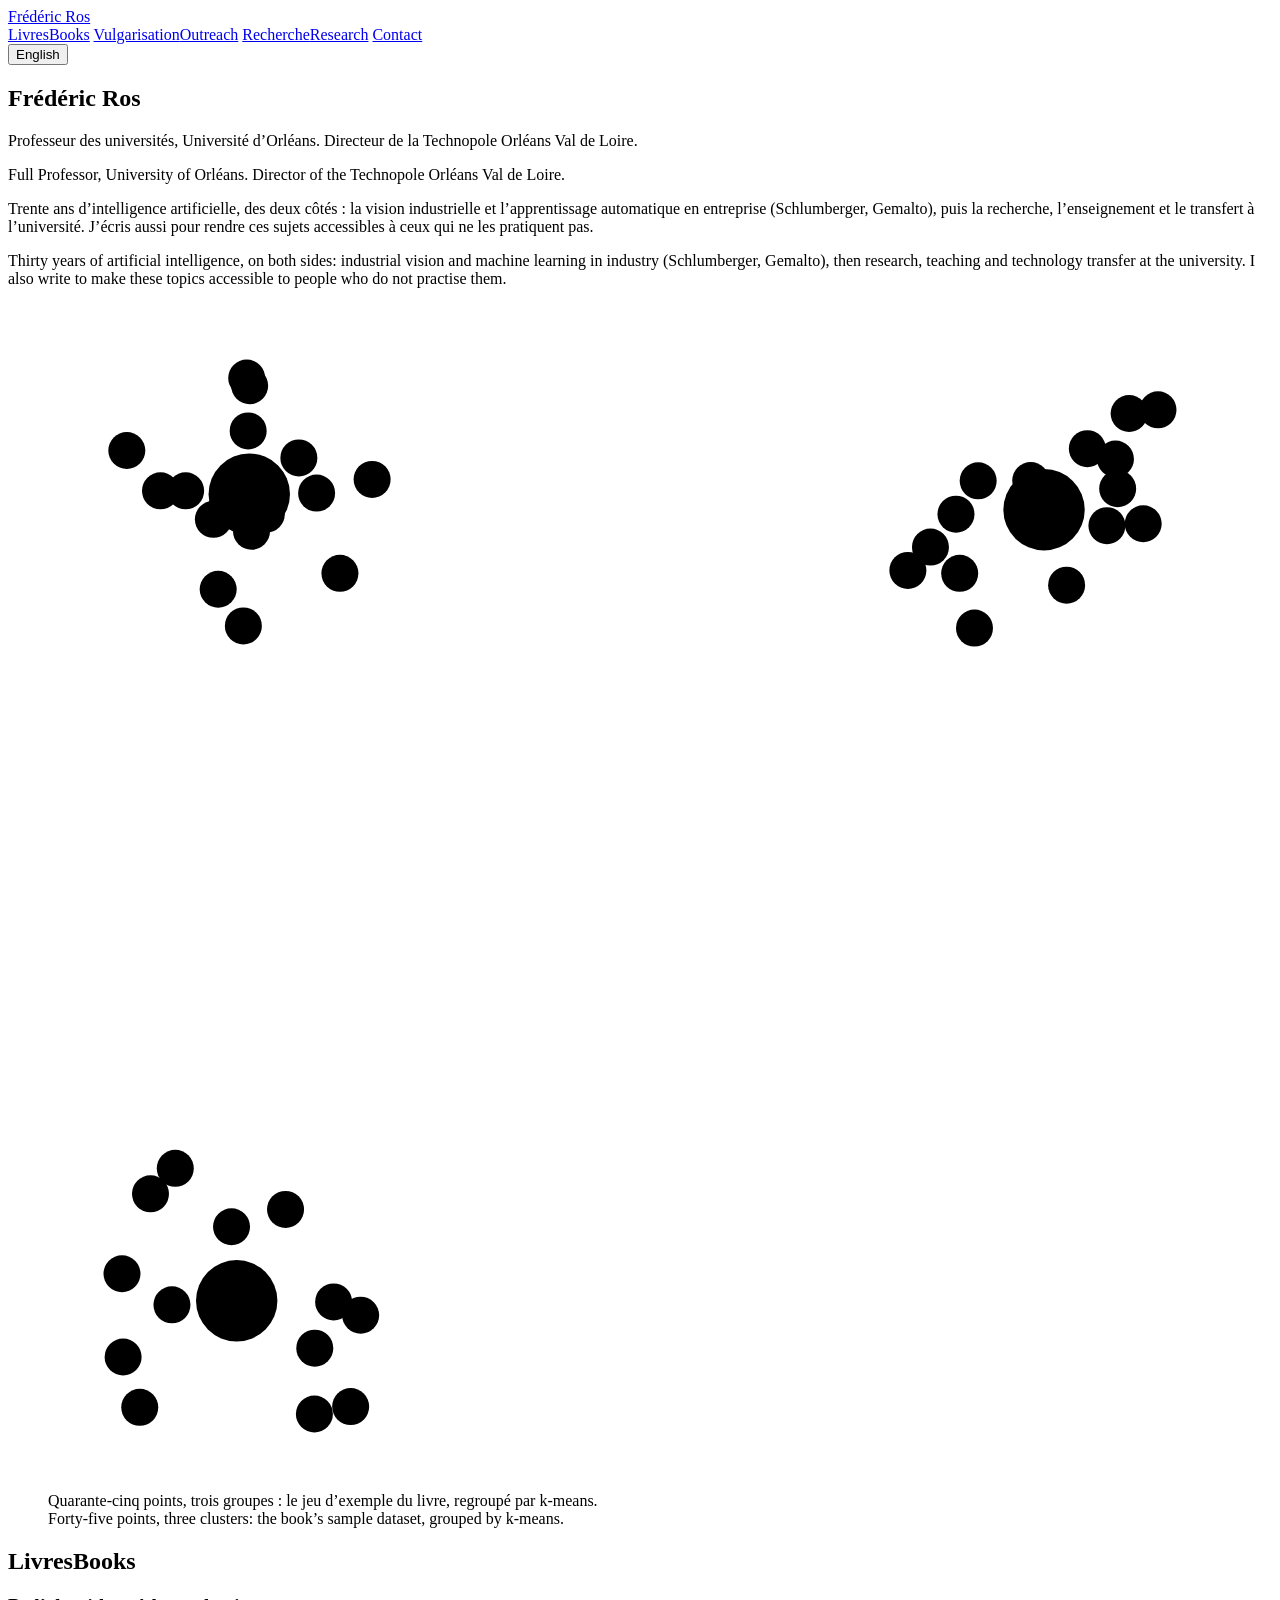
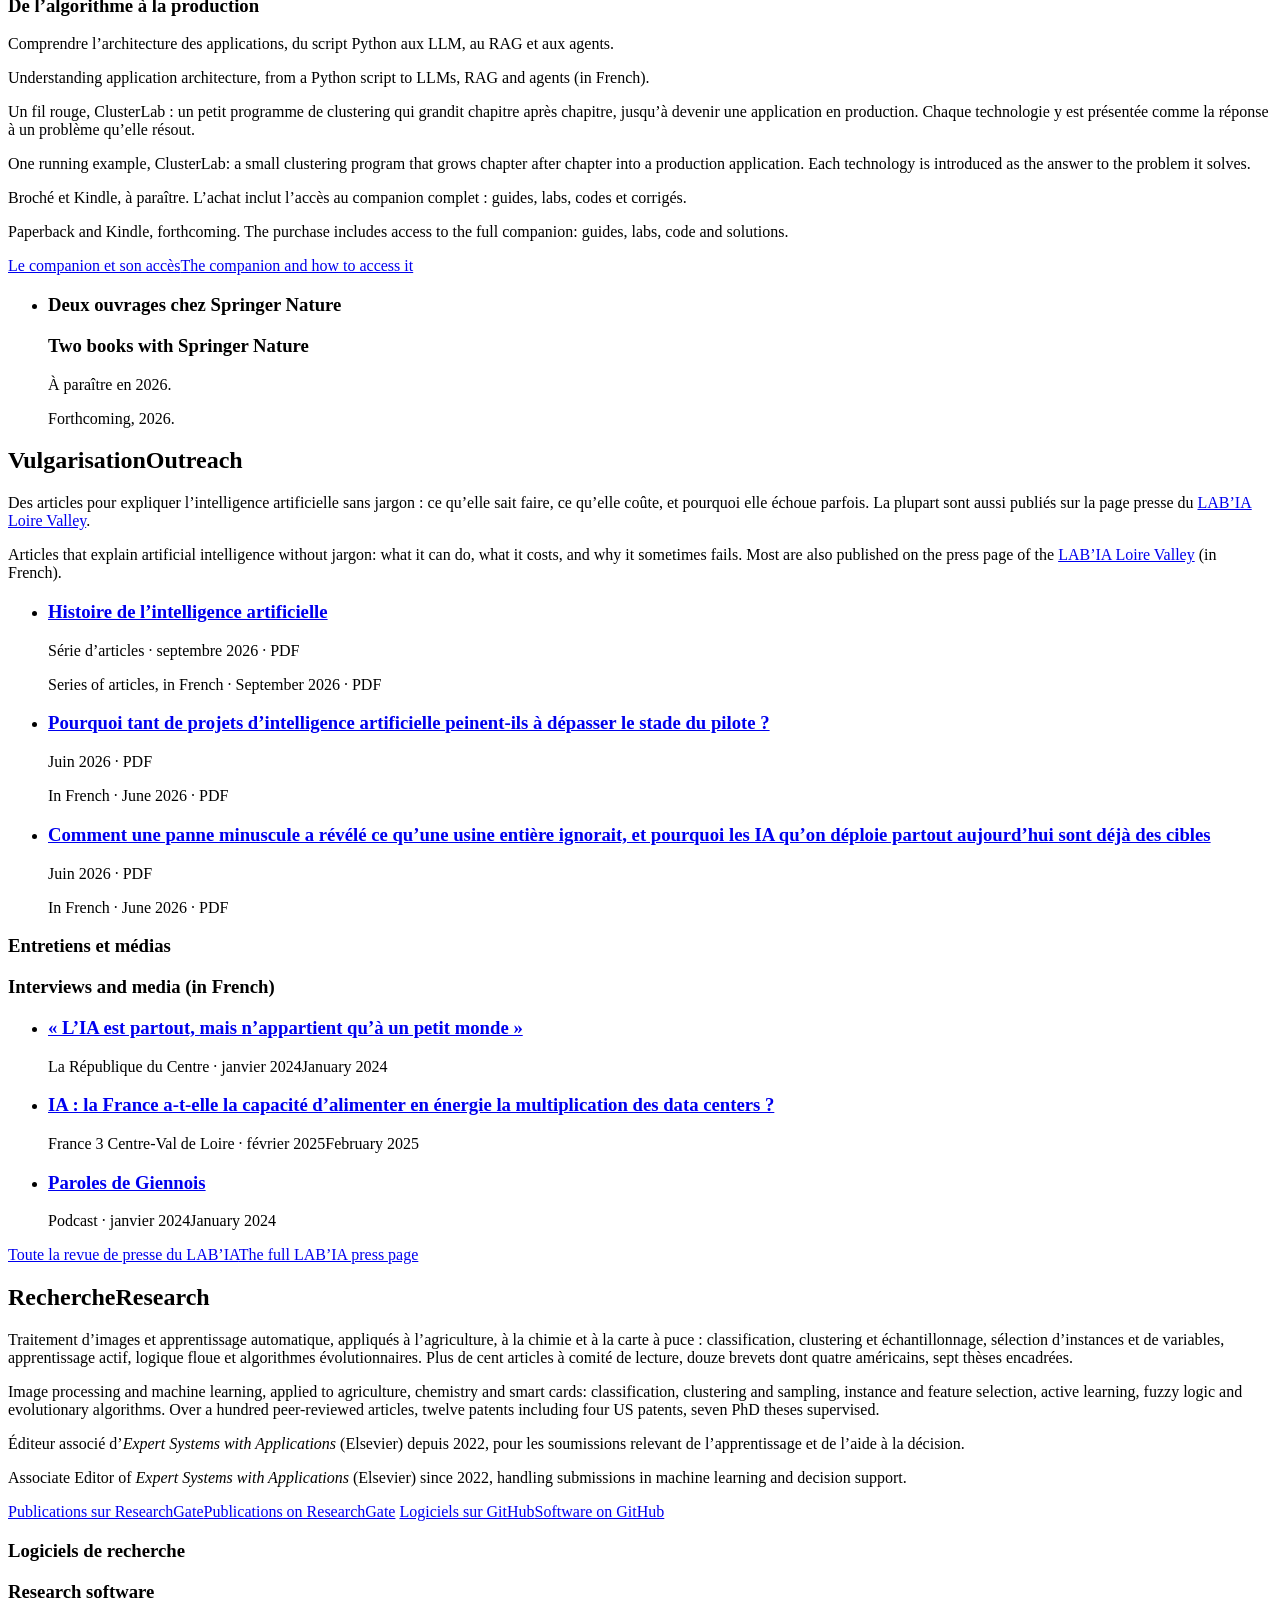
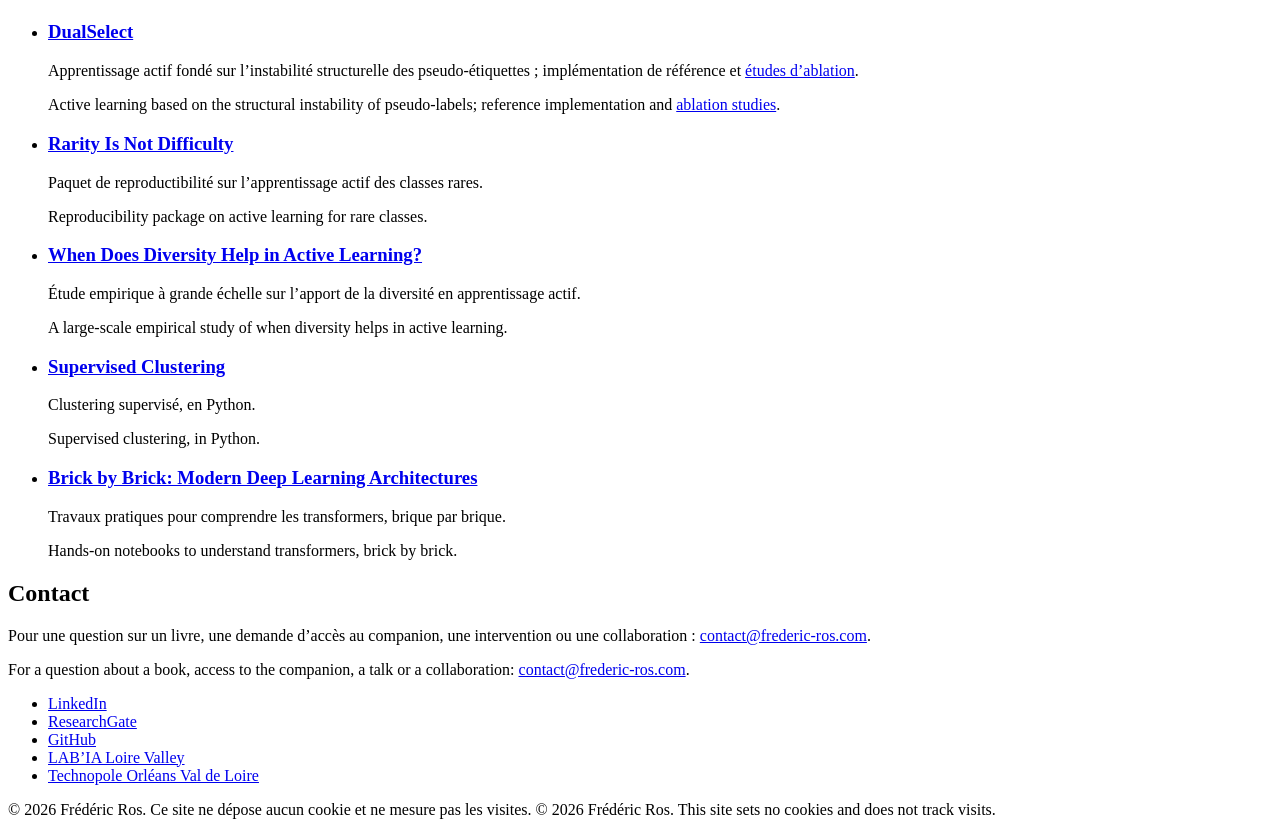
==== index.html @ 34d98a42 "Add files via upload" ====
<!doctype html>
<html lang="fr" data-lang="fr">
<head>
<meta charset="utf-8">
<meta name="viewport" content="width=device-width, initial-scale=1">
<title>Frédéric Ros</title>
<meta name="titre-fr" content="Frédéric Ros — intelligence artificielle, recherche et vulgarisation">
<meta name="titre-en" content="Frédéric Ros — artificial intelligence, research and outreach">
<meta name="description" content="Frédéric Ros, professeur des universités (Université d'Orléans) et directeur de la Technopole Orléans Val de Loire : livres, articles de vulgarisation, recherche en intelligence artificielle.">
<link rel="icon" href="assets/icone.svg" type="image/svg+xml">
<link rel="stylesheet" href="assets/style.css">
<script src="assets/site.js"></script>
</head>
<body>

<header class="entete">
  <div class="entete-int">
    <a class="marque" href="./">Frédéric Ros</a>
    <nav class="nav" aria-label="Sections">
      <a href="#livres"><span class="fr">Livres</span><span class="en">Books</span></a>
      <a href="#vulgarisation"><span class="fr">Vulgarisation</span><span class="en">Outreach</span></a>
      <a href="#recherche"><span class="fr">Recherche</span><span class="en">Research</span></a>
      <a href="#contact">Contact</a>
    </nav>
    <button class="langue" type="button">English</button>
  </div>
</header>

<main>

  <!-- ===== Ouverture ===================================================== -->
  <section class="ouverture" aria-label="Présentation">
    <div>
      <h1>Frédéric Ros</h1>
      <p class="fonctions fr">Professeur des universités, Université d’Orléans.
        Directeur de la Technopole Orléans Val de Loire.</p>
      <p class="fonctions en">Full Professor, University of Orléans.
        Director of the Technopole Orléans Val de Loire.</p>

      <p class="presentation fr">Trente ans d’intelligence artificielle, des deux côtés :
        la vision industrielle et l’apprentissage automatique en entreprise
        (Schlumberger, Gemalto), puis la recherche, l’enseignement et le transfert
        à l’université. J’écris aussi pour rendre ces sujets accessibles à ceux qui
        ne les pratiquent pas.</p>
      <p class="presentation en">Thirty years of artificial intelligence, on both sides:
        industrial vision and machine learning in industry (Schlumberger, Gemalto),
        then research, teaching and technology transfer at the university. I also
        write to make these topics accessible to people who do not practise them.</p>
    </div>

    <figure class="nuage">
      <svg viewBox="0 0 320 320" role="img" aria-labelledby="nuage-titre">
        <title id="nuage-titre">Quarante-cinq points regroupés en trois groupes par un algorithme de clustering</title>
        <circle class="p g0" cx="27.7" cy="240.5" r="5" style="--i:0"/>
        <circle class="p g0" cx="72.1" cy="282.2" r="5" style="--i:1"/>
        <circle class="p g0" cx="53.2" cy="268.5" r="5" style="--i:2"/>
        <circle class="p g0" cx="64.2" cy="244.7" r="5" style="--i:3"/>
        <circle class="p g0" cx="24.8" cy="298.2" r="5" style="--i:4"/>
        <circle class="p g0" cx="77.2" cy="269.7" r="5" style="--i:5"/>
        <circle class="p g0" cx="72.0" cy="300.0" r="5" style="--i:6"/>
        <circle class="p g0" cx="49.6" cy="249.4" r="5" style="--i:7"/>
        <circle class="p g0" cx="34.4" cy="233.6" r="5" style="--i:8"/>
        <circle class="p g0" cx="81.8" cy="298.0" r="5" style="--i:9"/>
        <circle class="p g0" cx="20.0" cy="262.1" r="5" style="--i:10"/>
        <circle class="p g0" cx="84.5" cy="273.3" r="5" style="--i:11"/>
        <circle class="p g0" cx="33.5" cy="270.5" r="5" style="--i:12"/>
        <circle class="p g0" cx="20.3" cy="284.6" r="5" style="--i:13"/>
        <circle class="p g0" cx="49.1" cy="265.3" r="5" style="--i:14"/>
        <circle class="p g2" cx="246.4" cy="72.8" r="5" style="--i:15"/>
        <circle class="p g2" cx="245.4" cy="56.8" r="5" style="--i:16"/>
        <circle class="p g2" cx="250.4" cy="87.6" r="5" style="--i:17"/>
        <circle class="p g2" cx="289.1" cy="49.9" r="5" style="--i:18"/>
        <circle class="p g2" cx="275.3" cy="76.0" r="5" style="--i:19"/>
        <circle class="p g2" cx="300.0" cy="28.6" r="5" style="--i:20"/>
        <circle class="p g2" cx="238.5" cy="65.7" r="5" style="--i:21"/>
        <circle class="p g2" cx="280.9" cy="39.1" r="5" style="--i:22"/>
        <circle class="p g2" cx="296.0" cy="59.4" r="5" style="--i:23"/>
        <circle class="p g2" cx="288.5" cy="41.9" r="5" style="--i:24"/>
        <circle class="p g2" cx="251.4" cy="47.8" r="5" style="--i:25"/>
        <circle class="p g2" cx="292.2" cy="29.6" r="5" style="--i:26"/>
        <circle class="p g2" cx="265.6" cy="47.7" r="5" style="--i:27"/>
        <circle class="p g2" cx="232.4" cy="72.0" r="5" style="--i:28"/>
        <circle class="p g2" cx="286.2" cy="59.9" r="5" style="--i:29"/>
        <circle class="p g1" cx="30.4" cy="50.5" r="5" style="--i:30"/>
        <circle class="p g1" cx="67.8" cy="41.6" r="5" style="--i:31"/>
        <circle class="p g1" cx="44.7" cy="58.2" r="5" style="--i:32"/>
        <circle class="p g1" cx="54.1" cy="34.3" r="5" style="--i:33"/>
        <circle class="p g1" cx="55.0" cy="61.4" r="5" style="--i:34"/>
        <circle class="p g1" cx="52.8" cy="87.0" r="5" style="--i:35"/>
        <circle class="p g1" cx="21.3" cy="39.6" r="5" style="--i:36"/>
        <circle class="p g1" cx="87.6" cy="47.4" r="5" style="--i:37"/>
        <circle class="p g1" cx="46.0" cy="77.1" r="5" style="--i:38"/>
        <circle class="p g1" cx="53.7" cy="20.0" r="5" style="--i:39"/>
        <circle class="p g1" cx="72.6" cy="51.1" r="5" style="--i:40"/>
        <circle class="p g1" cx="78.9" cy="72.8" r="5" style="--i:41"/>
        <circle class="p g1" cx="54.5" cy="22.1" r="5" style="--i:42"/>
        <circle class="p g1" cx="59.0" cy="56.8" r="5" style="--i:43"/>
        <circle class="p g1" cx="37.2" cy="50.5" r="5" style="--i:44"/>
        <circle class="c g0" cx="51.0" cy="269.4" r="11"/>
        <circle class="c g1" cx="54.4" cy="51.4" r="11"/>
        <circle class="c g2" cx="269.2" cy="55.6" r="11"/>
      </svg>
      <figcaption class="fr">Quarante-cinq points, trois groupes : le jeu d’exemple du livre, regroupé par k-means.</figcaption>
      <figcaption class="en">Forty-five points, three clusters: the book’s sample dataset, grouped by k-means.</figcaption>
    </figure>
  </section>

  <!-- ===== Livres =========================================================
       Pour ajouter un livre : copier un bloc <li> ... </li> de la liste
       ci-dessous et remplacer le texte, en français ET en anglais. -->
  <section class="section" id="livres">
    <h2><span class="fr">Livres</span><span class="en">Books</span></h2>
    <div class="texte">

      <div class="livre-principal">
        <h3>De l’algorithme à la production</h3>
        <p class="sous fr">Comprendre l’architecture des applications, du script Python aux LLM, au RAG et aux agents.</p>
        <p class="sous en">Understanding application architecture, from a Python script to LLMs, RAG and agents (in French).</p>
        <p class="fr">Un fil rouge, ClusterLab : un petit programme de clustering qui grandit
          chapitre après chapitre, jusqu’à devenir une application en production. Chaque
          technologie y est présentée comme la réponse à un problème qu’elle résout.</p>
        <p class="en">One running example, ClusterLab: a small clustering program that grows
          chapter after chapter into a production application. Each technology is
          introduced as the answer to the problem it solves.</p>
        <p class="meta fr">Broché et Kindle, à paraître. L’achat inclut l’accès au companion
          complet : guides, labs, codes et corrigés.</p>
        <p class="meta en">Paperback and Kindle, forthcoming. The purchase includes access to
          the full companion: guides, labs, code and solutions.</p>
        <div class="liens-ligne">
          <a href="clusterlab/"><span class="fr">Le companion et son accès</span><span class="en">The companion and how to access it</span></a>
          <!-- Quand le livre sera en vente, décommenter la ligne suivante et mettre le lien Amazon :
          <a href="https://www.amazon.fr/dp/XXXXXXXXXX"><span class="fr">Sur Amazon</span><span class="en">On Amazon</span></a>
          -->
        </div>
      </div>

      <ul class="liste">
        <li>
          <h3 class="fr">Deux ouvrages chez Springer Nature</h3>
          <h3 class="en">Two books with Springer Nature</h3>
          <p class="meta fr">À paraître en 2026.</p>
          <p class="meta en">Forthcoming, 2026.</p>
        </li>
      </ul>
    </div>
  </section>

  <!-- ===== Vulgarisation ==================================================
       Pour ajouter un article : copier un bloc <li> ... </li>. -->
  <section class="section" id="vulgarisation">
    <h2><span class="fr">Vulgarisation</span><span class="en">Outreach</span></h2>
    <div class="texte">
      <p class="fr">Des articles pour expliquer l’intelligence artificielle sans jargon :
        ce qu’elle sait faire, ce qu’elle coûte, et pourquoi elle échoue parfois. La
        plupart sont aussi publiés sur la page presse du
        <a href="https://www.labia-loirevalley.fr/presse">LAB’IA Loire Valley</a>.</p>
      <p class="en">Articles that explain artificial intelligence without jargon: what it can
        do, what it costs, and why it sometimes fails. Most are also published on the
        press page of the <a href="https://www.labia-loirevalley.fr/presse">LAB’IA Loire Valley</a>
        (in French).</p>

      <ul class="liste">
        <li>
          <h3><a href="https://www.labia-loirevalley.fr/_files/ugd/667cf1_a7c335a322a34a048b04412aaca692c6.pdf">Histoire de l’intelligence artificielle</a></h3>
          <p class="meta fr">Série d’articles · septembre 2026 · PDF</p>
          <p class="meta en">Series of articles, in French · September 2026 · PDF</p>
        </li>
        <li>
          <h3><a href="https://www.labia-loirevalley.fr/_files/ugd/667cf1_764ac8ee5a974c2fb21922f3dd4832d5.pdf">Pourquoi tant de projets d’intelligence artificielle peinent-ils à dépasser le stade du pilote ?</a></h3>
          <p class="meta fr">Juin 2026 · PDF</p>
          <p class="meta en">In French · June 2026 · PDF</p>
        </li>
        <li>
          <h3><a href="https://www.labia-loirevalley.fr/_files/ugd/667cf1_fce19603811548ce81e33f0db9d3aa46.pdf">Comment une panne minuscule a révélé ce qu’une usine entière ignorait, et pourquoi les IA qu’on déploie partout aujourd’hui sont déjà des cibles</a></h3>
          <p class="meta fr">Juin 2026 · PDF</p>
          <p class="meta en">In French · June 2026 · PDF</p>
        </li>
      </ul>

      <h3 class="sous-titre fr">Entretiens et médias</h3>
      <h3 class="sous-titre en">Interviews and media (in French)</h3>
      <ul class="liste">
        <li>
          <h3><a href="https://www.larep.fr/orleans-45000/actualites/lia-est-partout-mais-nappartient-qua-un-petit-monde-entretien-avec-frederic-ros-directeur-d-orleans-technopole_14432023/">« L’IA est partout, mais n’appartient qu’à un petit monde »</a></h3>
          <p class="meta">La République du Centre · <span class="fr">janvier 2024</span><span class="en">January 2024</span></p>
        </li>
        <li>
          <h3><a href="https://france3-regions.francetvinfo.fr/centre-val-de-loire/loiret/orleans/ia-pour-reussir-la-3e-revolution-industrielle-et-technologique-la-france-a-t-elle-la-capacite-d-alimenter-en-energie-la-multiplication-des-data-centers-3107137.html">IA : la France a-t-elle la capacité d’alimenter en énergie la multiplication des data centers ?</a></h3>
          <p class="meta">France 3 Centre-Val de Loire · <span class="fr">février 2025</span><span class="en">February 2025</span></p>
        </li>
        <li>
          <h3><a href="https://podcast.ausha.co/paroles-de-giennois/frederic-ros-directeur-du-technopole-d-orleans">Paroles de Giennois</a></h3>
          <p class="meta">Podcast · <span class="fr">janvier 2024</span><span class="en">January 2024</span></p>
        </li>
      </ul>
      <p class="meta"><a href="https://www.labia-loirevalley.fr/presse"><span class="fr">Toute la revue de presse du LAB’IA</span><span class="en">The full LAB’IA press page</span></a></p>
    </div>
  </section>

  <!-- ===== Recherche ===================================================== -->
  <section class="section" id="recherche">
    <h2><span class="fr">Recherche</span><span class="en">Research</span></h2>
    <div class="texte">
      <p class="fr">Traitement d’images et apprentissage automatique, appliqués à
        l’agriculture, à la chimie et à la carte à puce : classification, clustering et
        échantillonnage, sélection d’instances et de variables, apprentissage actif,
        logique floue et algorithmes évolutionnaires. Plus de cent articles à comité de
        lecture, douze brevets dont quatre américains, sept thèses encadrées.</p>
      <p class="en">Image processing and machine learning, applied to agriculture, chemistry
        and smart cards: classification, clustering and sampling, instance and feature
        selection, active learning, fuzzy logic and evolutionary algorithms. Over a hundred
        peer-reviewed articles, twelve patents including four US patents, seven PhD
        theses supervised.</p>

      <p class="fr">Éditeur associé d’<em>Expert Systems with Applications</em> (Elsevier)
        depuis 2022, pour les soumissions relevant de l’apprentissage et de l’aide à la décision.</p>
      <p class="en">Associate Editor of <em>Expert Systems with Applications</em> (Elsevier)
        since 2022, handling submissions in machine learning and decision support.</p>

      <div class="liens-ligne">
        <a href="https://www.researchgate.net/profile/Frederic-Ros"><span class="fr">Publications sur ResearchGate</span><span class="en">Publications on ResearchGate</span></a>
        <a href="https://github.com/frederic-ros"><span class="fr">Logiciels sur GitHub</span><span class="en">Software on GitHub</span></a>
      </div>

      <h3 class="sous-titre fr">Logiciels de recherche</h3>
      <h3 class="sous-titre en">Research software</h3>
      <ul class="liste">
        <li>
          <h3><a href="https://github.com/frederic-ros/dualselect">DualSelect</a></h3>
          <p class="fr">Apprentissage actif fondé sur l’instabilité structurelle des pseudo-étiquettes ; implémentation de référence et <a href="https://github.com/frederic-ros/dualselect-ablations">études d’ablation</a>.</p>
          <p class="en">Active learning based on the structural instability of pseudo-labels; reference implementation and <a href="https://github.com/frederic-ros/dualselect-ablations">ablation studies</a>.</p>
        </li>
        <li>
          <h3><a href="https://github.com/frederic-ros/Rarity-Is-Not-Difficulty">Rarity Is Not Difficulty</a></h3>
          <p class="fr">Paquet de reproductibilité sur l’apprentissage actif des classes rares.</p>
          <p class="en">Reproducibility package on active learning for rare classes.</p>
        </li>
        <li>
          <h3><a href="https://github.com/frederic-ros/When-Does-Diversity-Help-in-Active-Learning-">When Does Diversity Help in Active Learning?</a></h3>
          <p class="fr">Étude empirique à grande échelle sur l’apport de la diversité en apprentissage actif.</p>
          <p class="en">A large-scale empirical study of when diversity helps in active learning.</p>
        </li>
        <li>
          <h3><a href="https://github.com/frederic-ros/SupervisedClustering">Supervised Clustering</a></h3>
          <p class="fr">Clustering supervisé, en Python.</p>
          <p class="en">Supervised clustering, in Python.</p>
        </li>
        <li>
          <h3><a href="https://github.com/frederic-ros/TP-Brick-by-Brick-Approach-to-Modern-Deep-Learning-Architectures">Brick by Brick: Modern Deep Learning Architectures</a></h3>
          <p class="fr">Travaux pratiques pour comprendre les transformers, brique par brique.</p>
          <p class="en">Hands-on notebooks to understand transformers, brick by brick.</p>
        </li>
      </ul>
    </div>
  </section>

  <!-- ===== Contact ====================================================== -->
  <section class="section" id="contact">
    <h2>Contact</h2>
    <div class="texte">
      <p class="fr">Pour une question sur un livre, une demande d’accès au companion, une
        intervention ou une collaboration : <a href="mailto:contact@frederic-ros.com">contact@frederic-ros.com</a>.</p>
      <p class="en">For a question about a book, access to the companion, a talk or a
        collaboration: <a href="mailto:contact@frederic-ros.com">contact@frederic-ros.com</a>.</p>
      <ul class="reseaux">
        <!-- Remplacer VOTRE-PROFIL par l'adresse de votre page LinkedIn. -->
        <li><a href="https://www.linkedin.com/in/VOTRE-PROFIL">LinkedIn</a></li>
        <li><a href="https://www.researchgate.net/profile/Frederic-Ros">ResearchGate</a></li>
        <li><a href="https://github.com/frederic-ros">GitHub</a></li>
        <li><a href="https://www.labia-loirevalley.fr/">LAB’IA Loire Valley</a></li>
        <li><a href="https://www.tech-orleans.fr/">Technopole Orléans Val de Loire</a></li>
      </ul>
    </div>
  </section>

</main>

<footer class="pied">
  <span class="fr">© 2026 Frédéric Ros. Ce site ne dépose aucun cookie et ne mesure pas les visites.</span>
  <span class="en">© 2026 Frédéric Ros. This site sets no cookies and does not track visits.</span>
</footer>

</body>
</html>
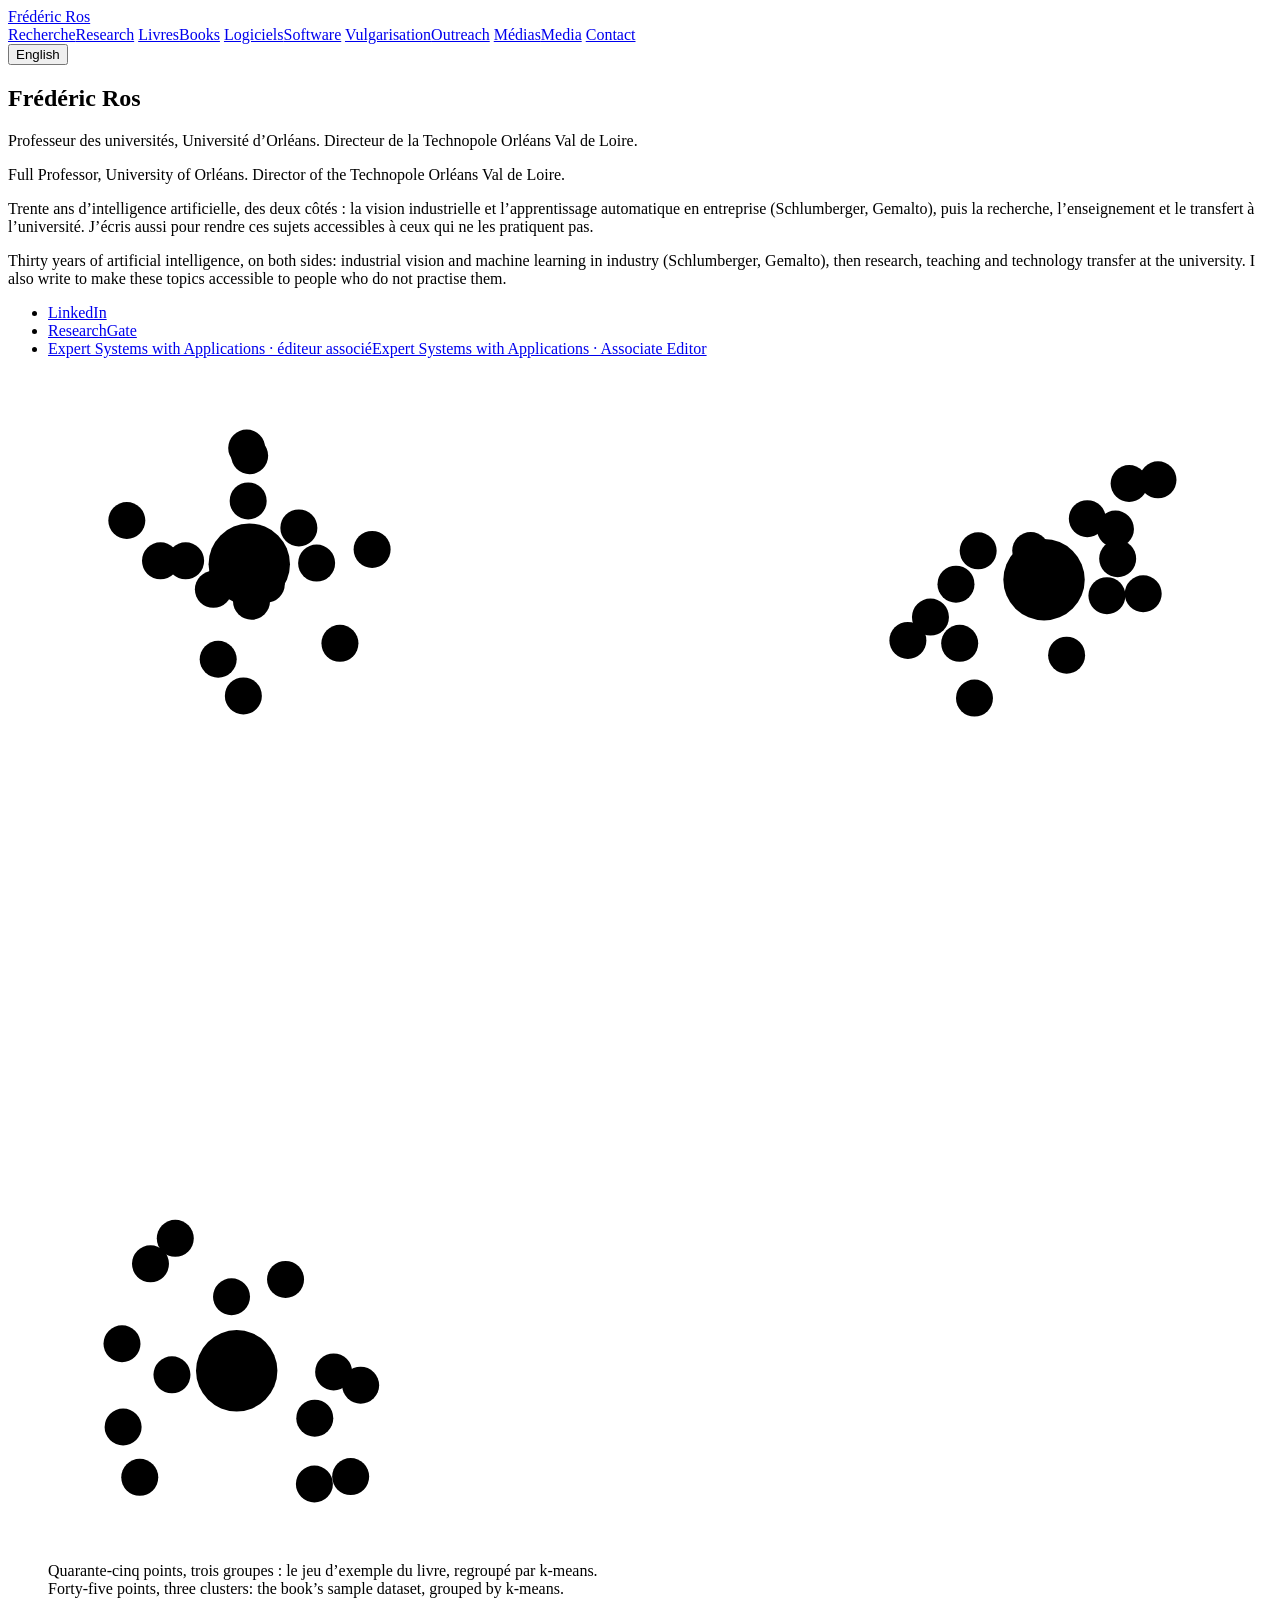
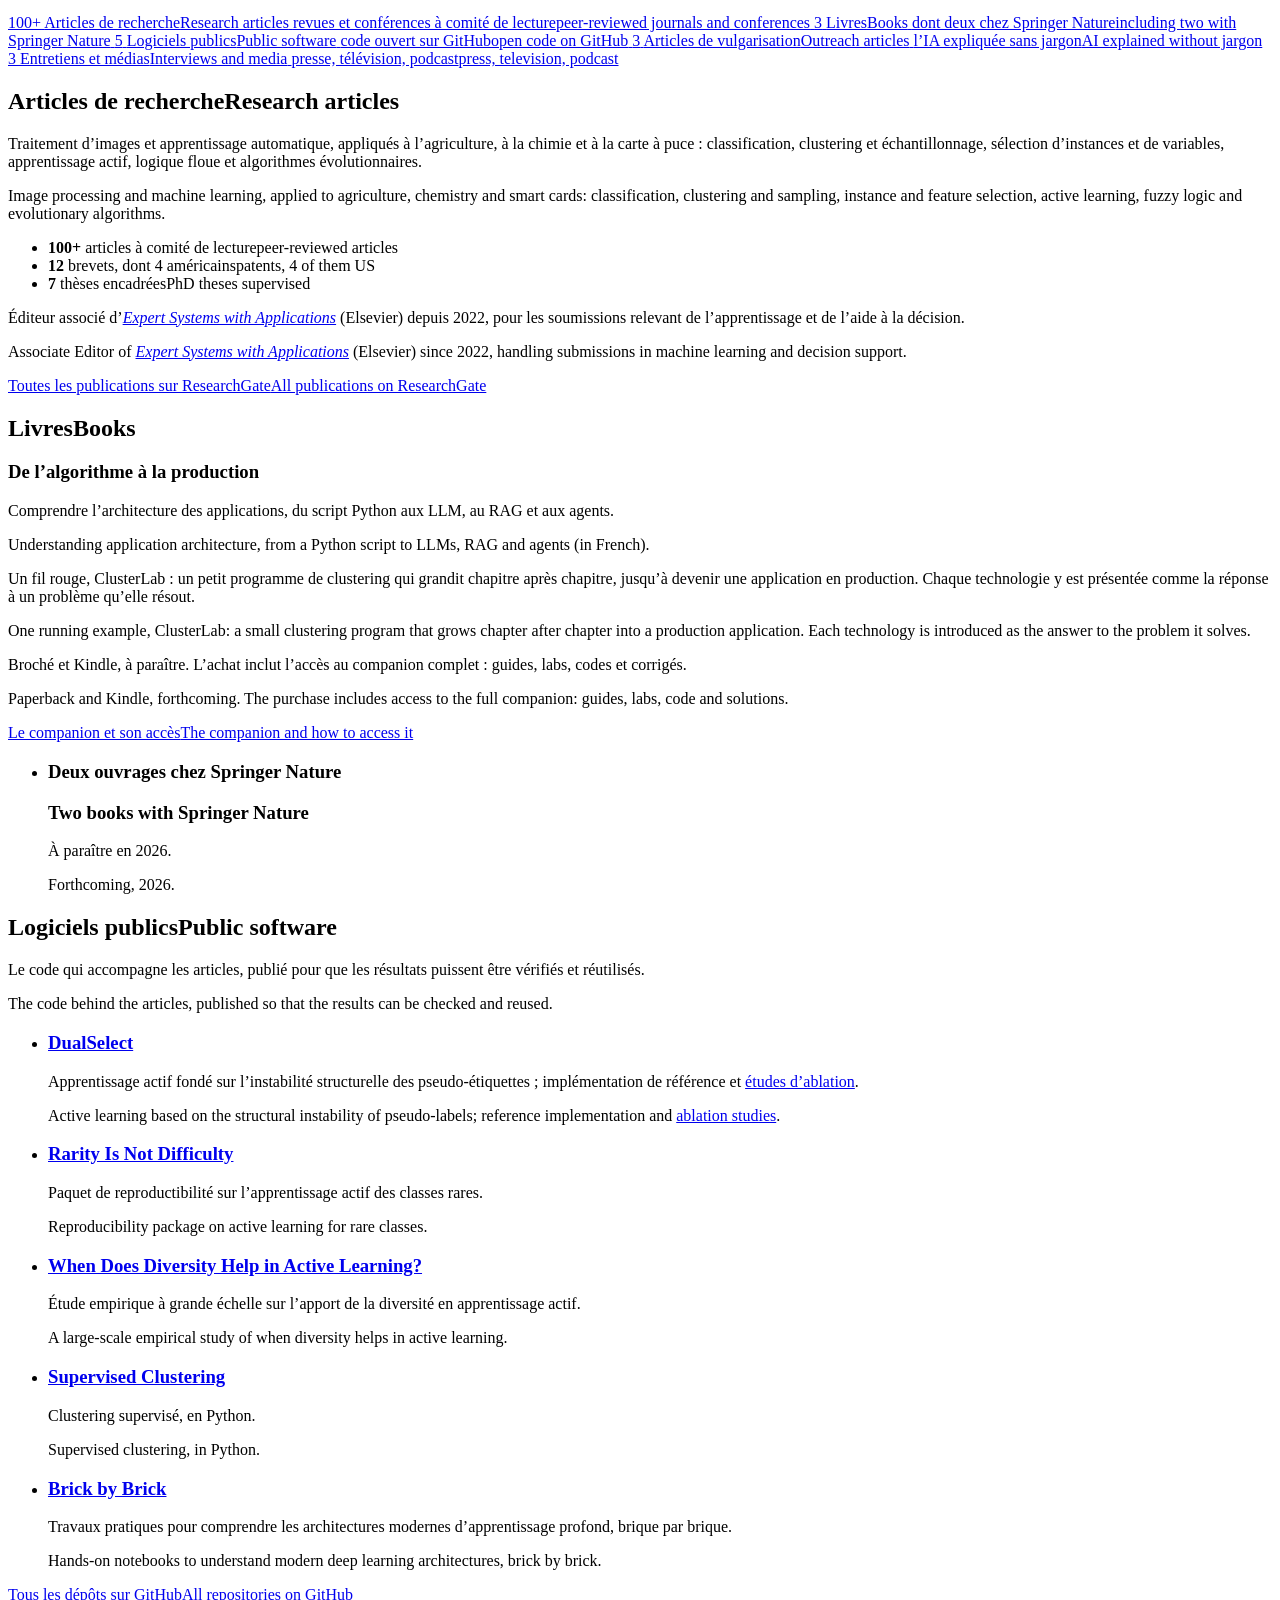
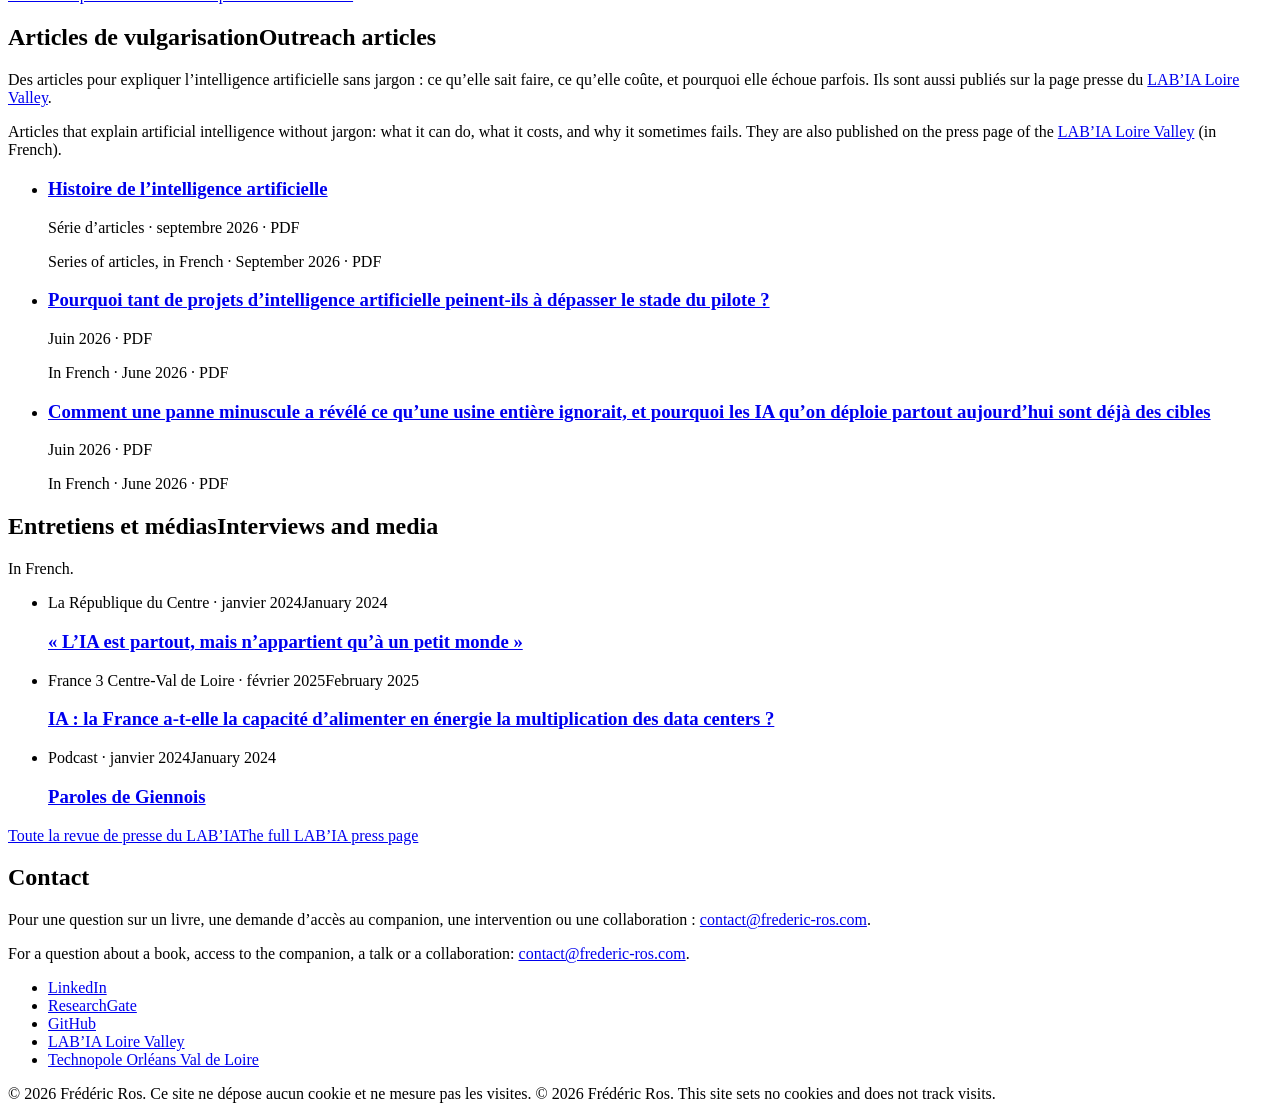
==== commit 5b45700d: "Add files via upload" ====
--- a/index.html
+++ b/index.html
@@ -17,9 +17,11 @@
   <div class="entete-int">
     <a class="marque" href="./">Frédéric Ros</a>
     <nav class="nav" aria-label="Sections">
+      <a href="#recherche"><span class="fr">Recherche</span><span class="en">Research</span></a>
       <a href="#livres"><span class="fr">Livres</span><span class="en">Books</span></a>
+      <a href="#logiciels"><span class="fr">Logiciels</span><span class="en">Software</span></a>
       <a href="#vulgarisation"><span class="fr">Vulgarisation</span><span class="en">Outreach</span></a>
-      <a href="#recherche"><span class="fr">Recherche</span><span class="en">Research</span></a>
+      <a href="#medias"><span class="fr">Médias</span><span class="en">Media</span></a>
       <a href="#contact">Contact</a>
     </nav>
     <button class="langue" type="button">English</button>
@@ -46,6 +48,11 @@
         industrial vision and machine learning in industry (Schlumberger, Gemalto),
         then research, teaching and technology transfer at the university. I also
         write to make these topics accessible to people who do not practise them.</p>
+      <ul class="profils">
+        <li><a href="https://www.linkedin.com/in/fr%C3%A9d%C3%A9ric-ros-6837826/">LinkedIn</a></li>
+        <li><a href="https://www.researchgate.net/profile/Frederic-Ros">ResearchGate</a></li>
+        <li><a href="https://www.sciencedirect.com/journal/expert-systems-with-applications"><span class="fr">Expert Systems with Applications · éditeur associé</span><span class="en">Expert Systems with Applications · Associate Editor</span></a></li>
+      </ul>
     </div>
 
     <figure class="nuage">
@@ -105,10 +112,79 @@
     </figure>
   </section>
 
+  <!-- ===== Sommaire : les cinq rubriques, visibles d'un coup d'œil ======== -->
+  <nav class="sommaire" aria-label="Rubriques">
+    <a class="tuile t-recherche" href="#recherche">
+      <span class="chiffre">100+</span>
+      <span class="intitule"><span class="fr">Articles de recherche</span><span class="en">Research articles</span></span>
+      <span class="detail"><span class="fr">revues et conférences à comité de lecture</span><span class="en">peer-reviewed journals and conferences</span></span>
+    </a>
+    <a class="tuile t-livres" href="#livres">
+      <span class="chiffre">3</span>
+      <span class="intitule"><span class="fr">Livres</span><span class="en">Books</span></span>
+      <span class="detail"><span class="fr">dont deux chez Springer Nature</span><span class="en">including two with Springer Nature</span></span>
+    </a>
+    <a class="tuile t-logiciels" href="#logiciels">
+      <span class="chiffre">5</span>
+      <span class="intitule"><span class="fr">Logiciels publics</span><span class="en">Public software</span></span>
+      <span class="detail"><span class="fr">code ouvert sur GitHub</span><span class="en">open code on GitHub</span></span>
+    </a>
+    <a class="tuile t-vulgarisation" href="#vulgarisation">
+      <span class="chiffre">3</span>
+      <span class="intitule"><span class="fr">Articles de vulgarisation</span><span class="en">Outreach articles</span></span>
+      <span class="detail"><span class="fr">l’IA expliquée sans jargon</span><span class="en">AI explained without jargon</span></span>
+    </a>
+    <a class="tuile t-medias" href="#medias">
+      <span class="chiffre">3</span>
+      <span class="intitule"><span class="fr">Entretiens et médias</span><span class="en">Interviews and media</span></span>
+      <span class="detail"><span class="fr">presse, télévision, podcast</span><span class="en">press, television, podcast</span></span>
+    </a>
+  </nav>
+
+  <!-- ===== Articles de recherche ========================================
+       Pour ajouter une publication : copier un bloc <li> ... </li> de la
+       liste « Publications choisies » et remplacer le texte. -->
+  <section class="section t-recherche" id="recherche">
+    <h2><span class="fr">Articles de recherche</span><span class="en">Research articles</span></h2>
+    <div class="texte">
+      <p class="fr">Traitement d’images et apprentissage automatique, appliqués à
+        l’agriculture, à la chimie et à la carte à puce : classification, clustering et
+        échantillonnage, sélection d’instances et de variables, apprentissage actif,
+        logique floue et algorithmes évolutionnaires.</p>
+      <p class="en">Image processing and machine learning, applied to agriculture, chemistry
+        and smart cards: classification, clustering and sampling, instance and feature
+        selection, active learning, fuzzy logic and evolutionary algorithms.</p>
+
+      <ul class="chiffres">
+        <li><strong>100+</strong> <span class="fr">articles à comité de lecture</span><span class="en">peer-reviewed articles</span></li>
+        <li><strong>12</strong> <span class="fr">brevets, dont 4 américains</span><span class="en">patents, 4 of them US</span></li>
+        <li><strong>7</strong> <span class="fr">thèses encadrées</span><span class="en">PhD theses supervised</span></li>
+      </ul>
+
+      <p class="encart fr">Éditeur associé d’<a href="https://www.sciencedirect.com/journal/expert-systems-with-applications"><em>Expert Systems with Applications</em></a> (Elsevier)
+        depuis 2022, pour les soumissions relevant de l’apprentissage et de l’aide à la décision.</p>
+      <p class="encart en">Associate Editor of <a href="https://www.sciencedirect.com/journal/expert-systems-with-applications"><em>Expert Systems with Applications</em></a> (Elsevier)
+        since 2022, handling submissions in machine learning and decision support.</p>
+
+      <!-- Publications choisies : à compléter. Modèle d'un bloc :
+      <ul class="liste">
+        <li>
+          <h3><a href="LIEN-DE-L-ARTICLE">Titre de l'article</a></h3>
+          <p class="meta">Revue · année</p>
+        </li>
+      </ul>
+      -->
+
+      <div class="liens-ligne">
+        <a href="https://www.researchgate.net/profile/Frederic-Ros"><span class="fr">Toutes les publications sur ResearchGate</span><span class="en">All publications on ResearchGate</span></a>
+      </div>
+    </div>
+  </section>
+
   <!-- ===== Livres =========================================================
        Pour ajouter un livre : copier un bloc <li> ... </li> de la liste
        ci-dessous et remplacer le texte, en français ET en anglais. -->
-  <section class="section" id="livres">
+  <section class="section t-livres" id="livres">
     <h2><span class="fr">Livres</span><span class="en">Books</span></h2>
     <div class="texte">
 
@@ -145,17 +221,58 @@
     </div>
   </section>
 
-  <!-- ===== Vulgarisation ==================================================
+  <!-- ===== Logiciels publics ============================================= -->
+  <section class="section t-logiciels" id="logiciels">
+    <h2><span class="fr">Logiciels publics</span><span class="en">Public software</span></h2>
+    <div class="texte">
+      <p class="fr">Le code qui accompagne les articles, publié pour que les résultats
+        puissent être vérifiés et réutilisés.</p>
+      <p class="en">The code behind the articles, published so that the results can be
+        checked and reused.</p>
+      <ul class="grille">
+        <li>
+          <h3><a href="https://github.com/frederic-ros/dualselect">DualSelect</a></h3>
+          <p class="fr">Apprentissage actif fondé sur l’instabilité structurelle des pseudo-étiquettes ; implémentation de référence et <a href="https://github.com/frederic-ros/dualselect-ablations">études d’ablation</a>.</p>
+          <p class="en">Active learning based on the structural instability of pseudo-labels; reference implementation and <a href="https://github.com/frederic-ros/dualselect-ablations">ablation studies</a>.</p>
+        </li>
+        <li>
+          <h3><a href="https://github.com/frederic-ros/Rarity-Is-Not-Difficulty">Rarity Is Not Difficulty</a></h3>
+          <p class="fr">Paquet de reproductibilité sur l’apprentissage actif des classes rares.</p>
+          <p class="en">Reproducibility package on active learning for rare classes.</p>
+        </li>
+        <li>
+          <h3><a href="https://github.com/frederic-ros/When-Does-Diversity-Help-in-Active-Learning-">When Does Diversity Help in Active Learning?</a></h3>
+          <p class="fr">Étude empirique à grande échelle sur l’apport de la diversité en apprentissage actif.</p>
+          <p class="en">A large-scale empirical study of when diversity helps in active learning.</p>
+        </li>
+        <li>
+          <h3><a href="https://github.com/frederic-ros/SupervisedClustering">Supervised Clustering</a></h3>
+          <p class="fr">Clustering supervisé, en Python.</p>
+          <p class="en">Supervised clustering, in Python.</p>
+        </li>
+        <li>
+          <h3><a href="https://github.com/frederic-ros/TP-Brick-by-Brick-Approach-to-Modern-Deep-Learning-Architectures">Brick by Brick</a></h3>
+          <p class="fr">Travaux pratiques pour comprendre les architectures modernes d’apprentissage profond, brique par brique.</p>
+          <p class="en">Hands-on notebooks to understand modern deep learning architectures, brick by brick.</p>
+        </li>
+      </ul>
+      <div class="liens-ligne">
+        <a href="https://github.com/frederic-ros"><span class="fr">Tous les dépôts sur GitHub</span><span class="en">All repositories on GitHub</span></a>
+      </div>
+    </div>
+  </section>
+
+  <!-- ===== Articles de vulgarisation ======================================
        Pour ajouter un article : copier un bloc <li> ... </li>. -->
-  <section class="section" id="vulgarisation">
-    <h2><span class="fr">Vulgarisation</span><span class="en">Outreach</span></h2>
+  <section class="section t-vulgarisation" id="vulgarisation">
+    <h2><span class="fr">Articles de vulgarisation</span><span class="en">Outreach articles</span></h2>
     <div class="texte">
       <p class="fr">Des articles pour expliquer l’intelligence artificielle sans jargon :
-        ce qu’elle sait faire, ce qu’elle coûte, et pourquoi elle échoue parfois. La
-        plupart sont aussi publiés sur la page presse du
+        ce qu’elle sait faire, ce qu’elle coûte, et pourquoi elle échoue parfois. Ils sont
+        aussi publiés sur la page presse du
         <a href="https://www.labia-loirevalley.fr/presse">LAB’IA Loire Valley</a>.</p>
       <p class="en">Articles that explain artificial intelligence without jargon: what it can
-        do, what it costs, and why it sometimes fails. Most are also published on the
+        do, what it costs, and why it sometimes fails. They are also published on the
         press page of the <a href="https://www.labia-loirevalley.fr/presse">LAB’IA Loire Valley</a>
         (in French).</p>
 
@@ -176,86 +293,36 @@
           <p class="meta en">In French · June 2026 · PDF</p>
         </li>
       </ul>
-
-      <h3 class="sous-titre fr">Entretiens et médias</h3>
-      <h3 class="sous-titre en">Interviews and media (in French)</h3>
-      <ul class="liste">
-        <li>
+    </div>
+  </section>
+
+  <!-- ===== Entretiens et médias ========================================== -->
+  <section class="section t-medias" id="medias">
+    <h2><span class="fr">Entretiens et médias</span><span class="en">Interviews and media</span></h2>
+    <div class="texte">
+      <p class="en meta">In French.</p>
+      <ul class="grille">
+        <li>
+          <p class="support">La République du Centre · <span class="fr">janvier 2024</span><span class="en">January 2024</span></p>
           <h3><a href="https://www.larep.fr/orleans-45000/actualites/lia-est-partout-mais-nappartient-qua-un-petit-monde-entretien-avec-frederic-ros-directeur-d-orleans-technopole_14432023/">« L’IA est partout, mais n’appartient qu’à un petit monde »</a></h3>
-          <p class="meta">La République du Centre · <span class="fr">janvier 2024</span><span class="en">January 2024</span></p>
-        </li>
-        <li>
+        </li>
+        <li>
+          <p class="support">France 3 Centre-Val de Loire · <span class="fr">février 2025</span><span class="en">February 2025</span></p>
           <h3><a href="https://france3-regions.francetvinfo.fr/centre-val-de-loire/loiret/orleans/ia-pour-reussir-la-3e-revolution-industrielle-et-technologique-la-france-a-t-elle-la-capacite-d-alimenter-en-energie-la-multiplication-des-data-centers-3107137.html">IA : la France a-t-elle la capacité d’alimenter en énergie la multiplication des data centers ?</a></h3>
-          <p class="meta">France 3 Centre-Val de Loire · <span class="fr">février 2025</span><span class="en">February 2025</span></p>
-        </li>
-        <li>
+        </li>
+        <li>
+          <p class="support">Podcast · <span class="fr">janvier 2024</span><span class="en">January 2024</span></p>
           <h3><a href="https://podcast.ausha.co/paroles-de-giennois/frederic-ros-directeur-du-technopole-d-orleans">Paroles de Giennois</a></h3>
-          <p class="meta">Podcast · <span class="fr">janvier 2024</span><span class="en">January 2024</span></p>
-        </li>
-      </ul>
-      <p class="meta"><a href="https://www.labia-loirevalley.fr/presse"><span class="fr">Toute la revue de presse du LAB’IA</span><span class="en">The full LAB’IA press page</span></a></p>
-    </div>
-  </section>
-
-  <!-- ===== Recherche ===================================================== -->
-  <section class="section" id="recherche">
-    <h2><span class="fr">Recherche</span><span class="en">Research</span></h2>
-    <div class="texte">
-      <p class="fr">Traitement d’images et apprentissage automatique, appliqués à
-        l’agriculture, à la chimie et à la carte à puce : classification, clustering et
-        échantillonnage, sélection d’instances et de variables, apprentissage actif,
-        logique floue et algorithmes évolutionnaires. Plus de cent articles à comité de
-        lecture, douze brevets dont quatre américains, sept thèses encadrées.</p>
-      <p class="en">Image processing and machine learning, applied to agriculture, chemistry
-        and smart cards: classification, clustering and sampling, instance and feature
-        selection, active learning, fuzzy logic and evolutionary algorithms. Over a hundred
-        peer-reviewed articles, twelve patents including four US patents, seven PhD
-        theses supervised.</p>
-
-      <p class="fr">Éditeur associé d’<em>Expert Systems with Applications</em> (Elsevier)
-        depuis 2022, pour les soumissions relevant de l’apprentissage et de l’aide à la décision.</p>
-      <p class="en">Associate Editor of <em>Expert Systems with Applications</em> (Elsevier)
-        since 2022, handling submissions in machine learning and decision support.</p>
-
+        </li>
+      </ul>
       <div class="liens-ligne">
-        <a href="https://www.researchgate.net/profile/Frederic-Ros"><span class="fr">Publications sur ResearchGate</span><span class="en">Publications on ResearchGate</span></a>
-        <a href="https://github.com/frederic-ros"><span class="fr">Logiciels sur GitHub</span><span class="en">Software on GitHub</span></a>
+        <a href="https://www.labia-loirevalley.fr/presse"><span class="fr">Toute la revue de presse du LAB’IA</span><span class="en">The full LAB’IA press page</span></a>
       </div>
-
-      <h3 class="sous-titre fr">Logiciels de recherche</h3>
-      <h3 class="sous-titre en">Research software</h3>
-      <ul class="liste">
-        <li>
-          <h3><a href="https://github.com/frederic-ros/dualselect">DualSelect</a></h3>
-          <p class="fr">Apprentissage actif fondé sur l’instabilité structurelle des pseudo-étiquettes ; implémentation de référence et <a href="https://github.com/frederic-ros/dualselect-ablations">études d’ablation</a>.</p>
-          <p class="en">Active learning based on the structural instability of pseudo-labels; reference implementation and <a href="https://github.com/frederic-ros/dualselect-ablations">ablation studies</a>.</p>
-        </li>
-        <li>
-          <h3><a href="https://github.com/frederic-ros/Rarity-Is-Not-Difficulty">Rarity Is Not Difficulty</a></h3>
-          <p class="fr">Paquet de reproductibilité sur l’apprentissage actif des classes rares.</p>
-          <p class="en">Reproducibility package on active learning for rare classes.</p>
-        </li>
-        <li>
-          <h3><a href="https://github.com/frederic-ros/When-Does-Diversity-Help-in-Active-Learning-">When Does Diversity Help in Active Learning?</a></h3>
-          <p class="fr">Étude empirique à grande échelle sur l’apport de la diversité en apprentissage actif.</p>
-          <p class="en">A large-scale empirical study of when diversity helps in active learning.</p>
-        </li>
-        <li>
-          <h3><a href="https://github.com/frederic-ros/SupervisedClustering">Supervised Clustering</a></h3>
-          <p class="fr">Clustering supervisé, en Python.</p>
-          <p class="en">Supervised clustering, in Python.</p>
-        </li>
-        <li>
-          <h3><a href="https://github.com/frederic-ros/TP-Brick-by-Brick-Approach-to-Modern-Deep-Learning-Architectures">Brick by Brick: Modern Deep Learning Architectures</a></h3>
-          <p class="fr">Travaux pratiques pour comprendre les transformers, brique par brique.</p>
-          <p class="en">Hands-on notebooks to understand transformers, brick by brick.</p>
-        </li>
-      </ul>
     </div>
   </section>
 
   <!-- ===== Contact ====================================================== -->
-  <section class="section" id="contact">
+  <section class="section t-contact" id="contact">
     <h2>Contact</h2>
     <div class="texte">
       <p class="fr">Pour une question sur un livre, une demande d’accès au companion, une
@@ -263,8 +330,7 @@
       <p class="en">For a question about a book, access to the companion, a talk or a
         collaboration: <a href="mailto:contact@frederic-ros.com">contact@frederic-ros.com</a>.</p>
       <ul class="reseaux">
-        <!-- Remplacer VOTRE-PROFIL par l'adresse de votre page LinkedIn. -->
-        <li><a href="https://www.linkedin.com/in/VOTRE-PROFIL">LinkedIn</a></li>
+        <li><a href="https://www.linkedin.com/in/fr%C3%A9d%C3%A9ric-ros-6837826/">LinkedIn</a></li>
         <li><a href="https://www.researchgate.net/profile/Frederic-Ros">ResearchGate</a></li>
         <li><a href="https://github.com/frederic-ros">GitHub</a></li>
         <li><a href="https://www.labia-loirevalley.fr/">LAB’IA Loire Valley</a></li>
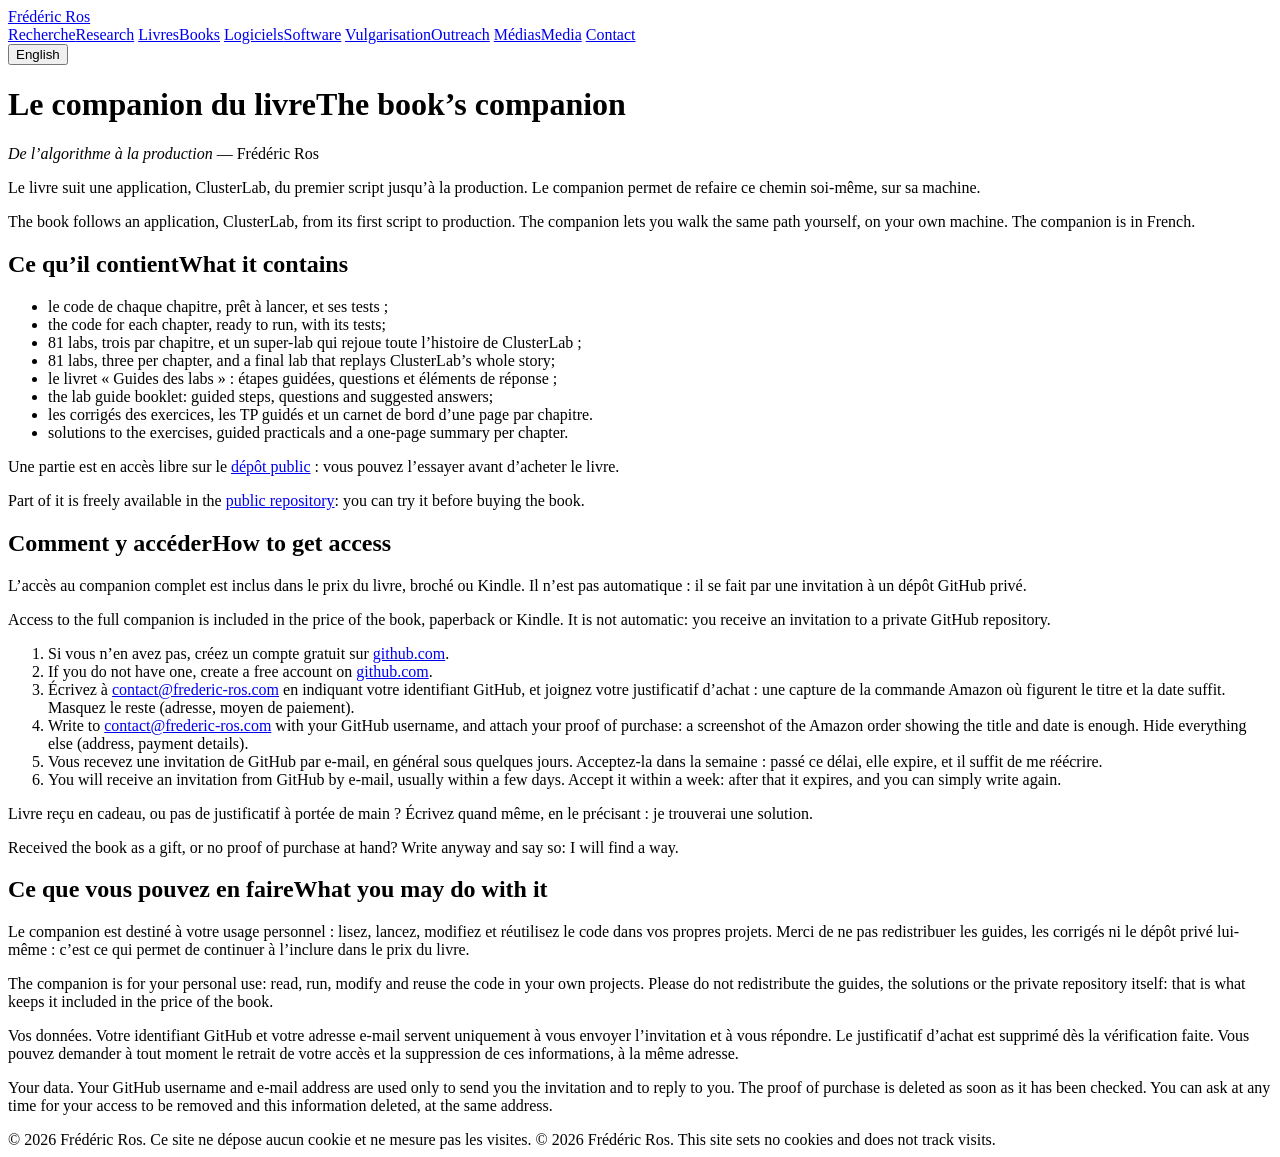
==== commit 75ca3155: "Add files via upload" ====
--- a/index.html
+++ b/index.html
@@ -3,342 +3,104 @@
 <head>
 <meta charset="utf-8">
 <meta name="viewport" content="width=device-width, initial-scale=1">
-<title>Frédéric Ros</title>
-<meta name="titre-fr" content="Frédéric Ros — intelligence artificielle, recherche et vulgarisation">
-<meta name="titre-en" content="Frédéric Ros — artificial intelligence, research and outreach">
-<meta name="description" content="Frédéric Ros, professeur des universités (Université d'Orléans) et directeur de la Technopole Orléans Val de Loire : livres, articles de vulgarisation, recherche en intelligence artificielle.">
-<link rel="icon" href="assets/icone.svg" type="image/svg+xml">
-<link rel="stylesheet" href="assets/style.css">
-<script src="assets/site.js"></script>
+<title>Companion — De l’algorithme à la production</title>
+<meta name="titre-fr" content="Companion du livre « De l’algorithme à la production » — Frédéric Ros">
+<meta name="titre-en" content="Companion to the book “De l’algorithme à la production” — Frédéric Ros">
+<meta name="description" content="Accéder au companion du livre « De l'algorithme à la production » : guides, labs, codes et corrigés, inclus avec le livre broché ou Kindle.">
+<link rel="icon" href="../assets/icone.svg" type="image/svg+xml">
+<link rel="stylesheet" href="../assets/style.css">
+<script src="../assets/site.js"></script>
 </head>
 <body>
 
 <header class="entete">
   <div class="entete-int">
-    <a class="marque" href="./">Frédéric Ros</a>
+    <a class="marque" href="../">Frédéric Ros</a>
     <nav class="nav" aria-label="Sections">
-      <a href="#recherche"><span class="fr">Recherche</span><span class="en">Research</span></a>
-      <a href="#livres"><span class="fr">Livres</span><span class="en">Books</span></a>
-      <a href="#logiciels"><span class="fr">Logiciels</span><span class="en">Software</span></a>
-      <a href="#vulgarisation"><span class="fr">Vulgarisation</span><span class="en">Outreach</span></a>
-      <a href="#medias"><span class="fr">Médias</span><span class="en">Media</span></a>
-      <a href="#contact">Contact</a>
+      <a href="../#recherche"><span class="fr">Recherche</span><span class="en">Research</span></a>
+      <a href="../#livres"><span class="fr">Livres</span><span class="en">Books</span></a>
+      <a href="../#logiciels"><span class="fr">Logiciels</span><span class="en">Software</span></a>
+      <a href="../#vulgarisation"><span class="fr">Vulgarisation</span><span class="en">Outreach</span></a>
+      <a href="../#medias"><span class="fr">Médias</span><span class="en">Media</span></a>
+      <a href="../#contact">Contact</a>
     </nav>
     <button class="langue" type="button">English</button>
   </div>
 </header>
 
-<main>
+<main class="page">
+  <h1><span class="fr">Le companion du livre</span><span class="en">The book’s companion</span></h1>
+  <p class="meta"><em>De l’algorithme à la production</em> — Frédéric Ros</p>
 
-  <!-- ===== Ouverture ===================================================== -->
-  <section class="ouverture" aria-label="Présentation">
-    <div>
-      <h1>Frédéric Ros</h1>
-      <p class="fonctions fr">Professeur des universités, Université d’Orléans.
-        Directeur de la Technopole Orléans Val de Loire.</p>
-      <p class="fonctions en">Full Professor, University of Orléans.
-        Director of the Technopole Orléans Val de Loire.</p>
+  <p class="fr">Le livre suit une application, ClusterLab, du premier script jusqu’à la
+    production. Le companion permet de refaire ce chemin soi-même, sur sa machine.</p>
+  <p class="en">The book follows an application, ClusterLab, from its first script to
+    production. The companion lets you walk the same path yourself, on your own machine.
+    The companion is in French.</p>
 
-      <p class="presentation fr">Trente ans d’intelligence artificielle, des deux côtés :
-        la vision industrielle et l’apprentissage automatique en entreprise
-        (Schlumberger, Gemalto), puis la recherche, l’enseignement et le transfert
-        à l’université. J’écris aussi pour rendre ces sujets accessibles à ceux qui
-        ne les pratiquent pas.</p>
-      <p class="presentation en">Thirty years of artificial intelligence, on both sides:
-        industrial vision and machine learning in industry (Schlumberger, Gemalto),
-        then research, teaching and technology transfer at the university. I also
-        write to make these topics accessible to people who do not practise them.</p>
-      <ul class="profils">
-        <li><a href="https://www.linkedin.com/in/fr%C3%A9d%C3%A9ric-ros-6837826/">LinkedIn</a></li>
-        <li><a href="https://www.researchgate.net/profile/Frederic-Ros">ResearchGate</a></li>
-        <li><a href="https://www.sciencedirect.com/journal/expert-systems-with-applications"><span class="fr">Expert Systems with Applications · éditeur associé</span><span class="en">Expert Systems with Applications · Associate Editor</span></a></li>
-      </ul>
-    </div>
+  <h2><span class="fr">Ce qu’il contient</span><span class="en">What it contains</span></h2>
+  <ul>
+    <li class="fr">le code de chaque chapitre, prêt à lancer, et ses tests ;</li>
+    <li class="en">the code for each chapter, ready to run, with its tests;</li>
+    <li class="fr">81 labs, trois par chapitre, et un super-lab qui rejoue toute l’histoire de ClusterLab ;</li>
+    <li class="en">81 labs, three per chapter, and a final lab that replays ClusterLab’s whole story;</li>
+    <li class="fr">le livret « Guides des labs » : étapes guidées, questions et éléments de réponse ;</li>
+    <li class="en">the lab guide booklet: guided steps, questions and suggested answers;</li>
+    <li class="fr">les corrigés des exercices, les TP guidés et un carnet de bord d’une page par chapitre.</li>
+    <li class="en">solutions to the exercises, guided practicals and a one-page summary per chapter.</li>
+  </ul>
+  <p class="fr">Une partie est en accès libre sur le
+    <a href="https://github.com/frederic-ros/clusterlab-companion">dépôt public</a> : vous
+    pouvez l’essayer avant d’acheter le livre.</p>
+  <p class="en">Part of it is freely available in the
+    <a href="https://github.com/frederic-ros/clusterlab-companion">public repository</a>:
+    you can try it before buying the book.</p>
 
-    <figure class="nuage">
-      <svg viewBox="0 0 320 320" role="img" aria-labelledby="nuage-titre">
-        <title id="nuage-titre">Quarante-cinq points regroupés en trois groupes par un algorithme de clustering</title>
-        <circle class="p g0" cx="27.7" cy="240.5" r="5" style="--i:0"/>
-        <circle class="p g0" cx="72.1" cy="282.2" r="5" style="--i:1"/>
-        <circle class="p g0" cx="53.2" cy="268.5" r="5" style="--i:2"/>
-        <circle class="p g0" cx="64.2" cy="244.7" r="5" style="--i:3"/>
-        <circle class="p g0" cx="24.8" cy="298.2" r="5" style="--i:4"/>
-        <circle class="p g0" cx="77.2" cy="269.7" r="5" style="--i:5"/>
-        <circle class="p g0" cx="72.0" cy="300.0" r="5" style="--i:6"/>
-        <circle class="p g0" cx="49.6" cy="249.4" r="5" style="--i:7"/>
-        <circle class="p g0" cx="34.4" cy="233.6" r="5" style="--i:8"/>
-        <circle class="p g0" cx="81.8" cy="298.0" r="5" style="--i:9"/>
-        <circle class="p g0" cx="20.0" cy="262.1" r="5" style="--i:10"/>
-        <circle class="p g0" cx="84.5" cy="273.3" r="5" style="--i:11"/>
-        <circle class="p g0" cx="33.5" cy="270.5" r="5" style="--i:12"/>
-        <circle class="p g0" cx="20.3" cy="284.6" r="5" style="--i:13"/>
-        <circle class="p g0" cx="49.1" cy="265.3" r="5" style="--i:14"/>
-        <circle class="p g2" cx="246.4" cy="72.8" r="5" style="--i:15"/>
-        <circle class="p g2" cx="245.4" cy="56.8" r="5" style="--i:16"/>
-        <circle class="p g2" cx="250.4" cy="87.6" r="5" style="--i:17"/>
-        <circle class="p g2" cx="289.1" cy="49.9" r="5" style="--i:18"/>
-        <circle class="p g2" cx="275.3" cy="76.0" r="5" style="--i:19"/>
-        <circle class="p g2" cx="300.0" cy="28.6" r="5" style="--i:20"/>
-        <circle class="p g2" cx="238.5" cy="65.7" r="5" style="--i:21"/>
-        <circle class="p g2" cx="280.9" cy="39.1" r="5" style="--i:22"/>
-        <circle class="p g2" cx="296.0" cy="59.4" r="5" style="--i:23"/>
-        <circle class="p g2" cx="288.5" cy="41.9" r="5" style="--i:24"/>
-        <circle class="p g2" cx="251.4" cy="47.8" r="5" style="--i:25"/>
-        <circle class="p g2" cx="292.2" cy="29.6" r="5" style="--i:26"/>
-        <circle class="p g2" cx="265.6" cy="47.7" r="5" style="--i:27"/>
-        <circle class="p g2" cx="232.4" cy="72.0" r="5" style="--i:28"/>
-        <circle class="p g2" cx="286.2" cy="59.9" r="5" style="--i:29"/>
-        <circle class="p g1" cx="30.4" cy="50.5" r="5" style="--i:30"/>
-        <circle class="p g1" cx="67.8" cy="41.6" r="5" style="--i:31"/>
-        <circle class="p g1" cx="44.7" cy="58.2" r="5" style="--i:32"/>
-        <circle class="p g1" cx="54.1" cy="34.3" r="5" style="--i:33"/>
-        <circle class="p g1" cx="55.0" cy="61.4" r="5" style="--i:34"/>
-        <circle class="p g1" cx="52.8" cy="87.0" r="5" style="--i:35"/>
-        <circle class="p g1" cx="21.3" cy="39.6" r="5" style="--i:36"/>
-        <circle class="p g1" cx="87.6" cy="47.4" r="5" style="--i:37"/>
-        <circle class="p g1" cx="46.0" cy="77.1" r="5" style="--i:38"/>
-        <circle class="p g1" cx="53.7" cy="20.0" r="5" style="--i:39"/>
-        <circle class="p g1" cx="72.6" cy="51.1" r="5" style="--i:40"/>
-        <circle class="p g1" cx="78.9" cy="72.8" r="5" style="--i:41"/>
-        <circle class="p g1" cx="54.5" cy="22.1" r="5" style="--i:42"/>
-        <circle class="p g1" cx="59.0" cy="56.8" r="5" style="--i:43"/>
-        <circle class="p g1" cx="37.2" cy="50.5" r="5" style="--i:44"/>
-        <circle class="c g0" cx="51.0" cy="269.4" r="11"/>
-        <circle class="c g1" cx="54.4" cy="51.4" r="11"/>
-        <circle class="c g2" cx="269.2" cy="55.6" r="11"/>
-      </svg>
-      <figcaption class="fr">Quarante-cinq points, trois groupes : le jeu d’exemple du livre, regroupé par k-means.</figcaption>
-      <figcaption class="en">Forty-five points, three clusters: the book’s sample dataset, grouped by k-means.</figcaption>
-    </figure>
-  </section>
+  <h2><span class="fr">Comment y accéder</span><span class="en">How to get access</span></h2>
+  <p class="fr">L’accès au companion complet est inclus dans le prix du livre, broché ou
+    Kindle. Il n’est pas automatique : il se fait par une invitation à un dépôt GitHub privé.</p>
+  <p class="en">Access to the full companion is included in the price of the book,
+    paperback or Kindle. It is not automatic: you receive an invitation to a private
+    GitHub repository.</p>
+  <ol class="etapes">
+    <li class="fr">Si vous n’en avez pas, créez un compte gratuit sur <a href="https://github.com/signup">github.com</a>.</li>
+    <li class="en">If you do not have one, create a free account on <a href="https://github.com/signup">github.com</a>.</li>
+    <li class="fr">Écrivez à <a href="mailto:contact@frederic-ros.com?subject=Acc%C3%A8s%20au%20companion%20ClusterLab">contact@frederic-ros.com</a>
+      en indiquant votre identifiant GitHub, et joignez votre justificatif d’achat : une
+      capture de la commande Amazon où figurent le titre et la date suffit. Masquez le reste
+      (adresse, moyen de paiement).</li>
+    <li class="en">Write to <a href="mailto:contact@frederic-ros.com?subject=Companion%20access%20ClusterLab">contact@frederic-ros.com</a>
+      with your GitHub username, and attach your proof of purchase: a screenshot of the
+      Amazon order showing the title and date is enough. Hide everything else (address,
+      payment details).</li>
+    <li class="fr">Vous recevez une invitation de GitHub par e-mail, en général sous quelques
+      jours. Acceptez-la dans la semaine : passé ce délai, elle expire, et il suffit de me
+      réécrire.</li>
+    <li class="en">You will receive an invitation from GitHub by e-mail, usually within a few
+      days. Accept it within a week: after that it expires, and you can simply write again.</li>
+  </ol>
+  <p class="fr">Livre reçu en cadeau, ou pas de justificatif à portée de main ? Écrivez quand
+    même, en le précisant : je trouverai une solution.</p>
+  <p class="en">Received the book as a gift, or no proof of purchase at hand? Write anyway
+    and say so: I will find a way.</p>
 
-  <!-- ===== Sommaire : les cinq rubriques, visibles d'un coup d'œil ======== -->
-  <nav class="sommaire" aria-label="Rubriques">
-    <a class="tuile t-recherche" href="#recherche">
-      <span class="chiffre">100+</span>
-      <span class="intitule"><span class="fr">Articles de recherche</span><span class="en">Research articles</span></span>
-      <span class="detail"><span class="fr">revues et conférences à comité de lecture</span><span class="en">peer-reviewed journals and conferences</span></span>
-    </a>
-    <a class="tuile t-livres" href="#livres">
-      <span class="chiffre">3</span>
-      <span class="intitule"><span class="fr">Livres</span><span class="en">Books</span></span>
-      <span class="detail"><span class="fr">dont deux chez Springer Nature</span><span class="en">including two with Springer Nature</span></span>
-    </a>
-    <a class="tuile t-logiciels" href="#logiciels">
-      <span class="chiffre">5</span>
-      <span class="intitule"><span class="fr">Logiciels publics</span><span class="en">Public software</span></span>
-      <span class="detail"><span class="fr">code ouvert sur GitHub</span><span class="en">open code on GitHub</span></span>
-    </a>
-    <a class="tuile t-vulgarisation" href="#vulgarisation">
-      <span class="chiffre">3</span>
-      <span class="intitule"><span class="fr">Articles de vulgarisation</span><span class="en">Outreach articles</span></span>
-      <span class="detail"><span class="fr">l’IA expliquée sans jargon</span><span class="en">AI explained without jargon</span></span>
-    </a>
-    <a class="tuile t-medias" href="#medias">
-      <span class="chiffre">3</span>
-      <span class="intitule"><span class="fr">Entretiens et médias</span><span class="en">Interviews and media</span></span>
-      <span class="detail"><span class="fr">presse, télévision, podcast</span><span class="en">press, television, podcast</span></span>
-    </a>
-  </nav>
+  <h2><span class="fr">Ce que vous pouvez en faire</span><span class="en">What you may do with it</span></h2>
+  <p class="fr">Le companion est destiné à votre usage personnel : lisez, lancez, modifiez
+    et réutilisez le code dans vos propres projets. Merci de ne pas redistribuer les
+    guides, les corrigés ni le dépôt privé lui-même : c’est ce qui permet de continuer à
+    l’inclure dans le prix du livre.</p>
+  <p class="en">The companion is for your personal use: read, run, modify and reuse the
+    code in your own projects. Please do not redistribute the guides, the solutions or the
+    private repository itself: that is what keeps it included in the price of the book.</p>
 
-  <!-- ===== Articles de recherche ========================================
-       Pour ajouter une publication : copier un bloc <li> ... </li> de la
-       liste « Publications choisies » et remplacer le texte. -->
-  <section class="section t-recherche" id="recherche">
-    <h2><span class="fr">Articles de recherche</span><span class="en">Research articles</span></h2>
-    <div class="texte">
-      <p class="fr">Traitement d’images et apprentissage automatique, appliqués à
-        l’agriculture, à la chimie et à la carte à puce : classification, clustering et
-        échantillonnage, sélection d’instances et de variables, apprentissage actif,
-        logique floue et algorithmes évolutionnaires.</p>
-      <p class="en">Image processing and machine learning, applied to agriculture, chemistry
-        and smart cards: classification, clustering and sampling, instance and feature
-        selection, active learning, fuzzy logic and evolutionary algorithms.</p>
-
-      <ul class="chiffres">
-        <li><strong>100+</strong> <span class="fr">articles à comité de lecture</span><span class="en">peer-reviewed articles</span></li>
-        <li><strong>12</strong> <span class="fr">brevets, dont 4 américains</span><span class="en">patents, 4 of them US</span></li>
-        <li><strong>7</strong> <span class="fr">thèses encadrées</span><span class="en">PhD theses supervised</span></li>
-      </ul>
-
-      <p class="encart fr">Éditeur associé d’<a href="https://www.sciencedirect.com/journal/expert-systems-with-applications"><em>Expert Systems with Applications</em></a> (Elsevier)
-        depuis 2022, pour les soumissions relevant de l’apprentissage et de l’aide à la décision.</p>
-      <p class="encart en">Associate Editor of <a href="https://www.sciencedirect.com/journal/expert-systems-with-applications"><em>Expert Systems with Applications</em></a> (Elsevier)
-        since 2022, handling submissions in machine learning and decision support.</p>
-
-      <!-- Publications choisies : à compléter. Modèle d'un bloc :
-      <ul class="liste">
-        <li>
-          <h3><a href="LIEN-DE-L-ARTICLE">Titre de l'article</a></h3>
-          <p class="meta">Revue · année</p>
-        </li>
-      </ul>
-      -->
-
-      <div class="liens-ligne">
-        <a href="https://www.researchgate.net/profile/Frederic-Ros"><span class="fr">Toutes les publications sur ResearchGate</span><span class="en">All publications on ResearchGate</span></a>
-      </div>
-    </div>
-  </section>
-
-  <!-- ===== Livres =========================================================
-       Pour ajouter un livre : copier un bloc <li> ... </li> de la liste
-       ci-dessous et remplacer le texte, en français ET en anglais. -->
-  <section class="section t-livres" id="livres">
-    <h2><span class="fr">Livres</span><span class="en">Books</span></h2>
-    <div class="texte">
-
-      <div class="livre-principal">
-        <h3>De l’algorithme à la production</h3>
-        <p class="sous fr">Comprendre l’architecture des applications, du script Python aux LLM, au RAG et aux agents.</p>
-        <p class="sous en">Understanding application architecture, from a Python script to LLMs, RAG and agents (in French).</p>
-        <p class="fr">Un fil rouge, ClusterLab : un petit programme de clustering qui grandit
-          chapitre après chapitre, jusqu’à devenir une application en production. Chaque
-          technologie y est présentée comme la réponse à un problème qu’elle résout.</p>
-        <p class="en">One running example, ClusterLab: a small clustering program that grows
-          chapter after chapter into a production application. Each technology is
-          introduced as the answer to the problem it solves.</p>
-        <p class="meta fr">Broché et Kindle, à paraître. L’achat inclut l’accès au companion
-          complet : guides, labs, codes et corrigés.</p>
-        <p class="meta en">Paperback and Kindle, forthcoming. The purchase includes access to
-          the full companion: guides, labs, code and solutions.</p>
-        <div class="liens-ligne">
-          <a href="clusterlab/"><span class="fr">Le companion et son accès</span><span class="en">The companion and how to access it</span></a>
-          <!-- Quand le livre sera en vente, décommenter la ligne suivante et mettre le lien Amazon :
-          <a href="https://www.amazon.fr/dp/XXXXXXXXXX"><span class="fr">Sur Amazon</span><span class="en">On Amazon</span></a>
-          -->
-        </div>
-      </div>
-
-      <ul class="liste">
-        <li>
-          <h3 class="fr">Deux ouvrages chez Springer Nature</h3>
-          <h3 class="en">Two books with Springer Nature</h3>
-          <p class="meta fr">À paraître en 2026.</p>
-          <p class="meta en">Forthcoming, 2026.</p>
-        </li>
-      </ul>
-    </div>
-  </section>
-
-  <!-- ===== Logiciels publics ============================================= -->
-  <section class="section t-logiciels" id="logiciels">
-    <h2><span class="fr">Logiciels publics</span><span class="en">Public software</span></h2>
-    <div class="texte">
-      <p class="fr">Le code qui accompagne les articles, publié pour que les résultats
-        puissent être vérifiés et réutilisés.</p>
-      <p class="en">The code behind the articles, published so that the results can be
-        checked and reused.</p>
-      <ul class="grille">
-        <li>
-          <h3><a href="https://github.com/frederic-ros/dualselect">DualSelect</a></h3>
-          <p class="fr">Apprentissage actif fondé sur l’instabilité structurelle des pseudo-étiquettes ; implémentation de référence et <a href="https://github.com/frederic-ros/dualselect-ablations">études d’ablation</a>.</p>
-          <p class="en">Active learning based on the structural instability of pseudo-labels; reference implementation and <a href="https://github.com/frederic-ros/dualselect-ablations">ablation studies</a>.</p>
-        </li>
-        <li>
-          <h3><a href="https://github.com/frederic-ros/Rarity-Is-Not-Difficulty">Rarity Is Not Difficulty</a></h3>
-          <p class="fr">Paquet de reproductibilité sur l’apprentissage actif des classes rares.</p>
-          <p class="en">Reproducibility package on active learning for rare classes.</p>
-        </li>
-        <li>
-          <h3><a href="https://github.com/frederic-ros/When-Does-Diversity-Help-in-Active-Learning-">When Does Diversity Help in Active Learning?</a></h3>
-          <p class="fr">Étude empirique à grande échelle sur l’apport de la diversité en apprentissage actif.</p>
-          <p class="en">A large-scale empirical study of when diversity helps in active learning.</p>
-        </li>
-        <li>
-          <h3><a href="https://github.com/frederic-ros/SupervisedClustering">Supervised Clustering</a></h3>
-          <p class="fr">Clustering supervisé, en Python.</p>
-          <p class="en">Supervised clustering, in Python.</p>
-        </li>
-        <li>
-          <h3><a href="https://github.com/frederic-ros/TP-Brick-by-Brick-Approach-to-Modern-Deep-Learning-Architectures">Brick by Brick</a></h3>
-          <p class="fr">Travaux pratiques pour comprendre les architectures modernes d’apprentissage profond, brique par brique.</p>
-          <p class="en">Hands-on notebooks to understand modern deep learning architectures, brick by brick.</p>
-        </li>
-      </ul>
-      <div class="liens-ligne">
-        <a href="https://github.com/frederic-ros"><span class="fr">Tous les dépôts sur GitHub</span><span class="en">All repositories on GitHub</span></a>
-      </div>
-    </div>
-  </section>
-
-  <!-- ===== Articles de vulgarisation ======================================
-       Pour ajouter un article : copier un bloc <li> ... </li>. -->
-  <section class="section t-vulgarisation" id="vulgarisation">
-    <h2><span class="fr">Articles de vulgarisation</span><span class="en">Outreach articles</span></h2>
-    <div class="texte">
-      <p class="fr">Des articles pour expliquer l’intelligence artificielle sans jargon :
-        ce qu’elle sait faire, ce qu’elle coûte, et pourquoi elle échoue parfois. Ils sont
-        aussi publiés sur la page presse du
-        <a href="https://www.labia-loirevalley.fr/presse">LAB’IA Loire Valley</a>.</p>
-      <p class="en">Articles that explain artificial intelligence without jargon: what it can
-        do, what it costs, and why it sometimes fails. They are also published on the
-        press page of the <a href="https://www.labia-loirevalley.fr/presse">LAB’IA Loire Valley</a>
-        (in French).</p>
-
-      <ul class="liste">
-        <li>
-          <h3><a href="https://www.labia-loirevalley.fr/_files/ugd/667cf1_a7c335a322a34a048b04412aaca692c6.pdf">Histoire de l’intelligence artificielle</a></h3>
-          <p class="meta fr">Série d’articles · septembre 2026 · PDF</p>
-          <p class="meta en">Series of articles, in French · September 2026 · PDF</p>
-        </li>
-        <li>
-          <h3><a href="https://www.labia-loirevalley.fr/_files/ugd/667cf1_764ac8ee5a974c2fb21922f3dd4832d5.pdf">Pourquoi tant de projets d’intelligence artificielle peinent-ils à dépasser le stade du pilote ?</a></h3>
-          <p class="meta fr">Juin 2026 · PDF</p>
-          <p class="meta en">In French · June 2026 · PDF</p>
-        </li>
-        <li>
-          <h3><a href="https://www.labia-loirevalley.fr/_files/ugd/667cf1_fce19603811548ce81e33f0db9d3aa46.pdf">Comment une panne minuscule a révélé ce qu’une usine entière ignorait, et pourquoi les IA qu’on déploie partout aujourd’hui sont déjà des cibles</a></h3>
-          <p class="meta fr">Juin 2026 · PDF</p>
-          <p class="meta en">In French · June 2026 · PDF</p>
-        </li>
-      </ul>
-    </div>
-  </section>
-
-  <!-- ===== Entretiens et médias ========================================== -->
-  <section class="section t-medias" id="medias">
-    <h2><span class="fr">Entretiens et médias</span><span class="en">Interviews and media</span></h2>
-    <div class="texte">
-      <p class="en meta">In French.</p>
-      <ul class="grille">
-        <li>
-          <p class="support">La République du Centre · <span class="fr">janvier 2024</span><span class="en">January 2024</span></p>
-          <h3><a href="https://www.larep.fr/orleans-45000/actualites/lia-est-partout-mais-nappartient-qua-un-petit-monde-entretien-avec-frederic-ros-directeur-d-orleans-technopole_14432023/">« L’IA est partout, mais n’appartient qu’à un petit monde »</a></h3>
-        </li>
-        <li>
-          <p class="support">France 3 Centre-Val de Loire · <span class="fr">février 2025</span><span class="en">February 2025</span></p>
-          <h3><a href="https://france3-regions.francetvinfo.fr/centre-val-de-loire/loiret/orleans/ia-pour-reussir-la-3e-revolution-industrielle-et-technologique-la-france-a-t-elle-la-capacite-d-alimenter-en-energie-la-multiplication-des-data-centers-3107137.html">IA : la France a-t-elle la capacité d’alimenter en énergie la multiplication des data centers ?</a></h3>
-        </li>
-        <li>
-          <p class="support">Podcast · <span class="fr">janvier 2024</span><span class="en">January 2024</span></p>
-          <h3><a href="https://podcast.ausha.co/paroles-de-giennois/frederic-ros-directeur-du-technopole-d-orleans">Paroles de Giennois</a></h3>
-        </li>
-      </ul>
-      <div class="liens-ligne">
-        <a href="https://www.labia-loirevalley.fr/presse"><span class="fr">Toute la revue de presse du LAB’IA</span><span class="en">The full LAB’IA press page</span></a>
-      </div>
-    </div>
-  </section>
-
-  <!-- ===== Contact ====================================================== -->
-  <section class="section t-contact" id="contact">
-    <h2>Contact</h2>
-    <div class="texte">
-      <p class="fr">Pour une question sur un livre, une demande d’accès au companion, une
-        intervention ou une collaboration : <a href="mailto:contact@frederic-ros.com">contact@frederic-ros.com</a>.</p>
-      <p class="en">For a question about a book, access to the companion, a talk or a
-        collaboration: <a href="mailto:contact@frederic-ros.com">contact@frederic-ros.com</a>.</p>
-      <ul class="reseaux">
-        <li><a href="https://www.linkedin.com/in/fr%C3%A9d%C3%A9ric-ros-6837826/">LinkedIn</a></li>
-        <li><a href="https://www.researchgate.net/profile/Frederic-Ros">ResearchGate</a></li>
-        <li><a href="https://github.com/frederic-ros">GitHub</a></li>
-        <li><a href="https://www.labia-loirevalley.fr/">LAB’IA Loire Valley</a></li>
-        <li><a href="https://www.tech-orleans.fr/">Technopole Orléans Val de Loire</a></li>
-      </ul>
-    </div>
-  </section>
-
+  <p class="note fr">Vos données. Votre identifiant GitHub et votre adresse e-mail servent
+    uniquement à vous envoyer l’invitation et à vous répondre. Le justificatif d’achat est
+    supprimé dès la vérification faite. Vous pouvez demander à tout moment le retrait de
+    votre accès et la suppression de ces informations, à la même adresse.</p>
+  <p class="note en">Your data. Your GitHub username and e-mail address are used only to
+    send you the invitation and to reply to you. The proof of purchase is deleted as soon as
+    it has been checked. You can ask at any time for your access to be removed and this
+    information deleted, at the same address.</p>
 </main>
 
 <footer class="pied">
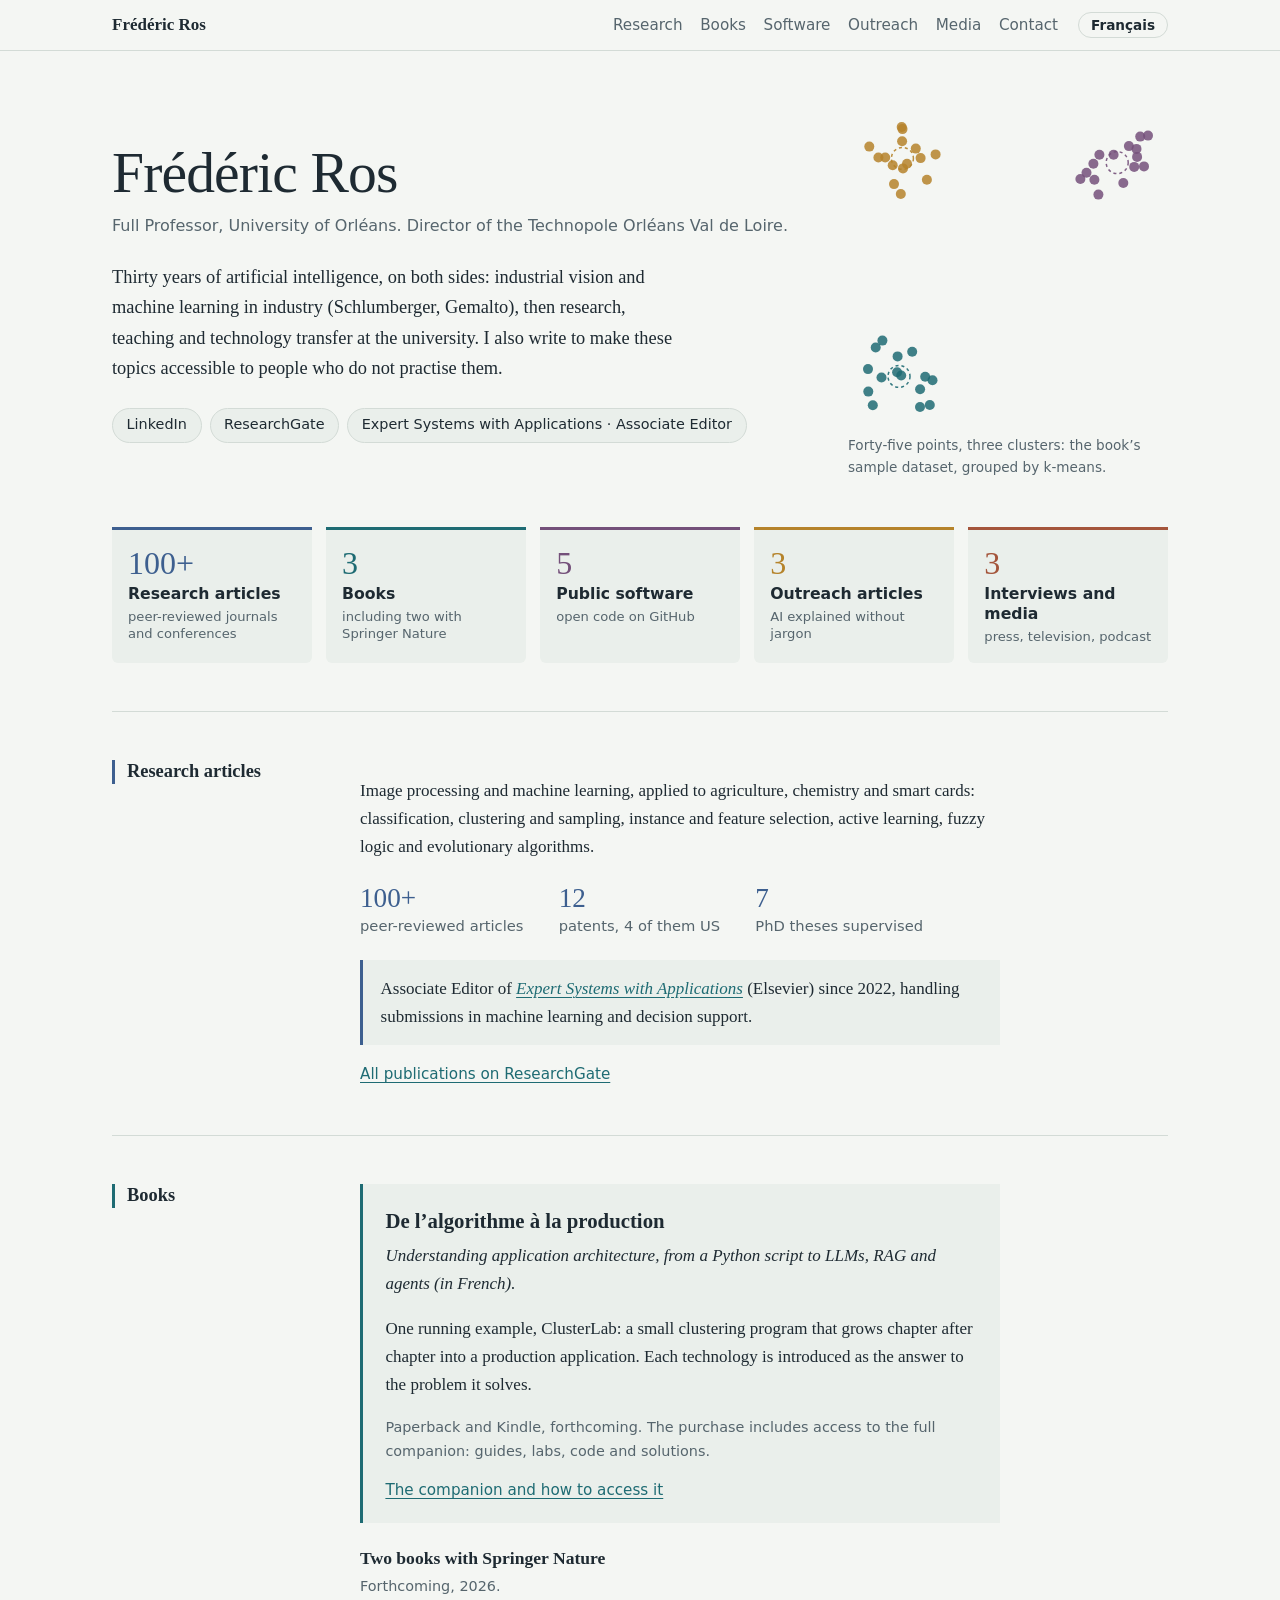
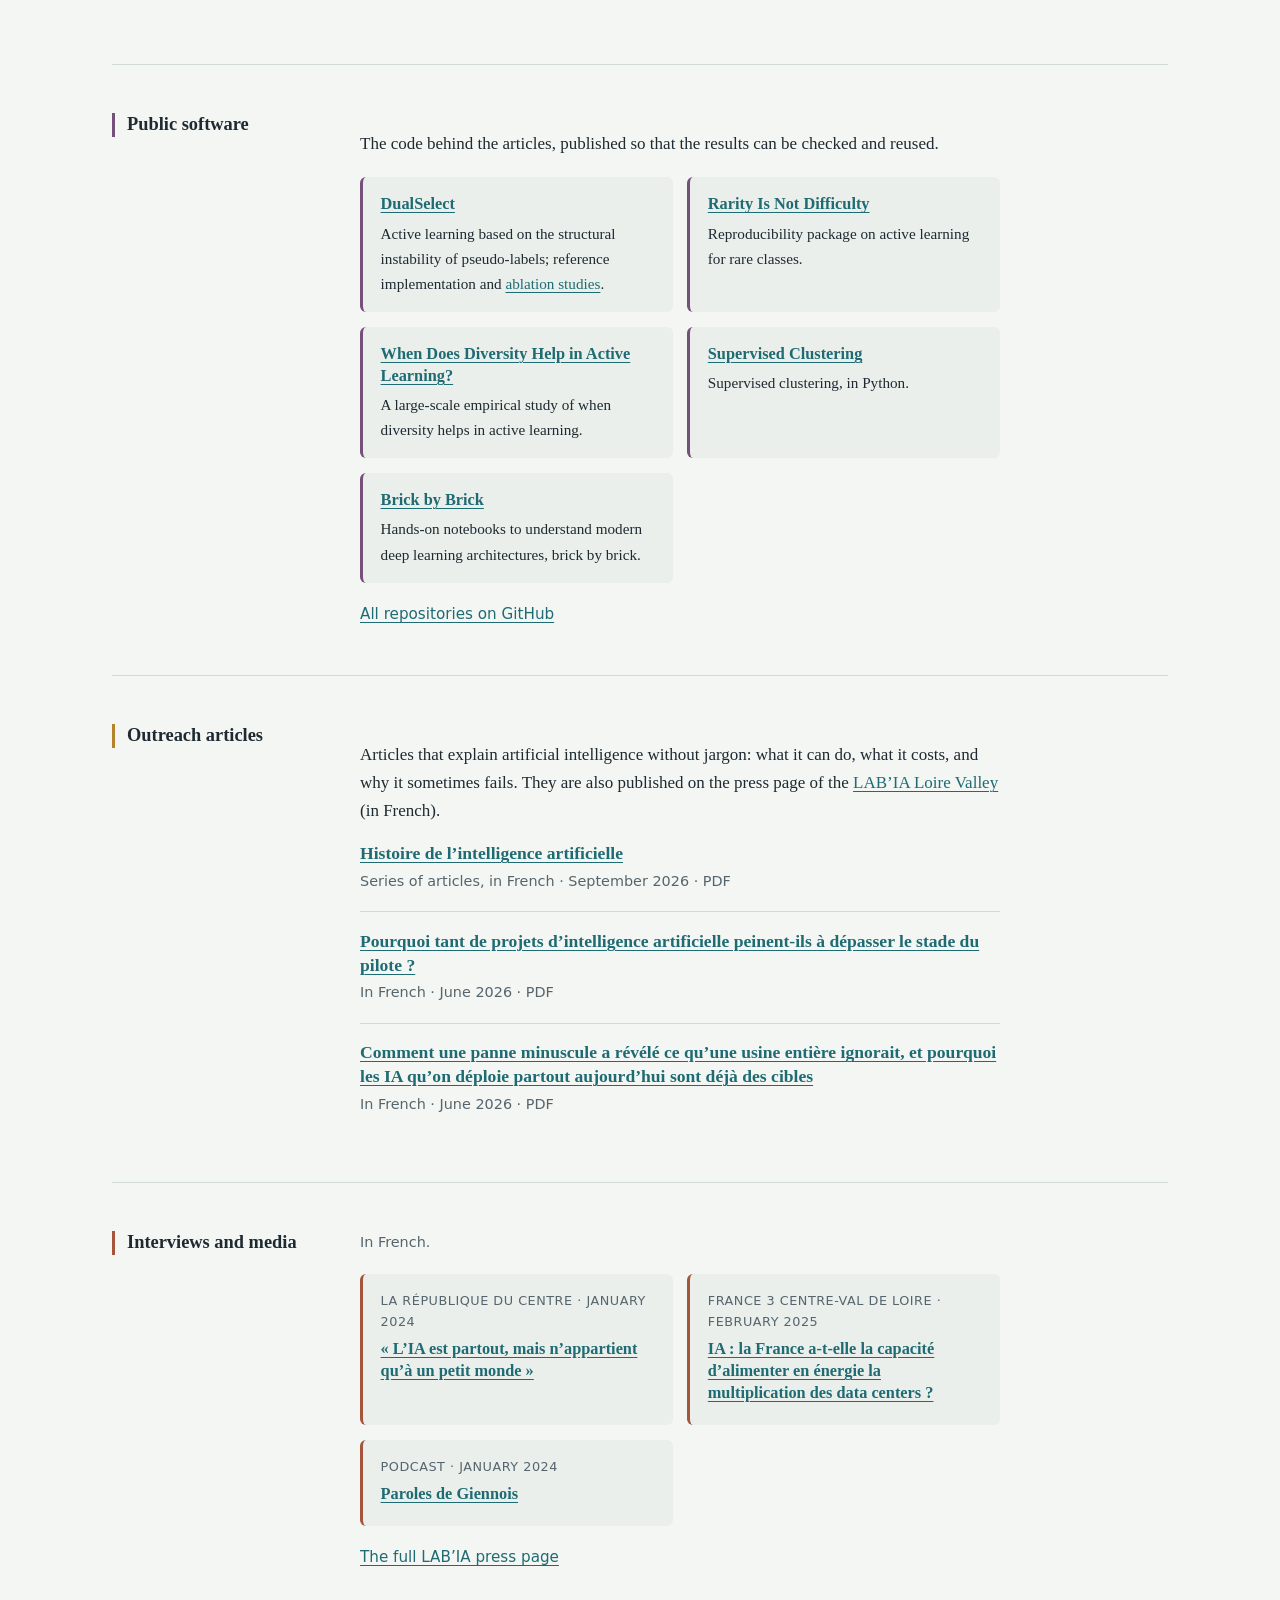
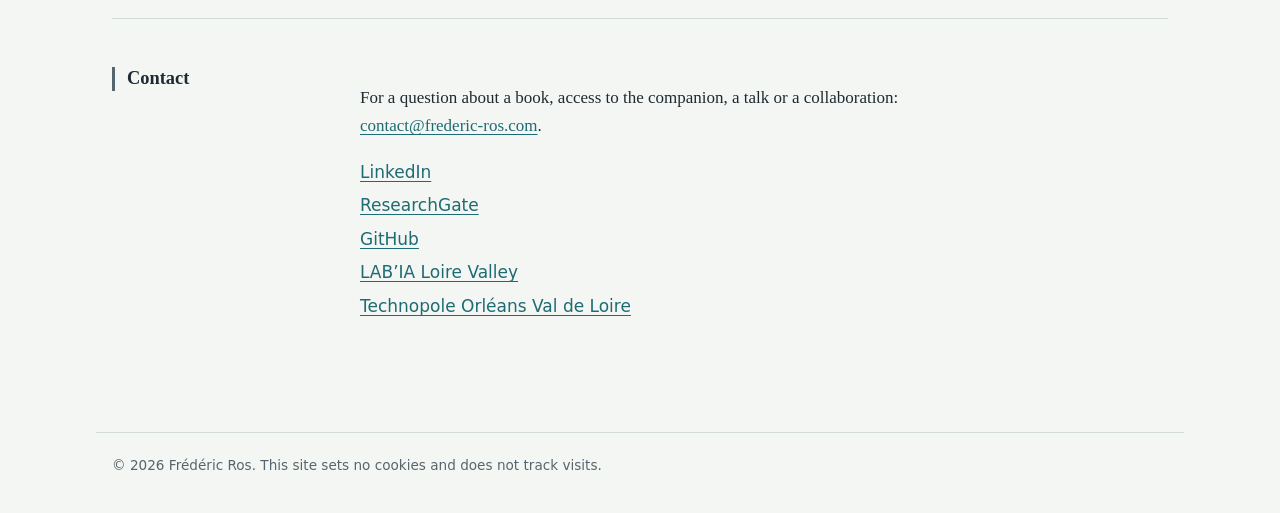
==== commit 1e606851: "Add files via upload" ====
--- a/index.html
+++ b/index.html
@@ -3,104 +3,342 @@
 <head>
 <meta charset="utf-8">
 <meta name="viewport" content="width=device-width, initial-scale=1">
-<title>Companion — De l’algorithme à la production</title>
-<meta name="titre-fr" content="Companion du livre « De l’algorithme à la production » — Frédéric Ros">
-<meta name="titre-en" content="Companion to the book “De l’algorithme à la production” — Frédéric Ros">
-<meta name="description" content="Accéder au companion du livre « De l'algorithme à la production » : guides, labs, codes et corrigés, inclus avec le livre broché ou Kindle.">
-<link rel="icon" href="../assets/icone.svg" type="image/svg+xml">
-<link rel="stylesheet" href="../assets/style.css">
-<script src="../assets/site.js"></script>
+<title>Frédéric Ros</title>
+<meta name="titre-fr" content="Frédéric Ros — intelligence artificielle, recherche et vulgarisation">
+<meta name="titre-en" content="Frédéric Ros — artificial intelligence, research and outreach">
+<meta name="description" content="Frédéric Ros, professeur des universités (Université d'Orléans) et directeur de la Technopole Orléans Val de Loire : livres, articles de vulgarisation, recherche en intelligence artificielle.">
+<link rel="icon" href="assets/icone.svg" type="image/svg+xml">
+<link rel="stylesheet" href="assets/style.css">
+<script src="assets/site.js"></script>
 </head>
 <body>
 
 <header class="entete">
   <div class="entete-int">
-    <a class="marque" href="../">Frédéric Ros</a>
+    <a class="marque" href="./">Frédéric Ros</a>
     <nav class="nav" aria-label="Sections">
-      <a href="../#recherche"><span class="fr">Recherche</span><span class="en">Research</span></a>
-      <a href="../#livres"><span class="fr">Livres</span><span class="en">Books</span></a>
-      <a href="../#logiciels"><span class="fr">Logiciels</span><span class="en">Software</span></a>
-      <a href="../#vulgarisation"><span class="fr">Vulgarisation</span><span class="en">Outreach</span></a>
-      <a href="../#medias"><span class="fr">Médias</span><span class="en">Media</span></a>
-      <a href="../#contact">Contact</a>
+      <a href="#recherche"><span class="fr">Recherche</span><span class="en">Research</span></a>
+      <a href="#livres"><span class="fr">Livres</span><span class="en">Books</span></a>
+      <a href="#logiciels"><span class="fr">Logiciels</span><span class="en">Software</span></a>
+      <a href="#vulgarisation"><span class="fr">Vulgarisation</span><span class="en">Outreach</span></a>
+      <a href="#medias"><span class="fr">Médias</span><span class="en">Media</span></a>
+      <a href="#contact">Contact</a>
     </nav>
     <button class="langue" type="button">English</button>
   </div>
 </header>
 
-<main class="page">
-  <h1><span class="fr">Le companion du livre</span><span class="en">The book’s companion</span></h1>
-  <p class="meta"><em>De l’algorithme à la production</em> — Frédéric Ros</p>
-
-  <p class="fr">Le livre suit une application, ClusterLab, du premier script jusqu’à la
-    production. Le companion permet de refaire ce chemin soi-même, sur sa machine.</p>
-  <p class="en">The book follows an application, ClusterLab, from its first script to
-    production. The companion lets you walk the same path yourself, on your own machine.
-    The companion is in French.</p>
-
-  <h2><span class="fr">Ce qu’il contient</span><span class="en">What it contains</span></h2>
-  <ul>
-    <li class="fr">le code de chaque chapitre, prêt à lancer, et ses tests ;</li>
-    <li class="en">the code for each chapter, ready to run, with its tests;</li>
-    <li class="fr">81 labs, trois par chapitre, et un super-lab qui rejoue toute l’histoire de ClusterLab ;</li>
-    <li class="en">81 labs, three per chapter, and a final lab that replays ClusterLab’s whole story;</li>
-    <li class="fr">le livret « Guides des labs » : étapes guidées, questions et éléments de réponse ;</li>
-    <li class="en">the lab guide booklet: guided steps, questions and suggested answers;</li>
-    <li class="fr">les corrigés des exercices, les TP guidés et un carnet de bord d’une page par chapitre.</li>
-    <li class="en">solutions to the exercises, guided practicals and a one-page summary per chapter.</li>
-  </ul>
-  <p class="fr">Une partie est en accès libre sur le
-    <a href="https://github.com/frederic-ros/clusterlab-companion">dépôt public</a> : vous
-    pouvez l’essayer avant d’acheter le livre.</p>
-  <p class="en">Part of it is freely available in the
-    <a href="https://github.com/frederic-ros/clusterlab-companion">public repository</a>:
-    you can try it before buying the book.</p>
-
-  <h2><span class="fr">Comment y accéder</span><span class="en">How to get access</span></h2>
-  <p class="fr">L’accès au companion complet est inclus dans le prix du livre, broché ou
-    Kindle. Il n’est pas automatique : il se fait par une invitation à un dépôt GitHub privé.</p>
-  <p class="en">Access to the full companion is included in the price of the book,
-    paperback or Kindle. It is not automatic: you receive an invitation to a private
-    GitHub repository.</p>
-  <ol class="etapes">
-    <li class="fr">Si vous n’en avez pas, créez un compte gratuit sur <a href="https://github.com/signup">github.com</a>.</li>
-    <li class="en">If you do not have one, create a free account on <a href="https://github.com/signup">github.com</a>.</li>
-    <li class="fr">Écrivez à <a href="mailto:contact@frederic-ros.com?subject=Acc%C3%A8s%20au%20companion%20ClusterLab">contact@frederic-ros.com</a>
-      en indiquant votre identifiant GitHub, et joignez votre justificatif d’achat : une
-      capture de la commande Amazon où figurent le titre et la date suffit. Masquez le reste
-      (adresse, moyen de paiement).</li>
-    <li class="en">Write to <a href="mailto:contact@frederic-ros.com?subject=Companion%20access%20ClusterLab">contact@frederic-ros.com</a>
-      with your GitHub username, and attach your proof of purchase: a screenshot of the
-      Amazon order showing the title and date is enough. Hide everything else (address,
-      payment details).</li>
-    <li class="fr">Vous recevez une invitation de GitHub par e-mail, en général sous quelques
-      jours. Acceptez-la dans la semaine : passé ce délai, elle expire, et il suffit de me
-      réécrire.</li>
-    <li class="en">You will receive an invitation from GitHub by e-mail, usually within a few
-      days. Accept it within a week: after that it expires, and you can simply write again.</li>
-  </ol>
-  <p class="fr">Livre reçu en cadeau, ou pas de justificatif à portée de main ? Écrivez quand
-    même, en le précisant : je trouverai une solution.</p>
-  <p class="en">Received the book as a gift, or no proof of purchase at hand? Write anyway
-    and say so: I will find a way.</p>
-
-  <h2><span class="fr">Ce que vous pouvez en faire</span><span class="en">What you may do with it</span></h2>
-  <p class="fr">Le companion est destiné à votre usage personnel : lisez, lancez, modifiez
-    et réutilisez le code dans vos propres projets. Merci de ne pas redistribuer les
-    guides, les corrigés ni le dépôt privé lui-même : c’est ce qui permet de continuer à
-    l’inclure dans le prix du livre.</p>
-  <p class="en">The companion is for your personal use: read, run, modify and reuse the
-    code in your own projects. Please do not redistribute the guides, the solutions or the
-    private repository itself: that is what keeps it included in the price of the book.</p>
-
-  <p class="note fr">Vos données. Votre identifiant GitHub et votre adresse e-mail servent
-    uniquement à vous envoyer l’invitation et à vous répondre. Le justificatif d’achat est
-    supprimé dès la vérification faite. Vous pouvez demander à tout moment le retrait de
-    votre accès et la suppression de ces informations, à la même adresse.</p>
-  <p class="note en">Your data. Your GitHub username and e-mail address are used only to
-    send you the invitation and to reply to you. The proof of purchase is deleted as soon as
-    it has been checked. You can ask at any time for your access to be removed and this
-    information deleted, at the same address.</p>
+<main>
+
+  <!-- ===== Ouverture ===================================================== -->
+  <section class="ouverture" aria-label="Présentation">
+    <div>
+      <h1>Frédéric Ros</h1>
+      <p class="fonctions fr">Professeur des universités, Université d’Orléans.
+        Directeur de la Technopole Orléans Val de Loire.</p>
+      <p class="fonctions en">Full Professor, University of Orléans.
+        Director of the Technopole Orléans Val de Loire.</p>
+
+      <p class="presentation fr">Trente ans d’intelligence artificielle, des deux côtés :
+        la vision industrielle et l’apprentissage automatique en entreprise
+        (Schlumberger, Gemalto), puis la recherche, l’enseignement et le transfert
+        à l’université. J’écris aussi pour rendre ces sujets accessibles à ceux qui
+        ne les pratiquent pas.</p>
+      <p class="presentation en">Thirty years of artificial intelligence, on both sides:
+        industrial vision and machine learning in industry (Schlumberger, Gemalto),
+        then research, teaching and technology transfer at the university. I also
+        write to make these topics accessible to people who do not practise them.</p>
+      <ul class="profils">
+        <li><a href="https://www.linkedin.com/in/fr%C3%A9d%C3%A9ric-ros-6837826/">LinkedIn</a></li>
+        <li><a href="https://www.researchgate.net/profile/Frederic-Ros">ResearchGate</a></li>
+        <li><a href="https://www.sciencedirect.com/journal/expert-systems-with-applications"><span class="fr">Expert Systems with Applications · éditeur associé</span><span class="en">Expert Systems with Applications · Associate Editor</span></a></li>
+      </ul>
+    </div>
+
+    <figure class="nuage">
+      <svg viewBox="0 0 320 320" role="img" aria-labelledby="nuage-titre">
+        <title id="nuage-titre">Quarante-cinq points regroupés en trois groupes par un algorithme de clustering</title>
+        <circle class="p g0" cx="27.7" cy="240.5" r="5" style="--i:0"/>
+        <circle class="p g0" cx="72.1" cy="282.2" r="5" style="--i:1"/>
+        <circle class="p g0" cx="53.2" cy="268.5" r="5" style="--i:2"/>
+        <circle class="p g0" cx="64.2" cy="244.7" r="5" style="--i:3"/>
+        <circle class="p g0" cx="24.8" cy="298.2" r="5" style="--i:4"/>
+        <circle class="p g0" cx="77.2" cy="269.7" r="5" style="--i:5"/>
+        <circle class="p g0" cx="72.0" cy="300.0" r="5" style="--i:6"/>
+        <circle class="p g0" cx="49.6" cy="249.4" r="5" style="--i:7"/>
+        <circle class="p g0" cx="34.4" cy="233.6" r="5" style="--i:8"/>
+        <circle class="p g0" cx="81.8" cy="298.0" r="5" style="--i:9"/>
+        <circle class="p g0" cx="20.0" cy="262.1" r="5" style="--i:10"/>
+        <circle class="p g0" cx="84.5" cy="273.3" r="5" style="--i:11"/>
+        <circle class="p g0" cx="33.5" cy="270.5" r="5" style="--i:12"/>
+        <circle class="p g0" cx="20.3" cy="284.6" r="5" style="--i:13"/>
+        <circle class="p g0" cx="49.1" cy="265.3" r="5" style="--i:14"/>
+        <circle class="p g2" cx="246.4" cy="72.8" r="5" style="--i:15"/>
+        <circle class="p g2" cx="245.4" cy="56.8" r="5" style="--i:16"/>
+        <circle class="p g2" cx="250.4" cy="87.6" r="5" style="--i:17"/>
+        <circle class="p g2" cx="289.1" cy="49.9" r="5" style="--i:18"/>
+        <circle class="p g2" cx="275.3" cy="76.0" r="5" style="--i:19"/>
+        <circle class="p g2" cx="300.0" cy="28.6" r="5" style="--i:20"/>
+        <circle class="p g2" cx="238.5" cy="65.7" r="5" style="--i:21"/>
+        <circle class="p g2" cx="280.9" cy="39.1" r="5" style="--i:22"/>
+        <circle class="p g2" cx="296.0" cy="59.4" r="5" style="--i:23"/>
+        <circle class="p g2" cx="288.5" cy="41.9" r="5" style="--i:24"/>
+        <circle class="p g2" cx="251.4" cy="47.8" r="5" style="--i:25"/>
+        <circle class="p g2" cx="292.2" cy="29.6" r="5" style="--i:26"/>
+        <circle class="p g2" cx="265.6" cy="47.7" r="5" style="--i:27"/>
+        <circle class="p g2" cx="232.4" cy="72.0" r="5" style="--i:28"/>
+        <circle class="p g2" cx="286.2" cy="59.9" r="5" style="--i:29"/>
+        <circle class="p g1" cx="30.4" cy="50.5" r="5" style="--i:30"/>
+        <circle class="p g1" cx="67.8" cy="41.6" r="5" style="--i:31"/>
+        <circle class="p g1" cx="44.7" cy="58.2" r="5" style="--i:32"/>
+        <circle class="p g1" cx="54.1" cy="34.3" r="5" style="--i:33"/>
+        <circle class="p g1" cx="55.0" cy="61.4" r="5" style="--i:34"/>
+        <circle class="p g1" cx="52.8" cy="87.0" r="5" style="--i:35"/>
+        <circle class="p g1" cx="21.3" cy="39.6" r="5" style="--i:36"/>
+        <circle class="p g1" cx="87.6" cy="47.4" r="5" style="--i:37"/>
+        <circle class="p g1" cx="46.0" cy="77.1" r="5" style="--i:38"/>
+        <circle class="p g1" cx="53.7" cy="20.0" r="5" style="--i:39"/>
+        <circle class="p g1" cx="72.6" cy="51.1" r="5" style="--i:40"/>
+        <circle class="p g1" cx="78.9" cy="72.8" r="5" style="--i:41"/>
+        <circle class="p g1" cx="54.5" cy="22.1" r="5" style="--i:42"/>
+        <circle class="p g1" cx="59.0" cy="56.8" r="5" style="--i:43"/>
+        <circle class="p g1" cx="37.2" cy="50.5" r="5" style="--i:44"/>
+        <circle class="c g0" cx="51.0" cy="269.4" r="11"/>
+        <circle class="c g1" cx="54.4" cy="51.4" r="11"/>
+        <circle class="c g2" cx="269.2" cy="55.6" r="11"/>
+      </svg>
+      <figcaption class="fr">Quarante-cinq points, trois groupes : le jeu d’exemple du livre, regroupé par k-means.</figcaption>
+      <figcaption class="en">Forty-five points, three clusters: the book’s sample dataset, grouped by k-means.</figcaption>
+    </figure>
+  </section>
+
+  <!-- ===== Sommaire : les cinq rubriques, visibles d'un coup d'œil ======== -->
+  <nav class="sommaire" aria-label="Rubriques">
+    <a class="tuile t-recherche" href="#recherche">
+      <span class="chiffre">100+</span>
+      <span class="intitule"><span class="fr">Articles de recherche</span><span class="en">Research articles</span></span>
+      <span class="detail"><span class="fr">revues et conférences à comité de lecture</span><span class="en">peer-reviewed journals and conferences</span></span>
+    </a>
+    <a class="tuile t-livres" href="#livres">
+      <span class="chiffre">3</span>
+      <span class="intitule"><span class="fr">Livres</span><span class="en">Books</span></span>
+      <span class="detail"><span class="fr">dont deux chez Springer Nature</span><span class="en">including two with Springer Nature</span></span>
+    </a>
+    <a class="tuile t-logiciels" href="#logiciels">
+      <span class="chiffre">5</span>
+      <span class="intitule"><span class="fr">Logiciels publics</span><span class="en">Public software</span></span>
+      <span class="detail"><span class="fr">code ouvert sur GitHub</span><span class="en">open code on GitHub</span></span>
+    </a>
+    <a class="tuile t-vulgarisation" href="#vulgarisation">
+      <span class="chiffre">3</span>
+      <span class="intitule"><span class="fr">Articles de vulgarisation</span><span class="en">Outreach articles</span></span>
+      <span class="detail"><span class="fr">l’IA expliquée sans jargon</span><span class="en">AI explained without jargon</span></span>
+    </a>
+    <a class="tuile t-medias" href="#medias">
+      <span class="chiffre">3</span>
+      <span class="intitule"><span class="fr">Entretiens et médias</span><span class="en">Interviews and media</span></span>
+      <span class="detail"><span class="fr">presse, télévision, podcast</span><span class="en">press, television, podcast</span></span>
+    </a>
+  </nav>
+
+  <!-- ===== Articles de recherche ========================================
+       Pour ajouter une publication : copier un bloc <li> ... </li> de la
+       liste « Publications choisies » et remplacer le texte. -->
+  <section class="section t-recherche" id="recherche">
+    <h2><span class="fr">Articles de recherche</span><span class="en">Research articles</span></h2>
+    <div class="texte">
+      <p class="fr">Traitement d’images et apprentissage automatique, appliqués à
+        l’agriculture, à la chimie et à la carte à puce : classification, clustering et
+        échantillonnage, sélection d’instances et de variables, apprentissage actif,
+        logique floue et algorithmes évolutionnaires.</p>
+      <p class="en">Image processing and machine learning, applied to agriculture, chemistry
+        and smart cards: classification, clustering and sampling, instance and feature
+        selection, active learning, fuzzy logic and evolutionary algorithms.</p>
+
+      <ul class="chiffres">
+        <li><strong>100+</strong> <span class="fr">articles à comité de lecture</span><span class="en">peer-reviewed articles</span></li>
+        <li><strong>12</strong> <span class="fr">brevets, dont 4 américains</span><span class="en">patents, 4 of them US</span></li>
+        <li><strong>7</strong> <span class="fr">thèses encadrées</span><span class="en">PhD theses supervised</span></li>
+      </ul>
+
+      <p class="encart fr">Éditeur associé d’<a href="https://www.sciencedirect.com/journal/expert-systems-with-applications"><em>Expert Systems with Applications</em></a> (Elsevier)
+        depuis 2022, pour les soumissions relevant de l’apprentissage et de l’aide à la décision.</p>
+      <p class="encart en">Associate Editor of <a href="https://www.sciencedirect.com/journal/expert-systems-with-applications"><em>Expert Systems with Applications</em></a> (Elsevier)
+        since 2022, handling submissions in machine learning and decision support.</p>
+
+      <!-- Publications choisies : à compléter. Modèle d'un bloc :
+      <ul class="liste">
+        <li>
+          <h3><a href="LIEN-DE-L-ARTICLE">Titre de l'article</a></h3>
+          <p class="meta">Revue · année</p>
+        </li>
+      </ul>
+      -->
+
+      <div class="liens-ligne">
+        <a href="https://www.researchgate.net/profile/Frederic-Ros"><span class="fr">Toutes les publications sur ResearchGate</span><span class="en">All publications on ResearchGate</span></a>
+      </div>
+    </div>
+  </section>
+
+  <!-- ===== Livres =========================================================
+       Pour ajouter un livre : copier un bloc <li> ... </li> de la liste
+       ci-dessous et remplacer le texte, en français ET en anglais. -->
+  <section class="section t-livres" id="livres">
+    <h2><span class="fr">Livres</span><span class="en">Books</span></h2>
+    <div class="texte">
+
+      <div class="livre-principal">
+        <h3>De l’algorithme à la production</h3>
+        <p class="sous fr">Comprendre l’architecture des applications, du script Python aux LLM, au RAG et aux agents.</p>
+        <p class="sous en">Understanding application architecture, from a Python script to LLMs, RAG and agents (in French).</p>
+        <p class="fr">Un fil rouge, ClusterLab : un petit programme de clustering qui grandit
+          chapitre après chapitre, jusqu’à devenir une application en production. Chaque
+          technologie y est présentée comme la réponse à un problème qu’elle résout.</p>
+        <p class="en">One running example, ClusterLab: a small clustering program that grows
+          chapter after chapter into a production application. Each technology is
+          introduced as the answer to the problem it solves.</p>
+        <p class="meta fr">Broché et Kindle, à paraître. L’achat inclut l’accès au companion
+          complet : guides, labs, codes et corrigés.</p>
+        <p class="meta en">Paperback and Kindle, forthcoming. The purchase includes access to
+          the full companion: guides, labs, code and solutions.</p>
+        <div class="liens-ligne">
+          <a href="clusterlab/"><span class="fr">Le companion et son accès</span><span class="en">The companion and how to access it</span></a>
+          <!-- Quand le livre sera en vente, décommenter la ligne suivante et mettre le lien Amazon :
+          <a href="https://www.amazon.fr/dp/XXXXXXXXXX"><span class="fr">Sur Amazon</span><span class="en">On Amazon</span></a>
+          -->
+        </div>
+      </div>
+
+      <ul class="liste">
+        <li>
+          <h3 class="fr">Deux ouvrages chez Springer Nature</h3>
+          <h3 class="en">Two books with Springer Nature</h3>
+          <p class="meta fr">À paraître en 2026.</p>
+          <p class="meta en">Forthcoming, 2026.</p>
+        </li>
+      </ul>
+    </div>
+  </section>
+
+  <!-- ===== Logiciels publics ============================================= -->
+  <section class="section t-logiciels" id="logiciels">
+    <h2><span class="fr">Logiciels publics</span><span class="en">Public software</span></h2>
+    <div class="texte">
+      <p class="fr">Le code qui accompagne les articles, publié pour que les résultats
+        puissent être vérifiés et réutilisés.</p>
+      <p class="en">The code behind the articles, published so that the results can be
+        checked and reused.</p>
+      <ul class="grille">
+        <li>
+          <h3><a href="https://github.com/frederic-ros/dualselect">DualSelect</a></h3>
+          <p class="fr">Apprentissage actif fondé sur l’instabilité structurelle des pseudo-étiquettes ; implémentation de référence et <a href="https://github.com/frederic-ros/dualselect-ablations">études d’ablation</a>.</p>
+          <p class="en">Active learning based on the structural instability of pseudo-labels; reference implementation and <a href="https://github.com/frederic-ros/dualselect-ablations">ablation studies</a>.</p>
+        </li>
+        <li>
+          <h3><a href="https://github.com/frederic-ros/Rarity-Is-Not-Difficulty">Rarity Is Not Difficulty</a></h3>
+          <p class="fr">Paquet de reproductibilité sur l’apprentissage actif des classes rares.</p>
+          <p class="en">Reproducibility package on active learning for rare classes.</p>
+        </li>
+        <li>
+          <h3><a href="https://github.com/frederic-ros/When-Does-Diversity-Help-in-Active-Learning-">When Does Diversity Help in Active Learning?</a></h3>
+          <p class="fr">Étude empirique à grande échelle sur l’apport de la diversité en apprentissage actif.</p>
+          <p class="en">A large-scale empirical study of when diversity helps in active learning.</p>
+        </li>
+        <li>
+          <h3><a href="https://github.com/frederic-ros/SupervisedClustering">Supervised Clustering</a></h3>
+          <p class="fr">Clustering supervisé, en Python.</p>
+          <p class="en">Supervised clustering, in Python.</p>
+        </li>
+        <li>
+          <h3><a href="https://github.com/frederic-ros/TP-Brick-by-Brick-Approach-to-Modern-Deep-Learning-Architectures">Brick by Brick</a></h3>
+          <p class="fr">Travaux pratiques pour comprendre les architectures modernes d’apprentissage profond, brique par brique.</p>
+          <p class="en">Hands-on notebooks to understand modern deep learning architectures, brick by brick.</p>
+        </li>
+      </ul>
+      <div class="liens-ligne">
+        <a href="https://github.com/frederic-ros"><span class="fr">Tous les dépôts sur GitHub</span><span class="en">All repositories on GitHub</span></a>
+      </div>
+    </div>
+  </section>
+
+  <!-- ===== Articles de vulgarisation ======================================
+       Pour ajouter un article : copier un bloc <li> ... </li>. -->
+  <section class="section t-vulgarisation" id="vulgarisation">
+    <h2><span class="fr">Articles de vulgarisation</span><span class="en">Outreach articles</span></h2>
+    <div class="texte">
+      <p class="fr">Des articles pour expliquer l’intelligence artificielle sans jargon :
+        ce qu’elle sait faire, ce qu’elle coûte, et pourquoi elle échoue parfois. Ils sont
+        aussi publiés sur la page presse du
+        <a href="https://www.labia-loirevalley.fr/presse">LAB’IA Loire Valley</a>.</p>
+      <p class="en">Articles that explain artificial intelligence without jargon: what it can
+        do, what it costs, and why it sometimes fails. They are also published on the
+        press page of the <a href="https://www.labia-loirevalley.fr/presse">LAB’IA Loire Valley</a>
+        (in French).</p>
+
+      <ul class="liste">
+        <li>
+          <h3><a href="https://www.labia-loirevalley.fr/_files/ugd/667cf1_a7c335a322a34a048b04412aaca692c6.pdf">Histoire de l’intelligence artificielle</a></h3>
+          <p class="meta fr">Série d’articles · septembre 2026 · PDF</p>
+          <p class="meta en">Series of articles, in French · September 2026 · PDF</p>
+        </li>
+        <li>
+          <h3><a href="https://www.labia-loirevalley.fr/_files/ugd/667cf1_764ac8ee5a974c2fb21922f3dd4832d5.pdf">Pourquoi tant de projets d’intelligence artificielle peinent-ils à dépasser le stade du pilote ?</a></h3>
+          <p class="meta fr">Juin 2026 · PDF</p>
+          <p class="meta en">In French · June 2026 · PDF</p>
+        </li>
+        <li>
+          <h3><a href="https://www.labia-loirevalley.fr/_files/ugd/667cf1_fce19603811548ce81e33f0db9d3aa46.pdf">Comment une panne minuscule a révélé ce qu’une usine entière ignorait, et pourquoi les IA qu’on déploie partout aujourd’hui sont déjà des cibles</a></h3>
+          <p class="meta fr">Juin 2026 · PDF</p>
+          <p class="meta en">In French · June 2026 · PDF</p>
+        </li>
+      </ul>
+    </div>
+  </section>
+
+  <!-- ===== Entretiens et médias ========================================== -->
+  <section class="section t-medias" id="medias">
+    <h2><span class="fr">Entretiens et médias</span><span class="en">Interviews and media</span></h2>
+    <div class="texte">
+      <p class="en meta">In French.</p>
+      <ul class="grille">
+        <li>
+          <p class="support">La République du Centre · <span class="fr">janvier 2024</span><span class="en">January 2024</span></p>
+          <h3><a href="https://www.larep.fr/orleans-45000/actualites/lia-est-partout-mais-nappartient-qua-un-petit-monde-entretien-avec-frederic-ros-directeur-d-orleans-technopole_14432023/">« L’IA est partout, mais n’appartient qu’à un petit monde »</a></h3>
+        </li>
+        <li>
+          <p class="support">France 3 Centre-Val de Loire · <span class="fr">février 2025</span><span class="en">February 2025</span></p>
+          <h3><a href="https://france3-regions.francetvinfo.fr/centre-val-de-loire/loiret/orleans/ia-pour-reussir-la-3e-revolution-industrielle-et-technologique-la-france-a-t-elle-la-capacite-d-alimenter-en-energie-la-multiplication-des-data-centers-3107137.html">IA : la France a-t-elle la capacité d’alimenter en énergie la multiplication des data centers ?</a></h3>
+        </li>
+        <li>
+          <p class="support">Podcast · <span class="fr">janvier 2024</span><span class="en">January 2024</span></p>
+          <h3><a href="https://podcast.ausha.co/paroles-de-giennois/frederic-ros-directeur-du-technopole-d-orleans">Paroles de Giennois</a></h3>
+        </li>
+      </ul>
+      <div class="liens-ligne">
+        <a href="https://www.labia-loirevalley.fr/presse"><span class="fr">Toute la revue de presse du LAB’IA</span><span class="en">The full LAB’IA press page</span></a>
+      </div>
+    </div>
+  </section>
+
+  <!-- ===== Contact ====================================================== -->
+  <section class="section t-contact" id="contact">
+    <h2>Contact</h2>
+    <div class="texte">
+      <p class="fr">Pour une question sur un livre, une demande d’accès au companion, une
+        intervention ou une collaboration : <a href="mailto:contact@frederic-ros.com">contact@frederic-ros.com</a>.</p>
+      <p class="en">For a question about a book, access to the companion, a talk or a
+        collaboration: <a href="mailto:contact@frederic-ros.com">contact@frederic-ros.com</a>.</p>
+      <ul class="reseaux">
+        <li><a href="https://www.linkedin.com/in/fr%C3%A9d%C3%A9ric-ros-6837826/">LinkedIn</a></li>
+        <li><a href="https://www.researchgate.net/profile/Frederic-Ros">ResearchGate</a></li>
+        <li><a href="https://github.com/frederic-ros">GitHub</a></li>
+        <li><a href="https://www.labia-loirevalley.fr/">LAB’IA Loire Valley</a></li>
+        <li><a href="https://www.tech-orleans.fr/">Technopole Orléans Val de Loire</a></li>
+      </ul>
+    </div>
+  </section>
+
 </main>
 
 <footer class="pied">
--- a/assets/style.css
+++ b/assets/style.css
@@ -0,0 +1,193 @@
+/* Site de Frédéric Ros — feuille de style unique.
+   Couleurs : un papier froid, une encre ardoise, et les trois couleurs des groupes
+   du nuage de points (le jeu d'exemple de ClusterLab), réutilisées avec parcimonie. */
+
+:root {
+  --papier: #f4f6f3;
+  --encre: #1e2a32;
+  --gris: #56656d;
+  --filet: #d3dbd6;
+  --g0: #1e6b73;   /* sarcelle : liens et premier groupe */
+  --g1: #b5832a;   /* ocre */
+  --g2: #74507a;   /* prune */
+  --g3: #3d5f8f;   /* bleu ardoise */
+  --g4: #a4553b;   /* brique */
+  --fond-carte: #eaefeb;
+  /* Polices déjà installées sur les machines : rien n'est chargé depuis un tiers. */
+  --serif: Charter, "Bitstream Charter", "Sitka Text", Cambria, Georgia, serif;
+  --sans: system-ui, -apple-system, "Segoe UI", Roboto, "Helvetica Neue", Arial, sans-serif;
+}
+@media (prefers-color-scheme: dark) {
+  :root:not([data-theme="light"]) {
+    --papier: #141b1f; --encre: #e3e9e6; --gris: #9fb0b6; --filet: #2c383e;
+    --g0: #5fb3bb; --g1: #d9aa55; --g2: #b48bbb; --g3: #8eaedb; --g4: #df8f72; --fond-carte: #1b2428;
+  }
+}
+:root[data-theme="dark"] {
+  --papier: #141b1f; --encre: #e3e9e6; --gris: #9fb0b6; --filet: #2c383e;
+  --g0: #5fb3bb; --g1: #d9aa55; --g2: #b48bbb; --g3: #8eaedb; --g4: #df8f72; --fond-carte: #1b2428;
+}
+
+/* Une seule langue visible à la fois (le reste est masqué, pas supprimé). */
+html[data-lang="fr"] .en, html[data-lang="en"] .fr { display: none !important; }
+
+* { box-sizing: border-box; }
+html { -webkit-text-size-adjust: 100%; }
+body {
+  margin: 0; background: var(--papier); color: var(--encre);
+  font-family: var(--serif); font-size: 1.0625rem; line-height: 1.65;
+  font-optical-sizing: auto;
+}
+a { color: var(--g0); text-underline-offset: 0.18em; text-decoration-thickness: 1px; }
+a:hover { text-decoration-thickness: 2px; }
+:focus-visible { outline: 2px solid var(--g0); outline-offset: 3px; border-radius: 2px; }
+
+/* --- En-tête ------------------------------------------------------------ */
+.entete {
+  position: sticky; top: 0; z-index: 10; background: var(--papier);
+  border-bottom: 1px solid var(--filet);
+}
+.entete-int {
+  max-width: 68rem; margin: 0 auto; padding: 0.7rem 1rem;
+  display: flex; align-items: center; gap: 1.25rem; font-family: var(--sans);
+}
+.marque { font-family: var(--serif); font-weight: 600; color: var(--encre); text-decoration: none; margin-right: auto; }
+.nav { display: flex; gap: 1.1rem; flex-wrap: wrap; }
+.nav a { color: var(--gris); text-decoration: none; font-size: 0.95rem; }
+.nav a:hover { color: var(--encre); }
+.langue {
+  font: 600 0.85rem var(--sans); color: var(--encre); background: transparent;
+  border: 1px solid var(--filet); border-radius: 999px; padding: 0.25rem 0.75rem; cursor: pointer;
+}
+.langue:hover { border-color: var(--gris); }
+@media (max-width: 960px) { .nav { display: none; } }
+
+/* --- Mise en page : une marge de titres, une colonne de texte ----------- */
+main { max-width: 68rem; margin: 0 auto; padding: 0 1rem 4rem; }
+.section {
+  display: grid; grid-template-columns: 13rem minmax(0, 1fr); gap: 2.5rem;
+  padding: 3rem 0; border-top: 1px solid var(--filet);
+}
+.section > h2 {
+  margin: 0; font-size: 1.15rem; font-weight: 600; line-height: 1.3;
+  position: sticky; top: 4.5rem; align-self: start;
+}
+.texte { max-width: 40rem; }
+.texte > :first-child { margin-top: 0; }
+@media (max-width: 760px) {
+  .section { grid-template-columns: 1fr; gap: 1rem; padding: 2.25rem 0; }
+  .section > h2 { position: static; }
+}
+
+/* --- Ouverture ------------------------------------------------------------ */
+.ouverture {
+  display: grid; grid-template-columns: minmax(0, 1fr) 20rem; gap: 3rem;
+  align-items: center; padding: 3.5rem 0 3rem;
+}
+.ouverture h1 {
+  font-size: clamp(2.4rem, 6vw, 3.6rem); line-height: 1.05; margin: 0 0 0.6rem;
+  font-weight: 500; letter-spacing: -0.015em;
+}
+.fonctions { font-family: var(--sans); color: var(--gris); margin: 0 0 1.4rem; font-size: 1rem; }
+.presentation { font-size: 1.15rem; max-width: 36rem; margin: 0; }
+figure.nuage { margin: 0; }
+figure.nuage svg { width: 100%; height: auto; display: block; }
+figure.nuage figcaption { font-family: var(--sans); font-size: 0.85rem; color: var(--gris); margin-top: 0.4rem; }
+@media (max-width: 760px) {
+  .ouverture { grid-template-columns: 1fr; gap: 1.5rem; padding-top: 2rem; }
+  figure.nuage { max-width: 16rem; }
+}
+
+/* Le nuage : les points apparaissent gris, puis prennent la couleur de leur groupe. */
+.p { fill: var(--gris); opacity: 0.85; }
+.p.g0 { animation: colorie0 0.9s ease-out forwards; }
+.p.g1 { animation: colorie1 0.9s ease-out forwards; }
+.p.g2 { animation: colorie2 0.9s ease-out forwards; }
+.p { animation-delay: calc(400ms + var(--i) * 18ms) !important; }
+.c { fill: none; stroke-width: 1.5; stroke-dasharray: 3 3; opacity: 0; animation: centre 0.6s ease-out 1.6s forwards; }
+.c.g0 { stroke: var(--g0); } .c.g1 { stroke: var(--g1); } .c.g2 { stroke: var(--g2); }
+@keyframes colorie0 { to { fill: var(--g0); } }
+@keyframes colorie1 { to { fill: var(--g1); } }
+@keyframes colorie2 { to { fill: var(--g2); } }
+@keyframes centre { to { opacity: 0.9; } }
+@media (prefers-reduced-motion: reduce) {
+  .p, .c { animation: none !important; }
+  .p.g0 { fill: var(--g0); } .p.g1 { fill: var(--g1); } .p.g2 { fill: var(--g2); }
+  .c { opacity: 0.9; }
+}
+
+/* --- Listes de travaux ------------------------------------------------------ */
+.liste { list-style: none; margin: 0; padding: 0; }
+.liste > li { padding: 1.1rem 0; border-bottom: 1px solid var(--filet); }
+.liste > li:first-child { padding-top: 0; }
+.liste > li:last-child { border-bottom: 0; }
+.liste h3 { font-size: 1.1rem; font-weight: 600; margin: 0 0 0.25rem; line-height: 1.35; }
+.liste p { margin: 0.25rem 0 0; }
+.meta { font-family: var(--sans); font-size: 0.9rem; color: var(--gris); }
+.liens-ligne { font-family: var(--sans); font-size: 0.95rem; margin-top: 0.45rem; display: flex; gap: 1.1rem; flex-wrap: wrap; }
+h3.sous-titre { font-size: 1rem; font-weight: 600; margin: 2.2rem 0 0.8rem; color: var(--gris); font-family: var(--sans); }
+
+/* Le livre mis en avant : un encadré discret, pas une vitrine. */
+.livre-principal { background: var(--fond-carte); border-left: 3px solid var(--g0); padding: 1.25rem 1.4rem; margin-bottom: 1.5rem; }
+.livre-principal h3 { font-size: 1.3rem; margin: 0 0 0.2rem; }
+.livre-principal .sous { font-style: italic; margin: 0 0 0.8rem; }
+
+/* --- Contact et pied de page ------------------------------------------------ */
+.reseaux { list-style: none; padding: 0; margin: 1rem 0 0; font-family: var(--sans); display: grid; gap: 0.35rem; }
+.pied { max-width: 68rem; margin: 0 auto; padding: 1.5rem 1rem 2.5rem; border-top: 1px solid var(--filet);
+  font: 0.85rem var(--sans); color: var(--gris); }
+
+/* --- Page du companion ------------------------------------------------------ */
+.page { max-width: 44rem; margin: 0 auto; padding: 2.5rem 1rem 4rem; }
+.page h1 { font-size: clamp(1.9rem, 5vw, 2.6rem); line-height: 1.12; font-weight: 500; margin: 0 0 0.5rem; }
+.page h2 { font-size: 1.2rem; margin: 2.4rem 0 0.6rem; }
+.etapes { padding-left: 1.3rem; }
+.etapes li { margin: 0.5rem 0; }
+.note { font-family: var(--sans); font-size: 0.95rem; color: var(--gris); border-top: 1px solid var(--filet); padding-top: 1rem; margin-top: 2.5rem; }
+
+/* --- Sommaire : cinq tuiles, une couleur par rubrique ------------------------ */
+.t-recherche { --accent: var(--g3); }
+.t-livres { --accent: var(--g0); }
+.t-logiciels { --accent: var(--g2); }
+.t-vulgarisation { --accent: var(--g1); }
+.t-medias { --accent: var(--g4); }
+.t-contact { --accent: var(--gris); }
+
+.sommaire {
+  display: grid; grid-template-columns: repeat(5, minmax(0, 1fr)); gap: 0.9rem;
+  padding: 0 0 3rem;
+}
+.tuile {
+  display: flex; flex-direction: column; gap: 0.2rem; text-decoration: none; color: var(--encre);
+  background: var(--fond-carte); border-top: 3px solid var(--accent);
+  padding: 1rem 1rem 1.1rem; border-radius: 0 0 6px 6px;
+  transition: transform 0.15s ease, box-shadow 0.15s ease;
+}
+.tuile:hover { transform: translateY(-2px); box-shadow: 0 6px 18px rgba(0,0,0,0.08); }
+.tuile .chiffre { font-size: 2rem; line-height: 1.1; font-weight: 500; color: var(--accent); }
+.tuile .intitule { font-family: var(--sans); font-weight: 600; font-size: 0.98rem; line-height: 1.3; }
+.tuile .detail { font-family: var(--sans); font-size: 0.82rem; color: var(--gris); line-height: 1.35; }
+@media (max-width: 960px) { .sommaire { grid-template-columns: repeat(3, minmax(0, 1fr)); } }
+@media (max-width: 560px) { .sommaire { grid-template-columns: repeat(2, minmax(0, 1fr)); } }
+@media (prefers-reduced-motion: reduce) { .tuile { transition: none; } .tuile:hover { transform: none; } }
+
+/* Chaque rubrique reprend la couleur de sa tuile. */
+.section > h2 { padding-left: 0.75rem; border-left: 3px solid var(--accent, var(--filet)); }
+.section { scroll-margin-top: 3.5rem; }
+
+/* Chiffres clés de la recherche */
+.chiffres { list-style: none; padding: 0; margin: 1.4rem 0; display: flex; flex-wrap: wrap; gap: 0.8rem 2.2rem; font-family: var(--sans); color: var(--gris); font-size: 0.92rem; }
+.chiffres strong { display: block; font-family: var(--serif); font-size: 1.7rem; font-weight: 500; color: var(--accent); line-height: 1.1; }
+.encart { background: var(--fond-carte); border-left: 3px solid var(--accent); padding: 0.9rem 1.1rem; }
+
+/* Grilles de cartes : logiciels, médias */
+.grille { list-style: none; padding: 0; margin: 1.2rem 0; display: grid; grid-template-columns: repeat(auto-fill, minmax(15rem, 1fr)); gap: 0.9rem; }
+.grille > li { background: var(--fond-carte); padding: 1rem 1.1rem; border-radius: 6px; border-left: 3px solid var(--accent); }
+.grille h3 { font-size: 1.02rem; font-weight: 600; margin: 0 0 0.35rem; line-height: 1.35; }
+.grille p { margin: 0.2rem 0 0; font-size: 0.95rem; }
+.grille .support { font-family: var(--sans); font-size: 0.8rem; color: var(--gris); text-transform: uppercase; letter-spacing: 0.04em; margin: 0 0 0.35rem; }
+
+/* Liens de profil sous la présentation */
+.profils { list-style: none; padding: 0; margin: 1.5rem 0 0; display: flex; flex-wrap: wrap; gap: 0.5rem; font-family: var(--sans); font-size: 0.9rem; }
+.profils a { display: inline-block; text-decoration: none; color: var(--encre); border: 1px solid var(--filet); border-radius: 999px; padding: 0.3rem 0.85rem; background: var(--fond-carte); }
+.profils a:hover { border-color: var(--g0); color: var(--g0); }
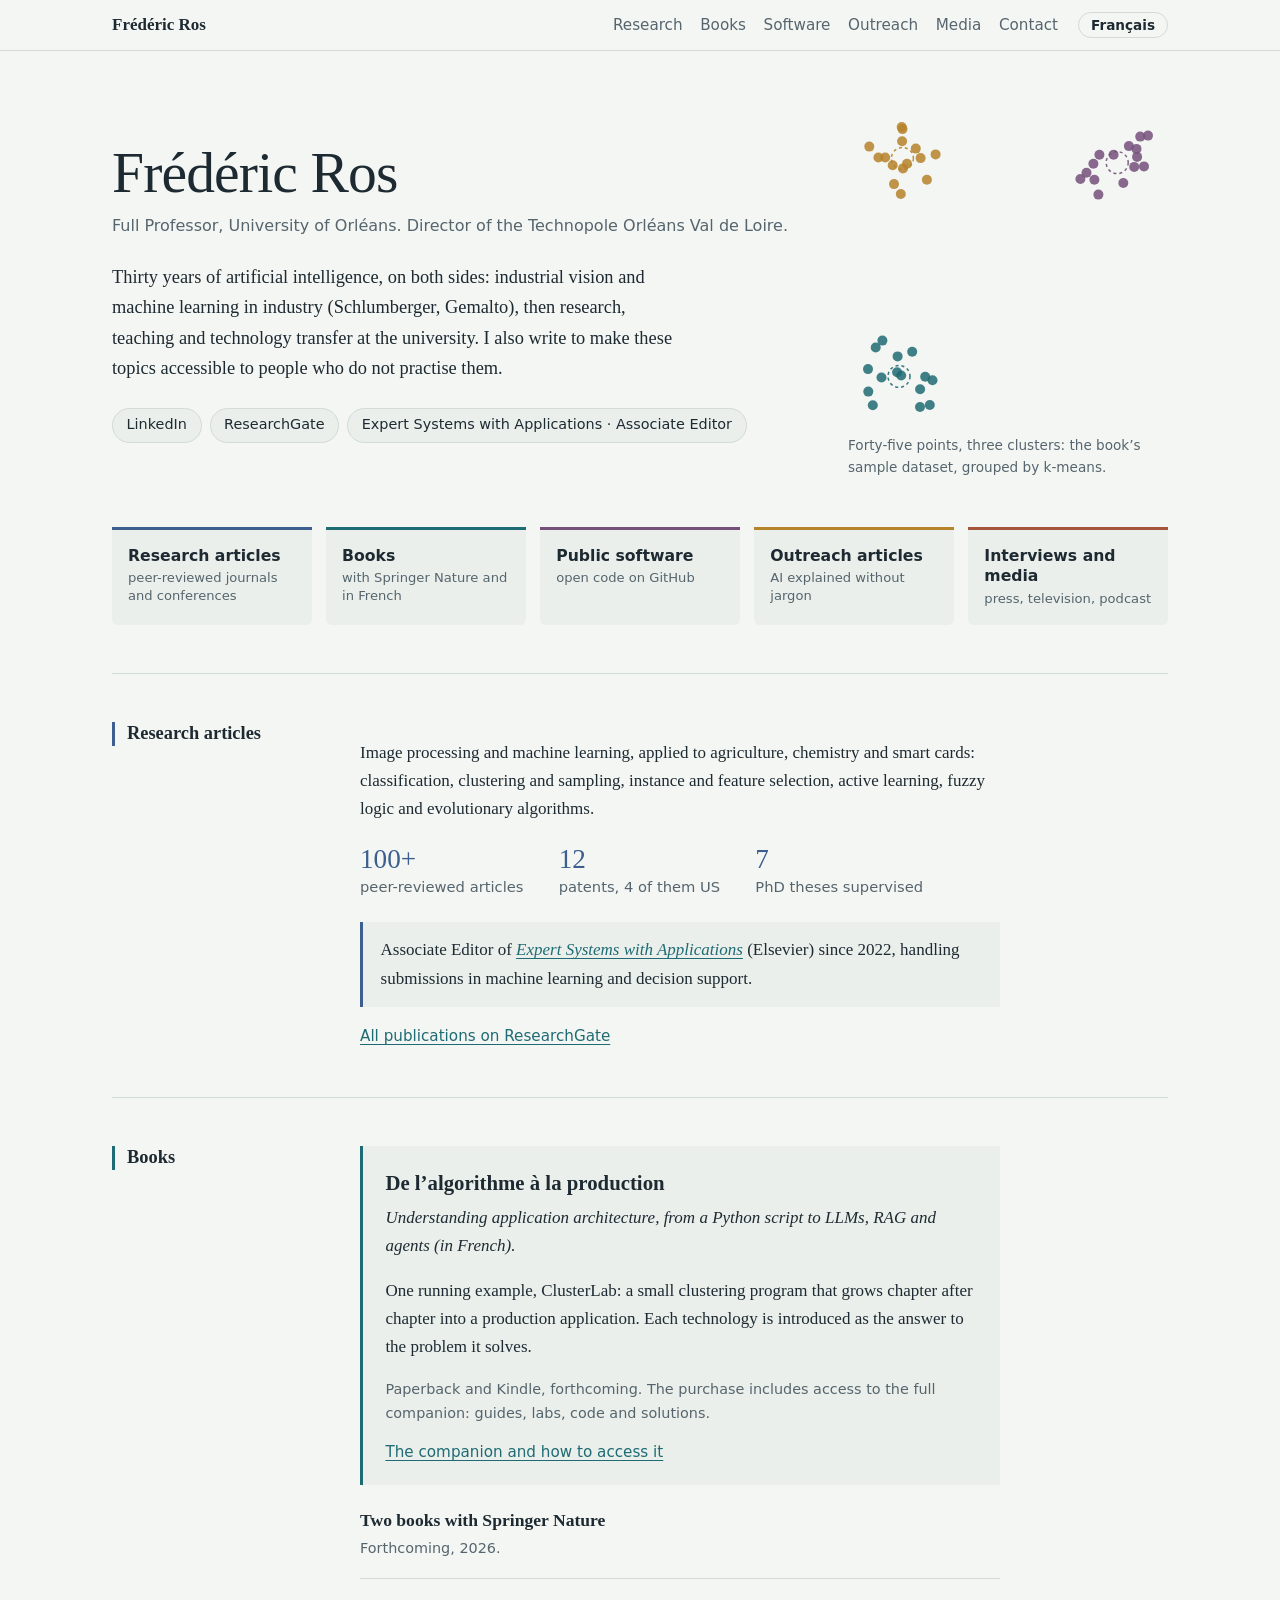
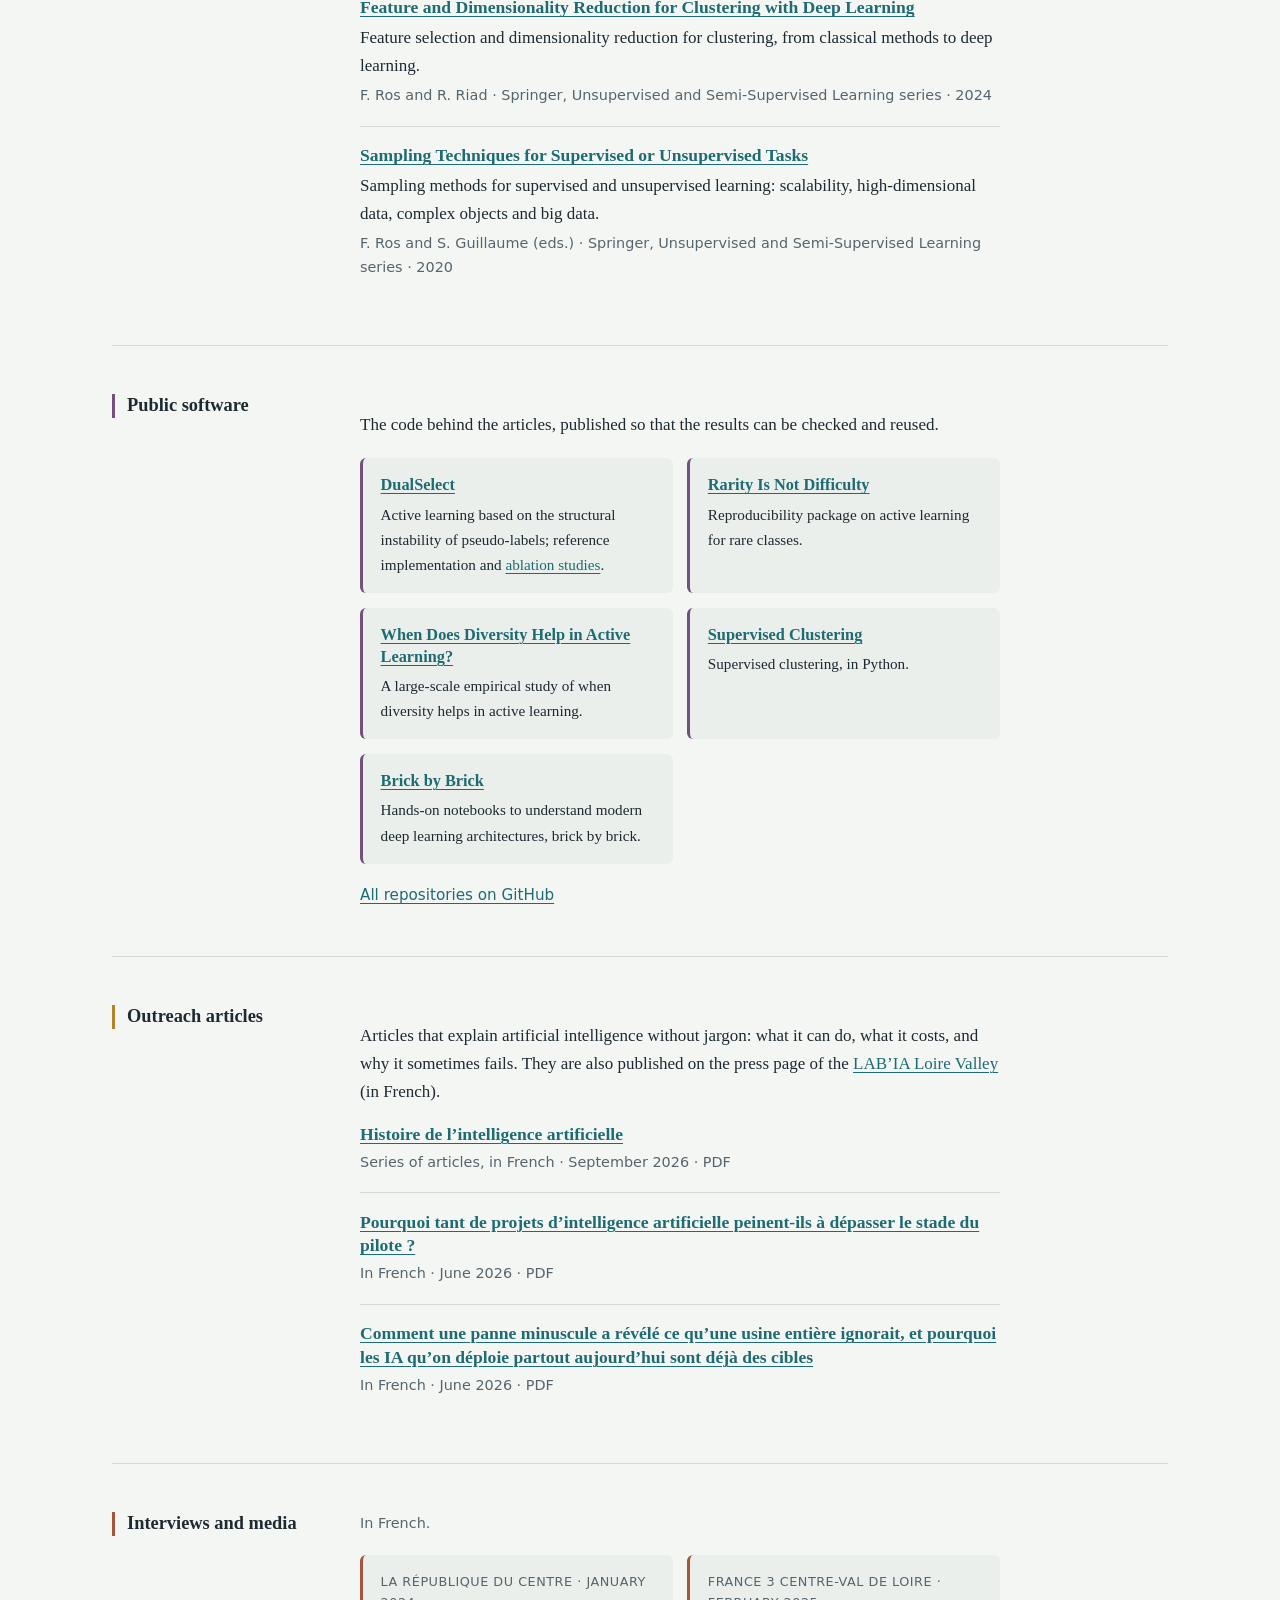
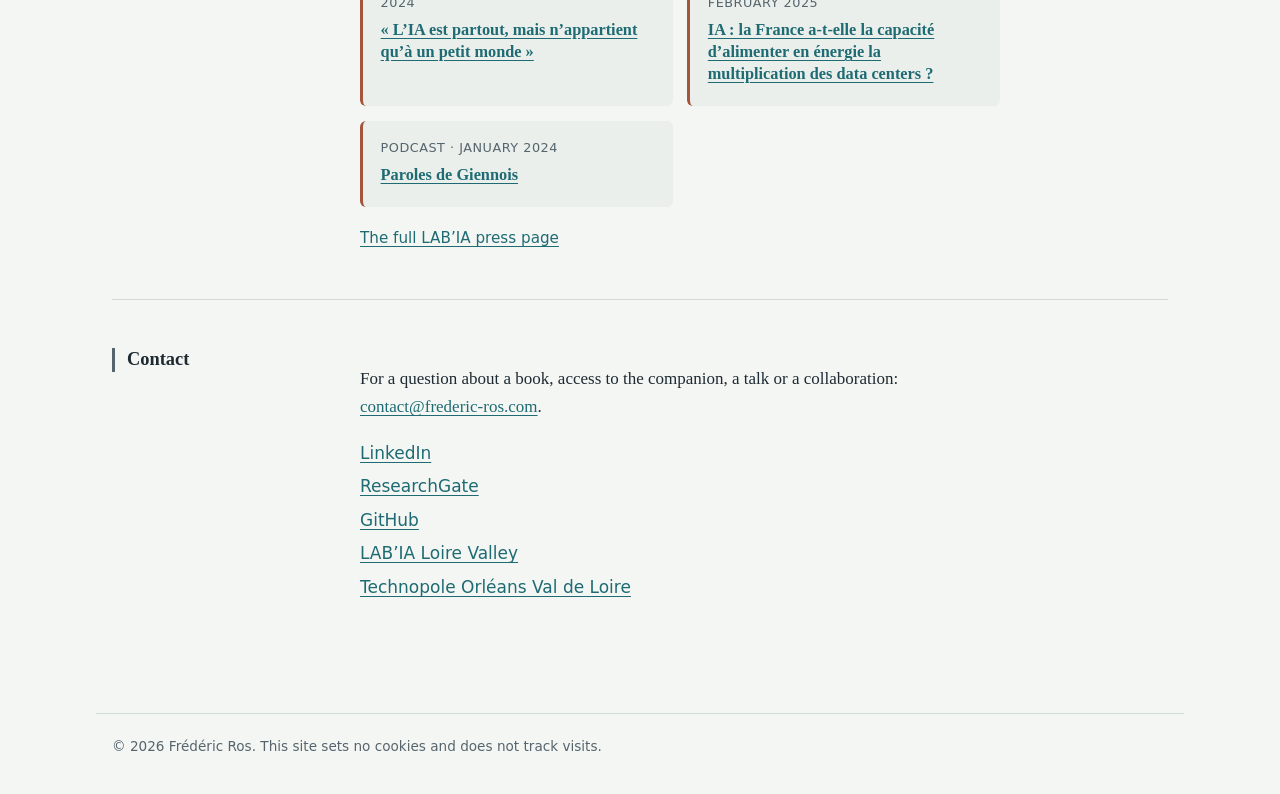
==== commit d50b2968: "Add files via upload" ====
--- a/index.html
+++ b/index.html
@@ -115,27 +115,22 @@
   <!-- ===== Sommaire : les cinq rubriques, visibles d'un coup d'œil ======== -->
   <nav class="sommaire" aria-label="Rubriques">
     <a class="tuile t-recherche" href="#recherche">
-      <span class="chiffre">100+</span>
       <span class="intitule"><span class="fr">Articles de recherche</span><span class="en">Research articles</span></span>
       <span class="detail"><span class="fr">revues et conférences à comité de lecture</span><span class="en">peer-reviewed journals and conferences</span></span>
     </a>
     <a class="tuile t-livres" href="#livres">
-      <span class="chiffre">3</span>
       <span class="intitule"><span class="fr">Livres</span><span class="en">Books</span></span>
-      <span class="detail"><span class="fr">dont deux chez Springer Nature</span><span class="en">including two with Springer Nature</span></span>
+      <span class="detail"><span class="fr">chez Springer Nature et en français</span><span class="en">with Springer Nature and in French</span></span>
     </a>
     <a class="tuile t-logiciels" href="#logiciels">
-      <span class="chiffre">5</span>
       <span class="intitule"><span class="fr">Logiciels publics</span><span class="en">Public software</span></span>
       <span class="detail"><span class="fr">code ouvert sur GitHub</span><span class="en">open code on GitHub</span></span>
     </a>
     <a class="tuile t-vulgarisation" href="#vulgarisation">
-      <span class="chiffre">3</span>
       <span class="intitule"><span class="fr">Articles de vulgarisation</span><span class="en">Outreach articles</span></span>
       <span class="detail"><span class="fr">l’IA expliquée sans jargon</span><span class="en">AI explained without jargon</span></span>
     </a>
     <a class="tuile t-medias" href="#medias">
-      <span class="chiffre">3</span>
       <span class="intitule"><span class="fr">Entretiens et médias</span><span class="en">Interviews and media</span></span>
       <span class="detail"><span class="fr">presse, télévision, podcast</span><span class="en">press, television, podcast</span></span>
     </a>
@@ -217,6 +212,20 @@
           <p class="meta fr">À paraître en 2026.</p>
           <p class="meta en">Forthcoming, 2026.</p>
         </li>
+        <li>
+          <h3><a href="https://link.springer.com/book/10.1007/978-3-031-48742-2">Feature and Dimensionality Reduction for Clustering with Deep Learning</a></h3>
+          <p class="fr">Sélection de variables et réduction de dimension pour le clustering, des méthodes classiques à l’apprentissage profond.</p>
+          <p class="en">Feature selection and dimensionality reduction for clustering, from classical methods to deep learning.</p>
+          <p class="meta fr">F. Ros et R. Riad · Springer, collection Unsupervised and Semi-Supervised Learning · 2024</p>
+          <p class="meta en">F. Ros and R. Riad · Springer, Unsupervised and Semi-Supervised Learning series · 2024</p>
+        </li>
+        <li>
+          <h3><a href="https://link.springer.com/book/10.1007/978-3-030-29349-9">Sampling Techniques for Supervised or Unsupervised Tasks</a></h3>
+          <p class="fr">Les méthodes d’échantillonnage en apprentissage supervisé et non supervisé : passage à l’échelle, données de grande dimension, objets complexes et big data.</p>
+          <p class="en">Sampling methods for supervised and unsupervised learning: scalability, high-dimensional data, complex objects and big data.</p>
+          <p class="meta fr">F. Ros et S. Guillaume (dir.) · Springer, collection Unsupervised and Semi-Supervised Learning · 2020</p>
+          <p class="meta en">F. Ros and S. Guillaume (eds.) · Springer, Unsupervised and Semi-Supervised Learning series · 2020</p>
+        </li>
       </ul>
     </div>
   </section>
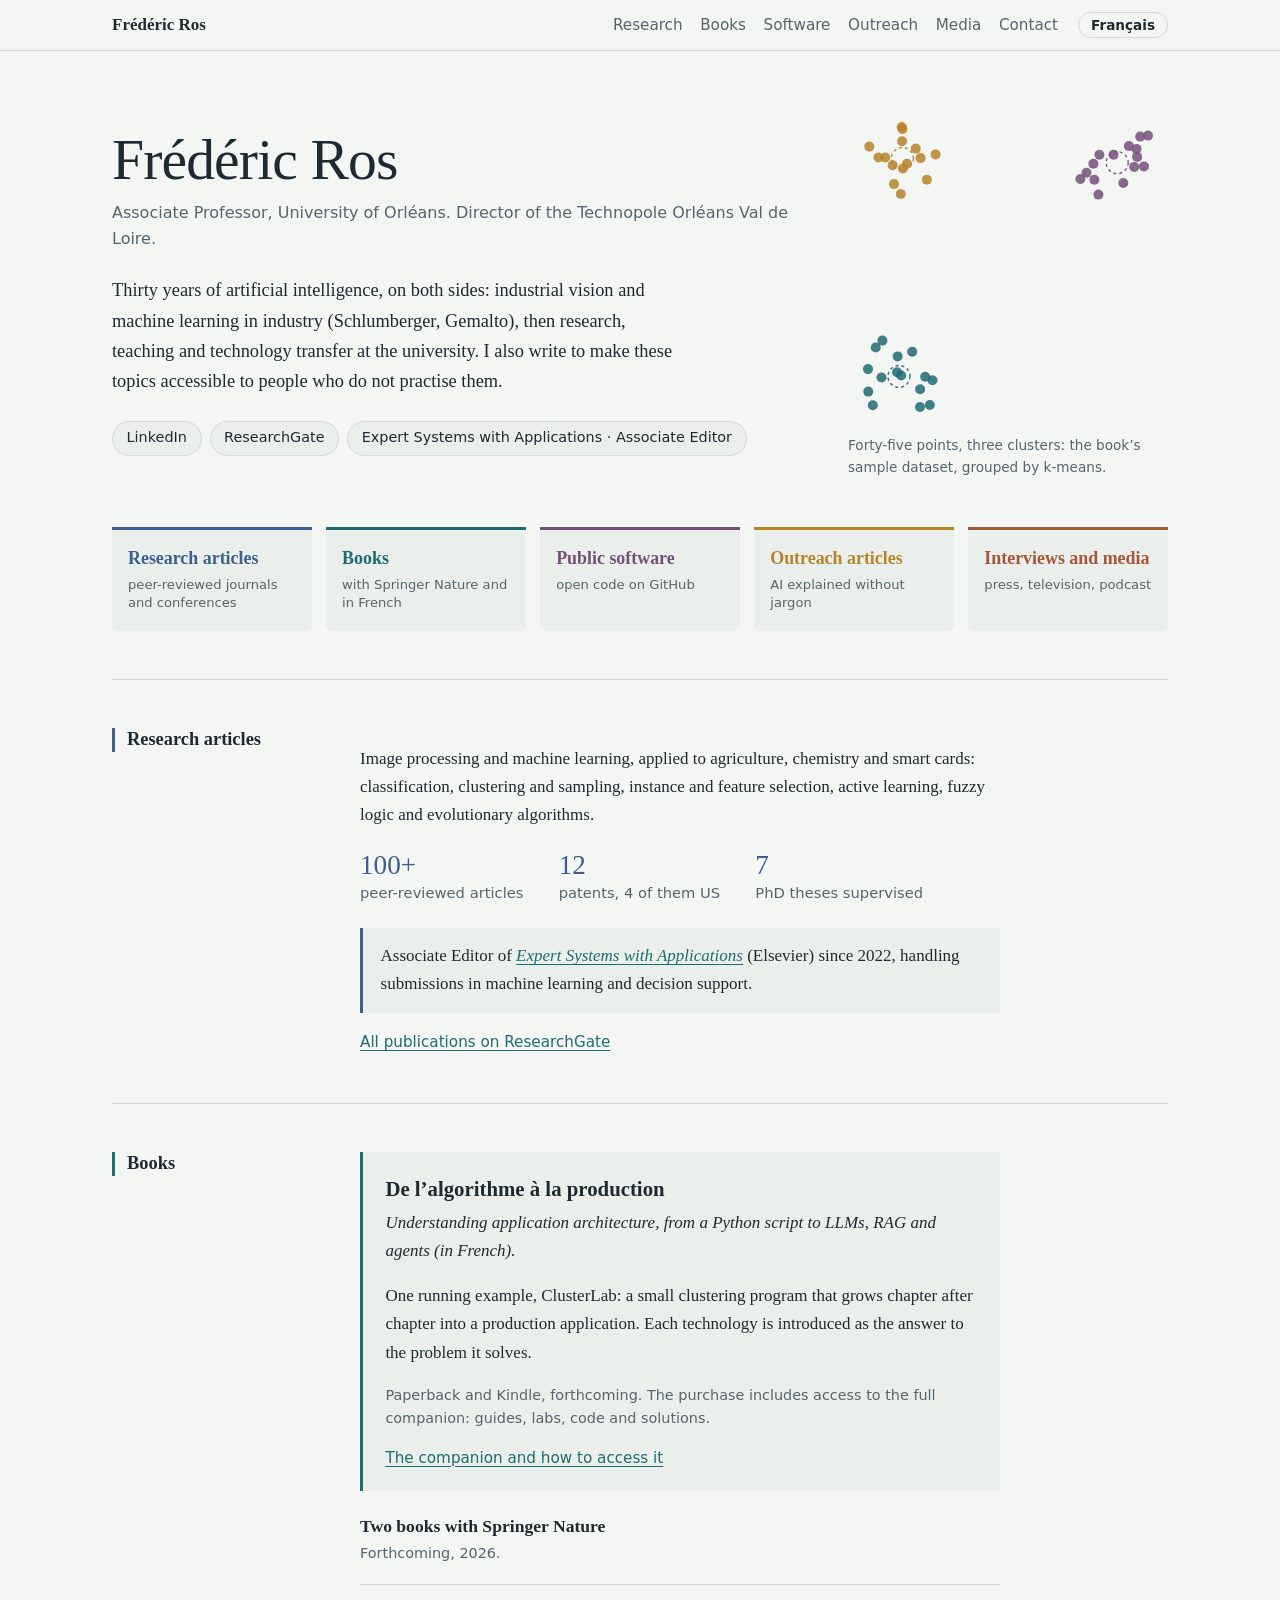
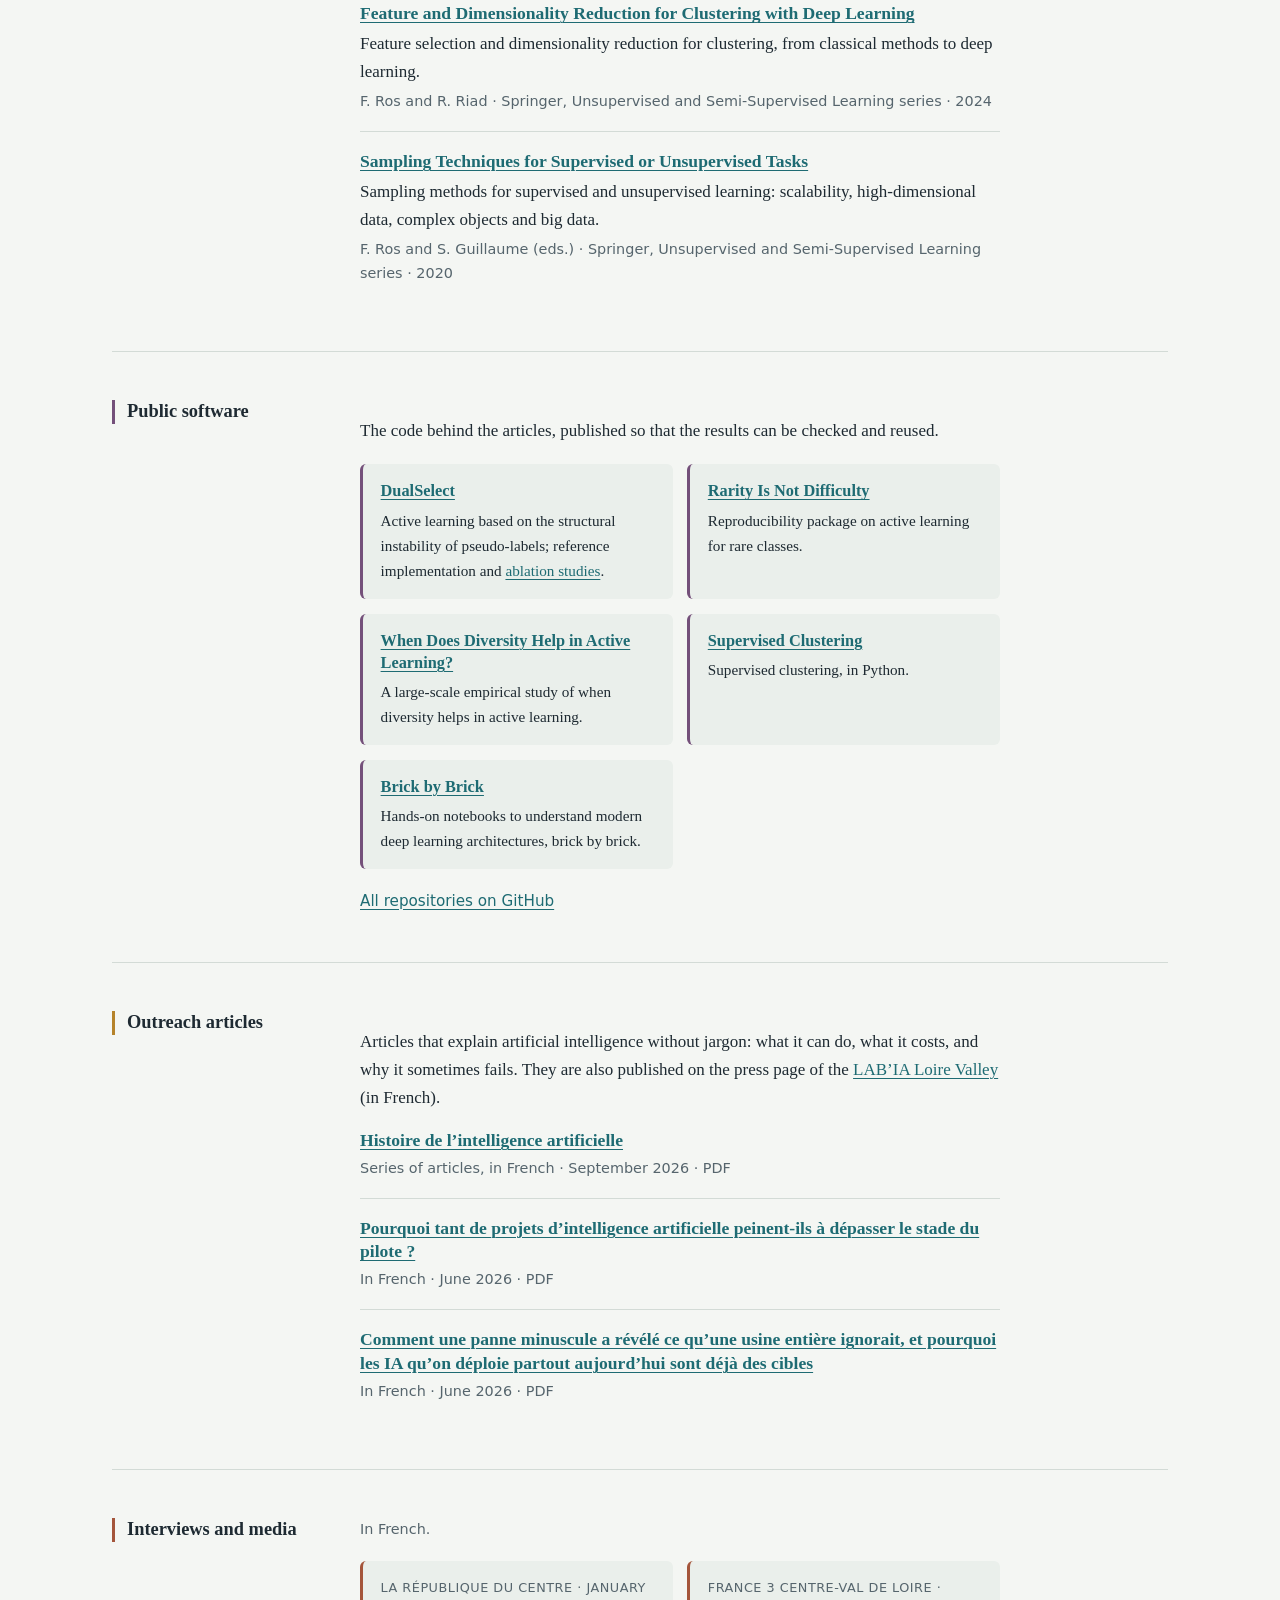
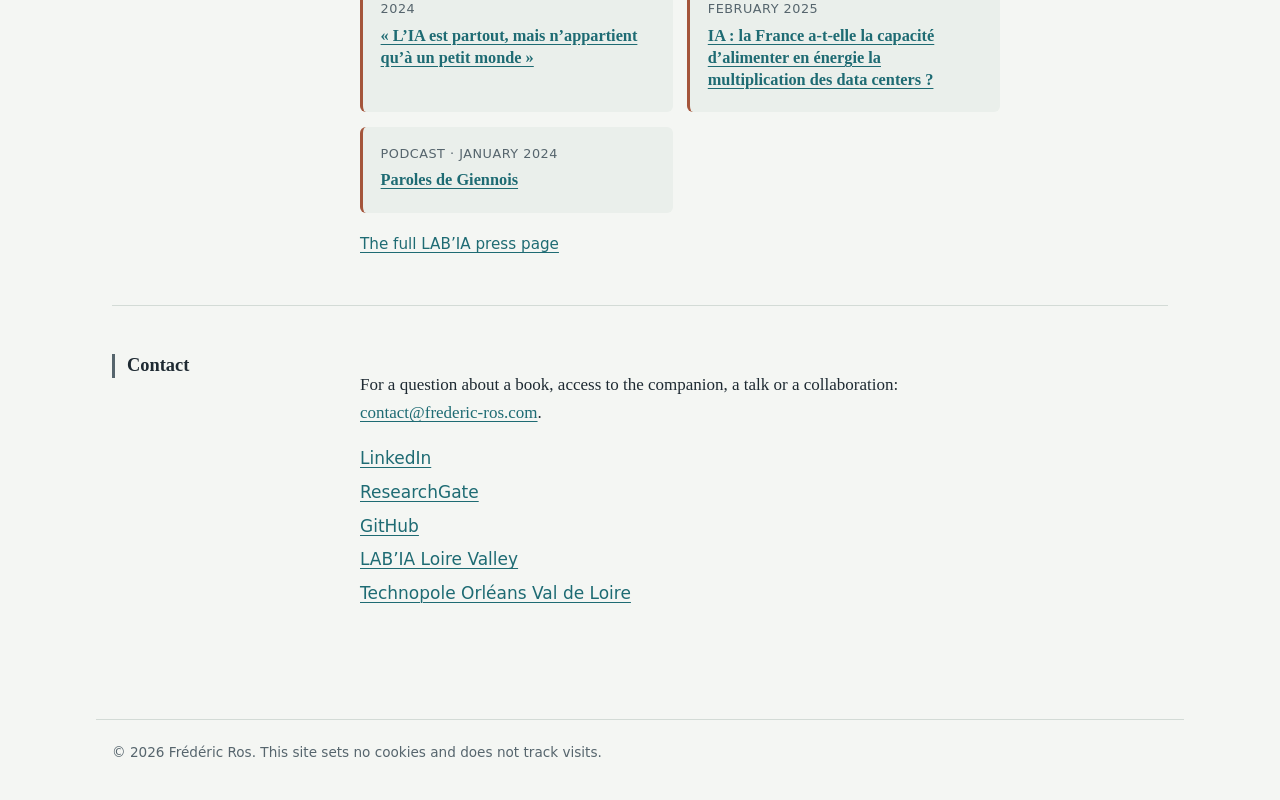
==== commit 30ffb7d9: "Add files via upload" ====
--- a/index.html
+++ b/index.html
@@ -6,7 +6,7 @@
 <title>Frédéric Ros</title>
 <meta name="titre-fr" content="Frédéric Ros — intelligence artificielle, recherche et vulgarisation">
 <meta name="titre-en" content="Frédéric Ros — artificial intelligence, research and outreach">
-<meta name="description" content="Frédéric Ros, professeur des universités (Université d'Orléans) et directeur de la Technopole Orléans Val de Loire : livres, articles de vulgarisation, recherche en intelligence artificielle.">
+<meta name="description" content="Frédéric Ros, professeur des universités associé (Université d'Orléans) et directeur de la Technopole Orléans Val de Loire : livres, articles de vulgarisation, recherche en intelligence artificielle.">
 <link rel="icon" href="assets/icone.svg" type="image/svg+xml">
 <link rel="stylesheet" href="assets/style.css">
 <script src="assets/site.js"></script>
@@ -34,9 +34,9 @@
   <section class="ouverture" aria-label="Présentation">
     <div>
       <h1>Frédéric Ros</h1>
-      <p class="fonctions fr">Professeur des universités, Université d’Orléans.
+      <p class="fonctions fr">Professeur des universités associé, Université d’Orléans.
         Directeur de la Technopole Orléans Val de Loire.</p>
-      <p class="fonctions en">Full Professor, University of Orléans.
+      <p class="fonctions en">Associate Professor, University of Orléans.
         Director of the Technopole Orléans Val de Loire.</p>
 
       <p class="presentation fr">Trente ans d’intelligence artificielle, des deux côtés :
--- a/assets/style.css
+++ b/assets/style.css
@@ -160,12 +160,12 @@
 .tuile {
   display: flex; flex-direction: column; gap: 0.2rem; text-decoration: none; color: var(--encre);
   background: var(--fond-carte); border-top: 3px solid var(--accent);
-  padding: 1rem 1rem 1.1rem; border-radius: 0 0 6px 6px;
+  padding: 1.1rem 1rem 1.2rem; border-radius: 0 0 6px 6px; gap: 0.35rem;
   transition: transform 0.15s ease, box-shadow 0.15s ease;
 }
 .tuile:hover { transform: translateY(-2px); box-shadow: 0 6px 18px rgba(0,0,0,0.08); }
 .tuile .chiffre { font-size: 2rem; line-height: 1.1; font-weight: 500; color: var(--accent); }
-.tuile .intitule { font-family: var(--sans); font-weight: 600; font-size: 0.98rem; line-height: 1.3; }
+.tuile .intitule { font-family: var(--serif); font-weight: 600; font-size: 1.12rem; line-height: 1.3; color: var(--accent); }
 .tuile .detail { font-family: var(--sans); font-size: 0.82rem; color: var(--gris); line-height: 1.35; }
 @media (max-width: 960px) { .sommaire { grid-template-columns: repeat(3, minmax(0, 1fr)); } }
 @media (max-width: 560px) { .sommaire { grid-template-columns: repeat(2, minmax(0, 1fr)); } }
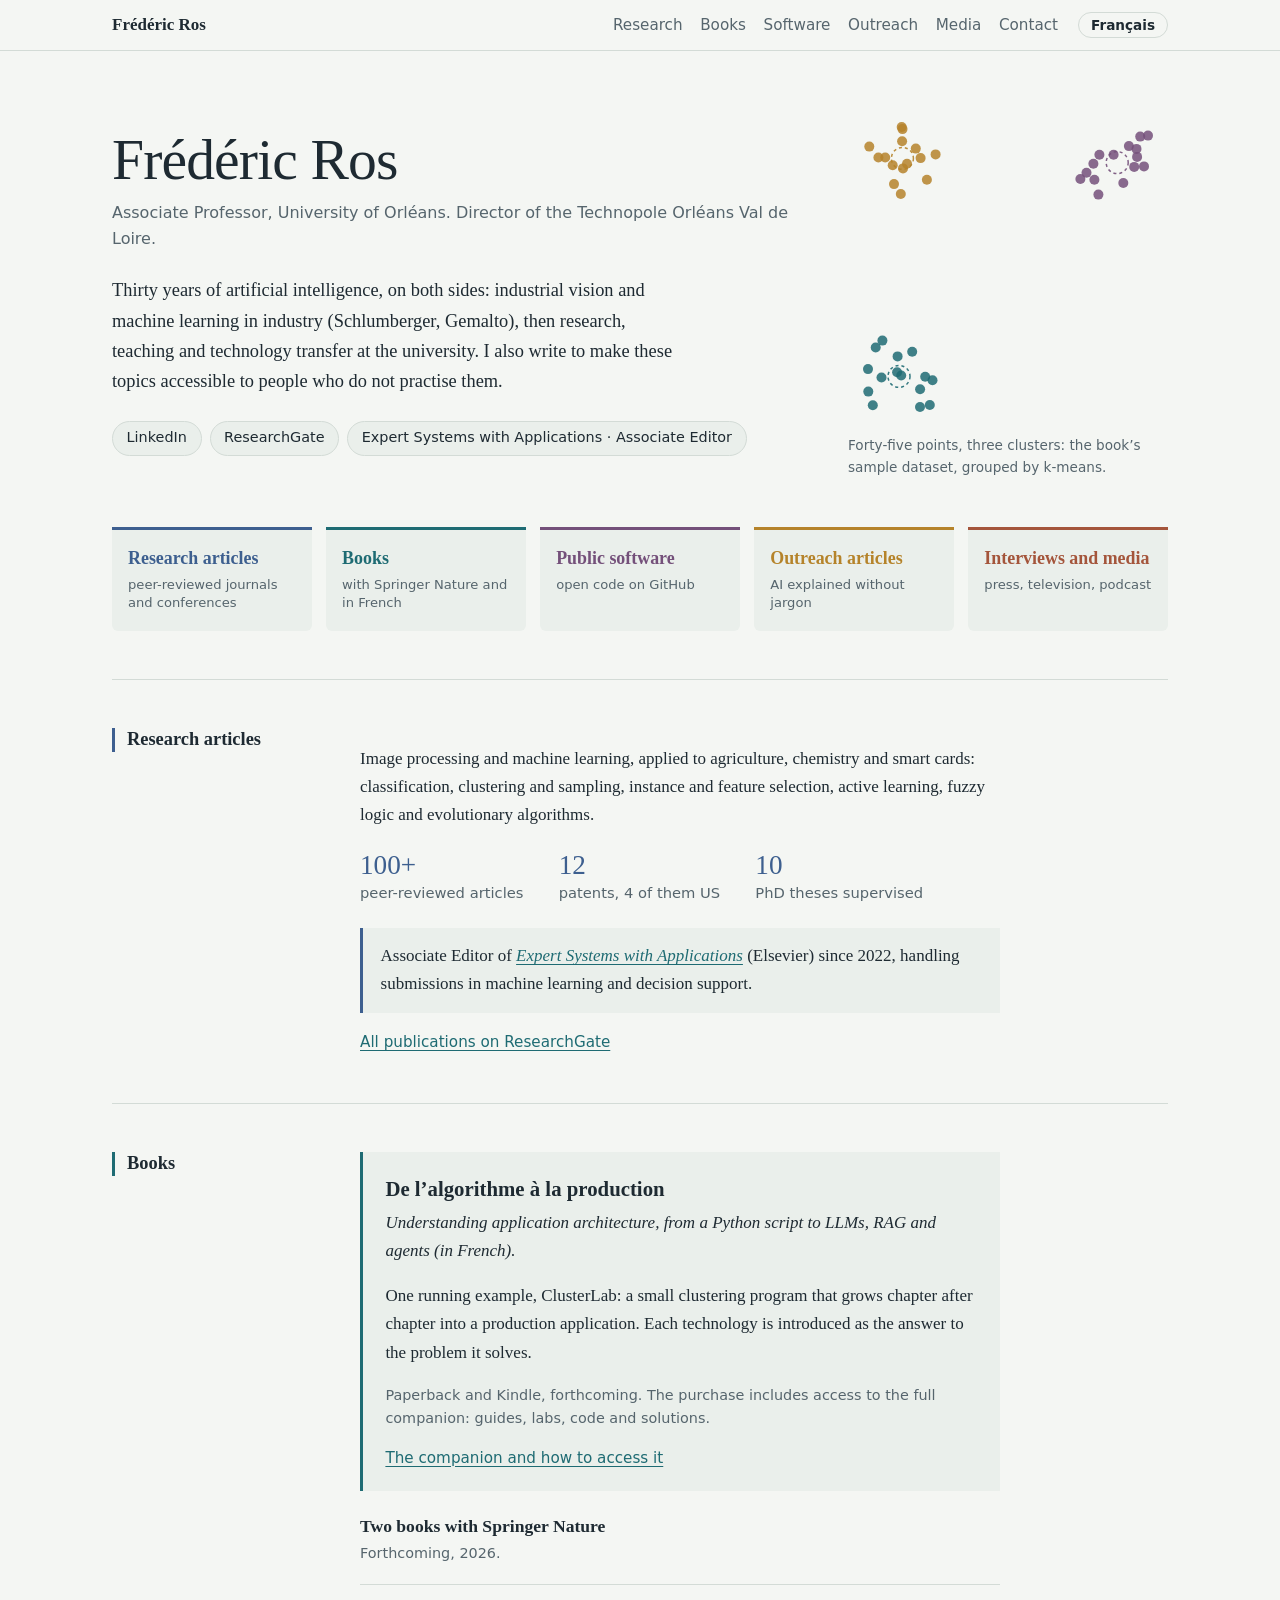
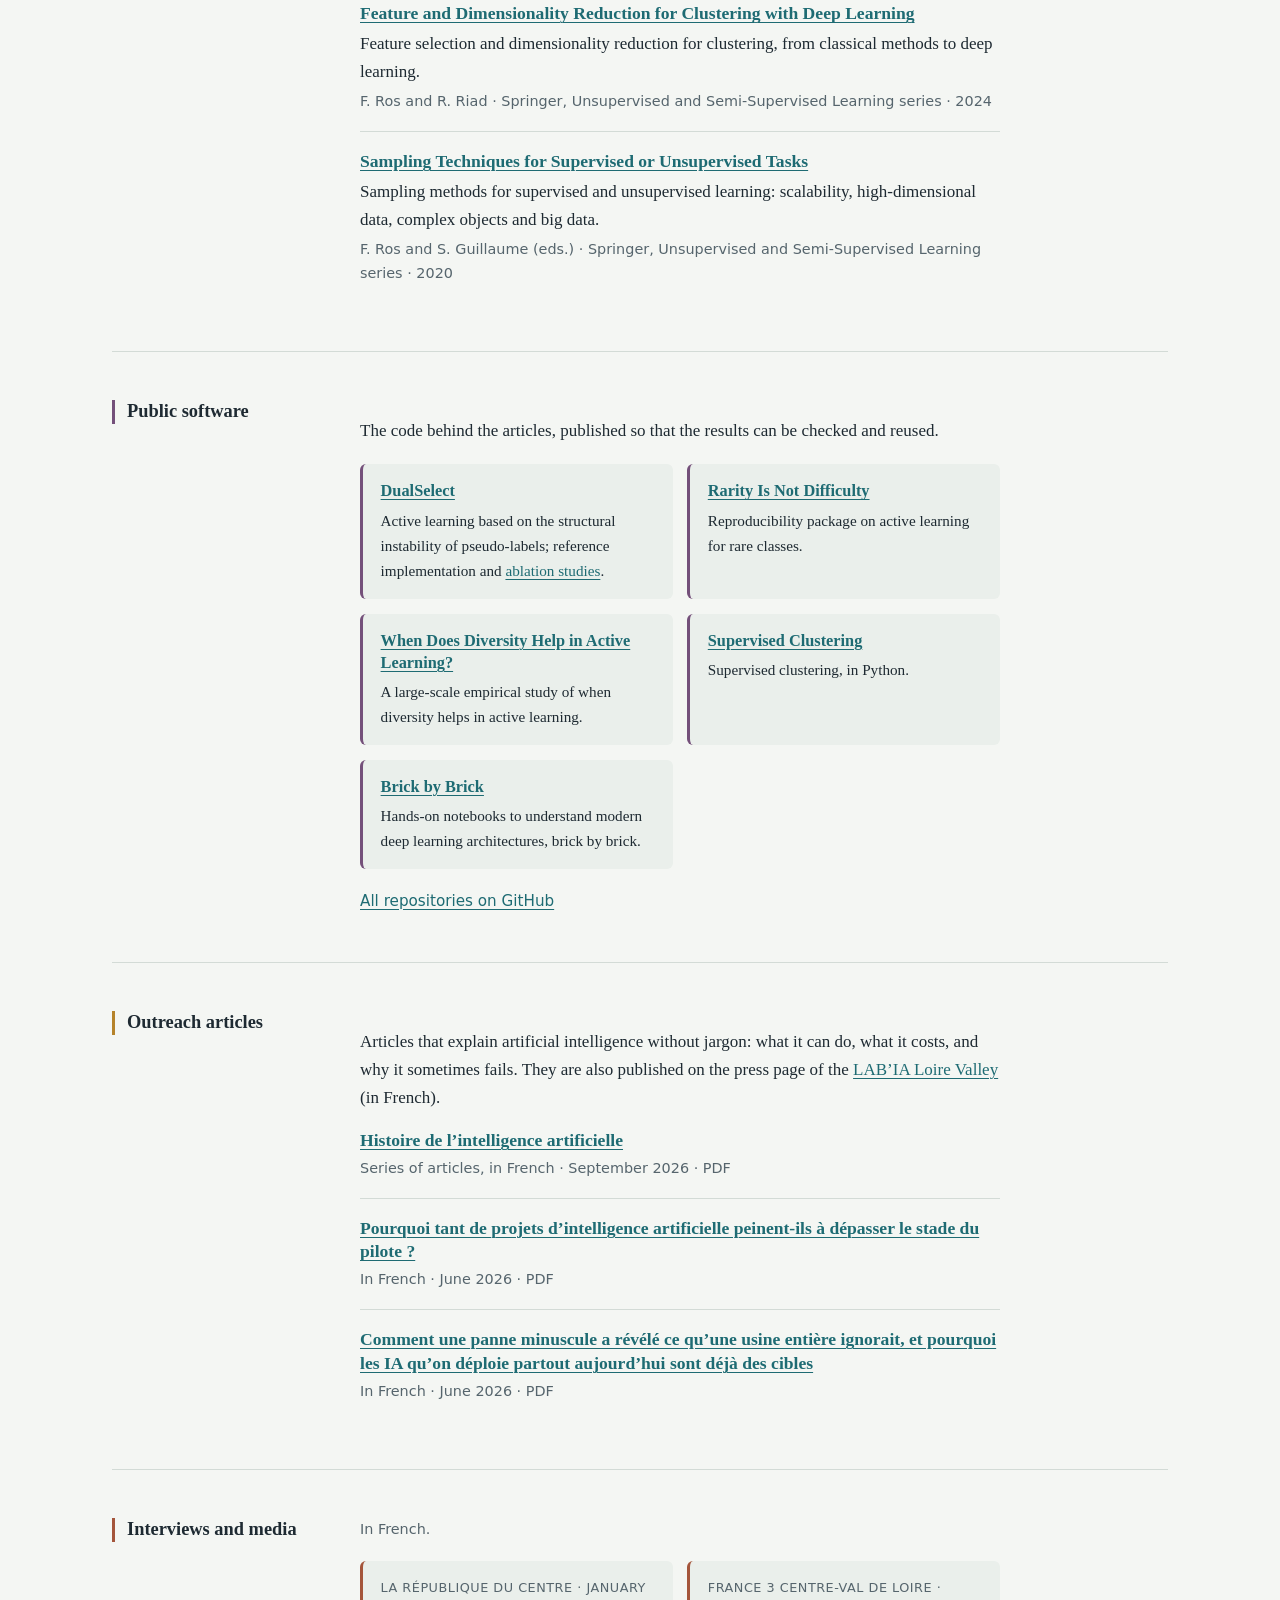
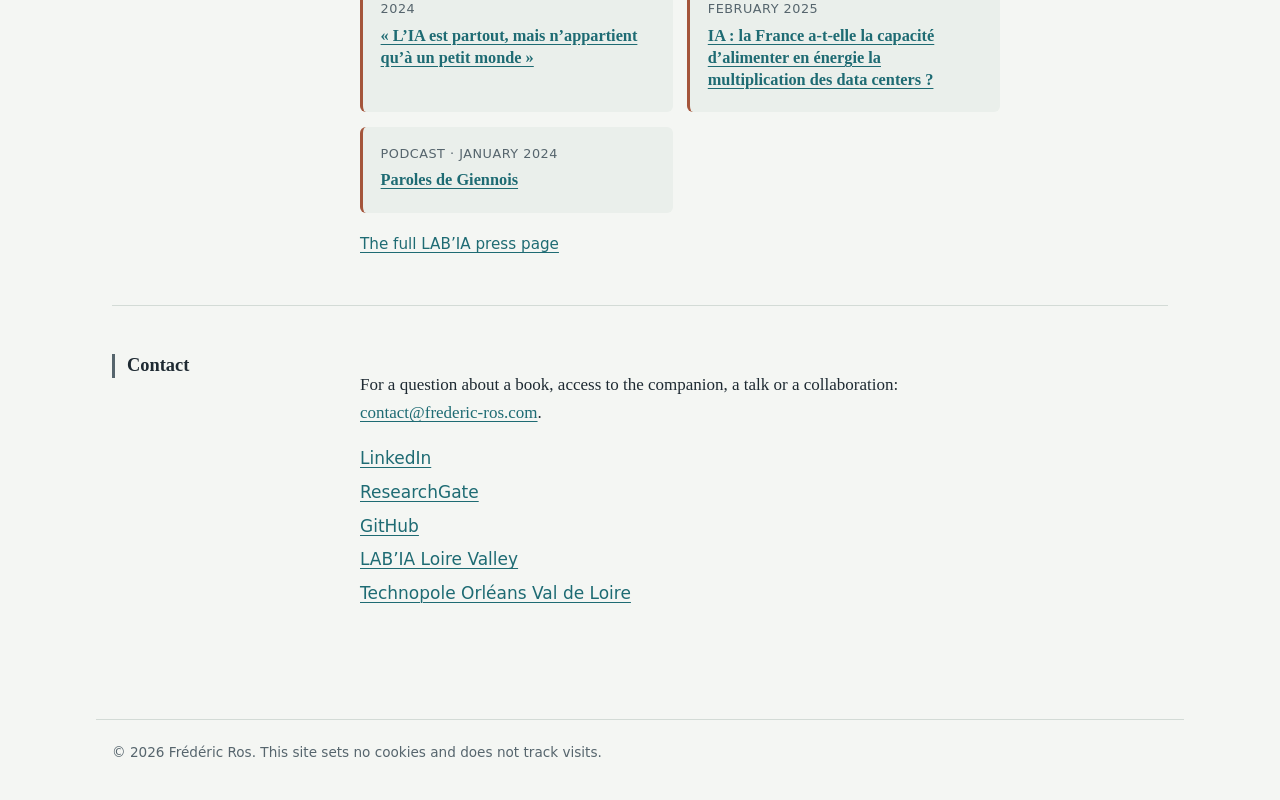
==== commit 878c4880: "Add files via upload" ====
--- a/index.html
+++ b/index.html
@@ -153,7 +153,7 @@
       <ul class="chiffres">
         <li><strong>100+</strong> <span class="fr">articles à comité de lecture</span><span class="en">peer-reviewed articles</span></li>
         <li><strong>12</strong> <span class="fr">brevets, dont 4 américains</span><span class="en">patents, 4 of them US</span></li>
-        <li><strong>7</strong> <span class="fr">thèses encadrées</span><span class="en">PhD theses supervised</span></li>
+        <li><strong>10</strong> <span class="fr">thèses encadrées</span><span class="en">PhD theses supervised</span></li>
       </ul>
 
       <p class="encart fr">Éditeur associé d’<a href="https://www.sciencedirect.com/journal/expert-systems-with-applications"><em>Expert Systems with Applications</em></a> (Elsevier)
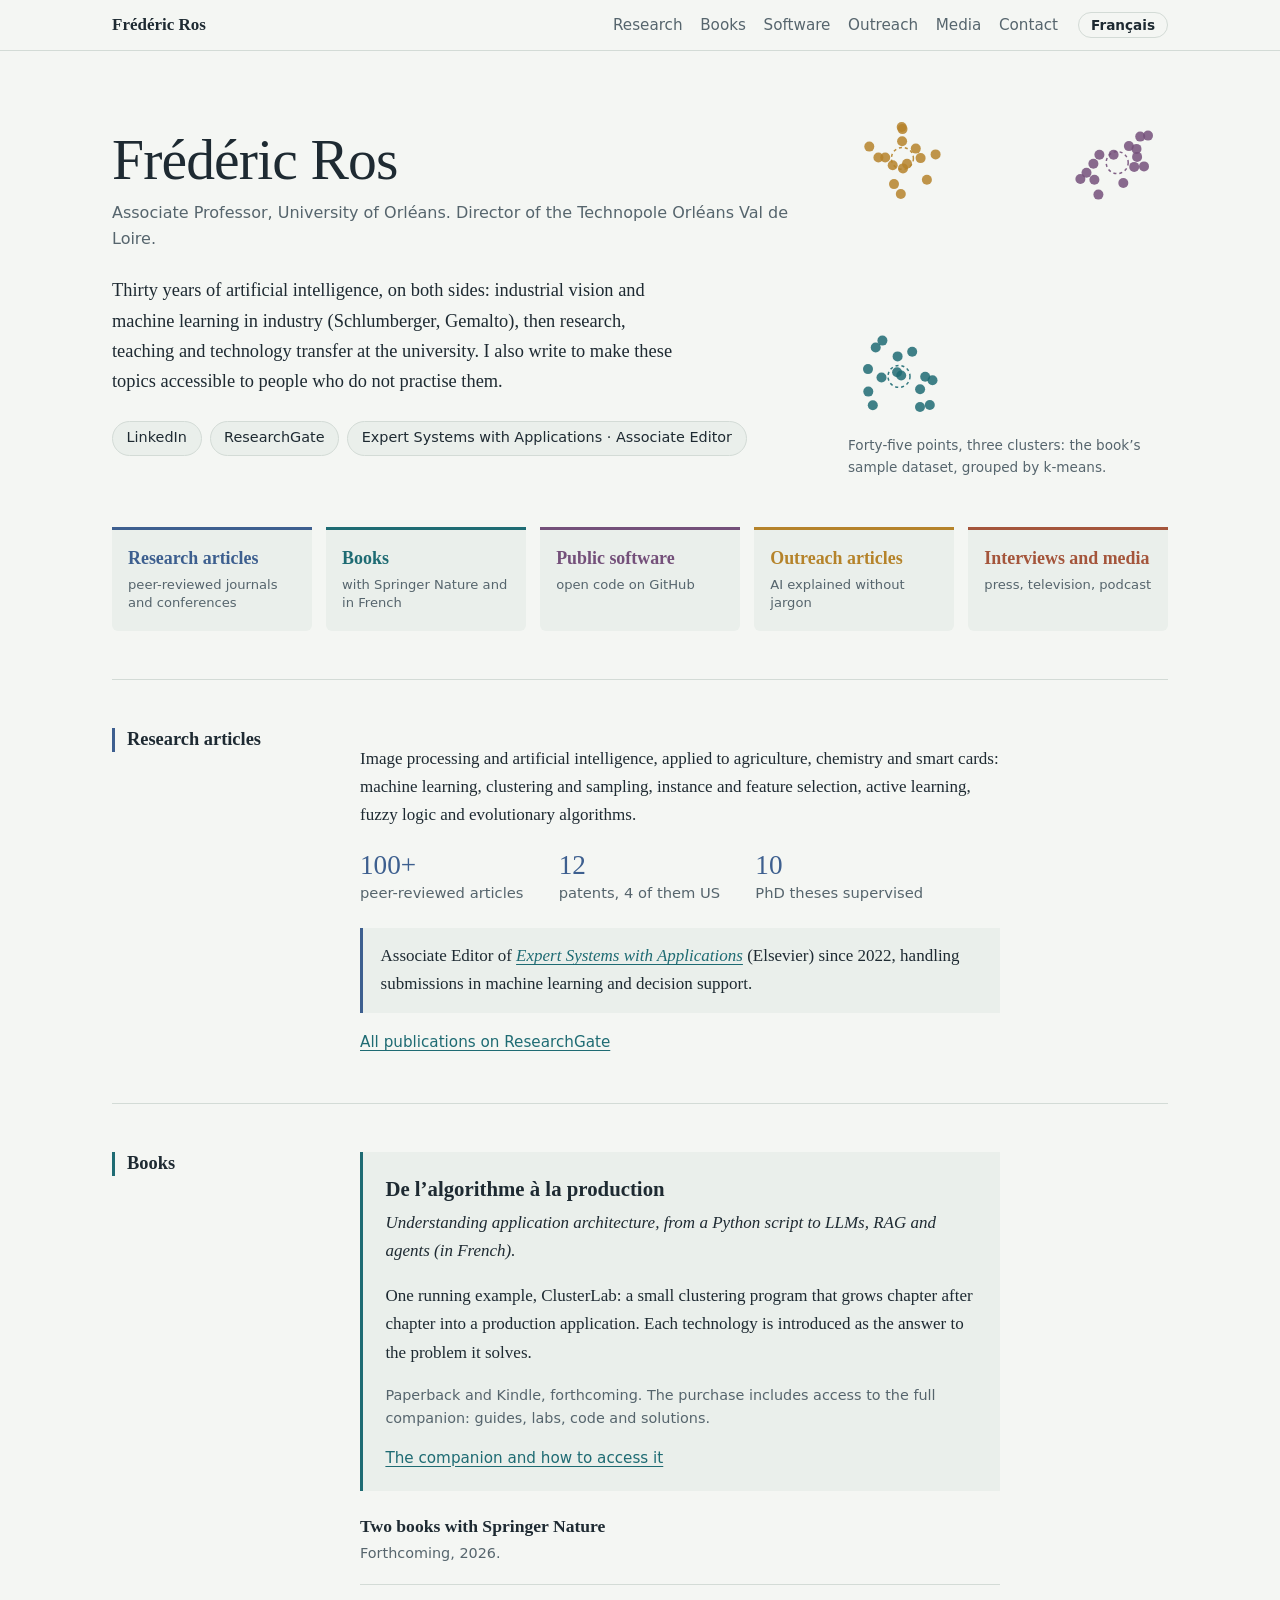
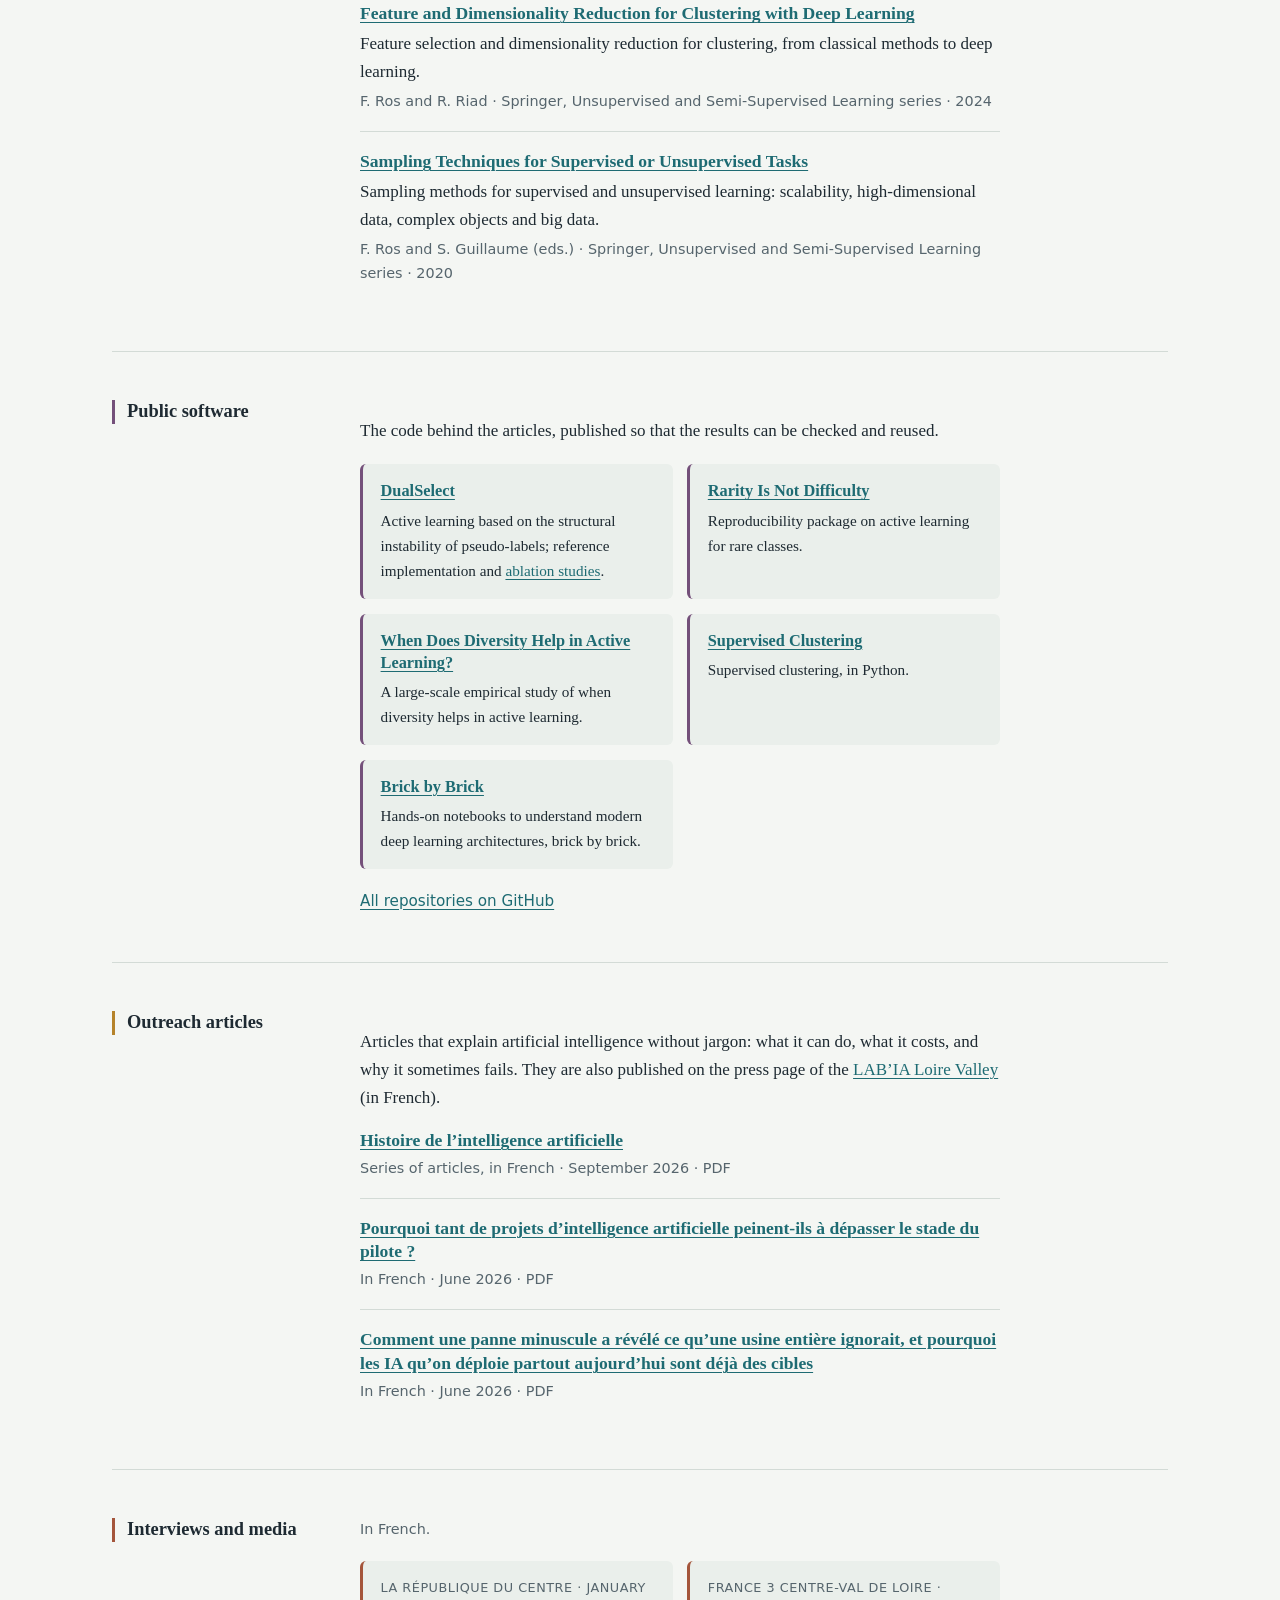
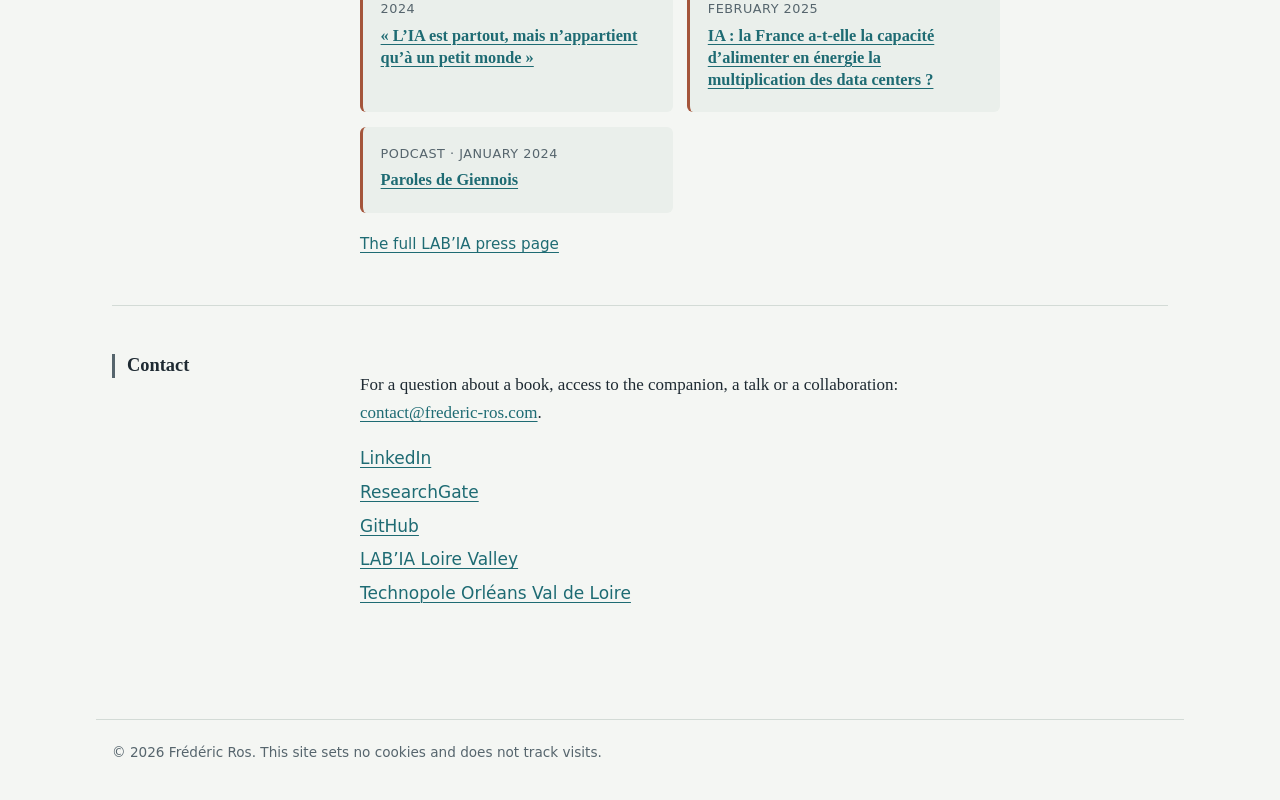
==== commit d3b2b210: "Add files via upload" ====
--- a/index.html
+++ b/index.html
@@ -142,12 +142,12 @@
   <section class="section t-recherche" id="recherche">
     <h2><span class="fr">Articles de recherche</span><span class="en">Research articles</span></h2>
     <div class="texte">
-      <p class="fr">Traitement d’images et apprentissage automatique, appliqués à
-        l’agriculture, à la chimie et à la carte à puce : classification, clustering et
-        échantillonnage, sélection d’instances et de variables, apprentissage actif,
+      <p class="fr">Traitement d’images et intelligence artificielle, appliqués à
+        l’agriculture, à la chimie et à la carte à puce : machine learning, clustering et
+        échantillonnage, sélection d’instances et de variables, active learning,
         logique floue et algorithmes évolutionnaires.</p>
-      <p class="en">Image processing and machine learning, applied to agriculture, chemistry
-        and smart cards: classification, clustering and sampling, instance and feature
+      <p class="en">Image processing and artificial intelligence, applied to agriculture, chemistry
+        and smart cards: machine learning, clustering and sampling, instance and feature
         selection, active learning, fuzzy logic and evolutionary algorithms.</p>
 
       <ul class="chiffres">
